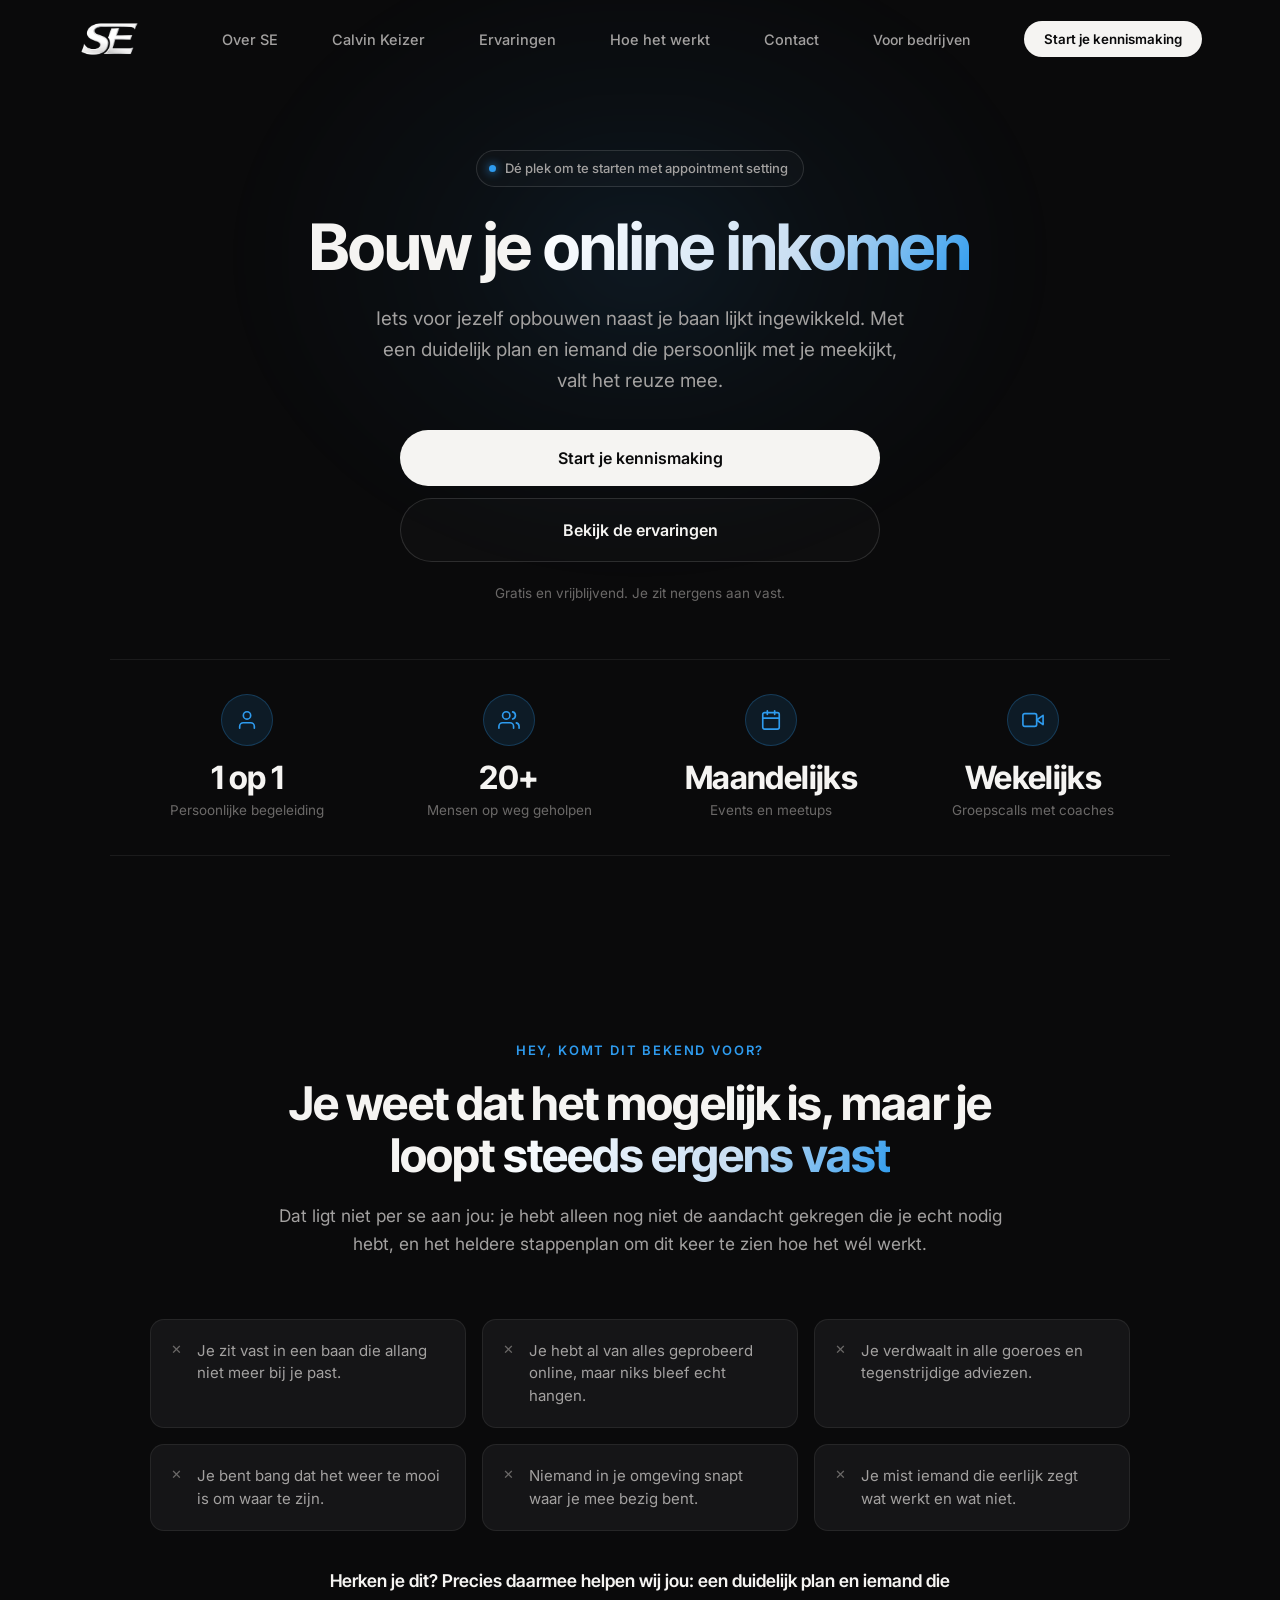
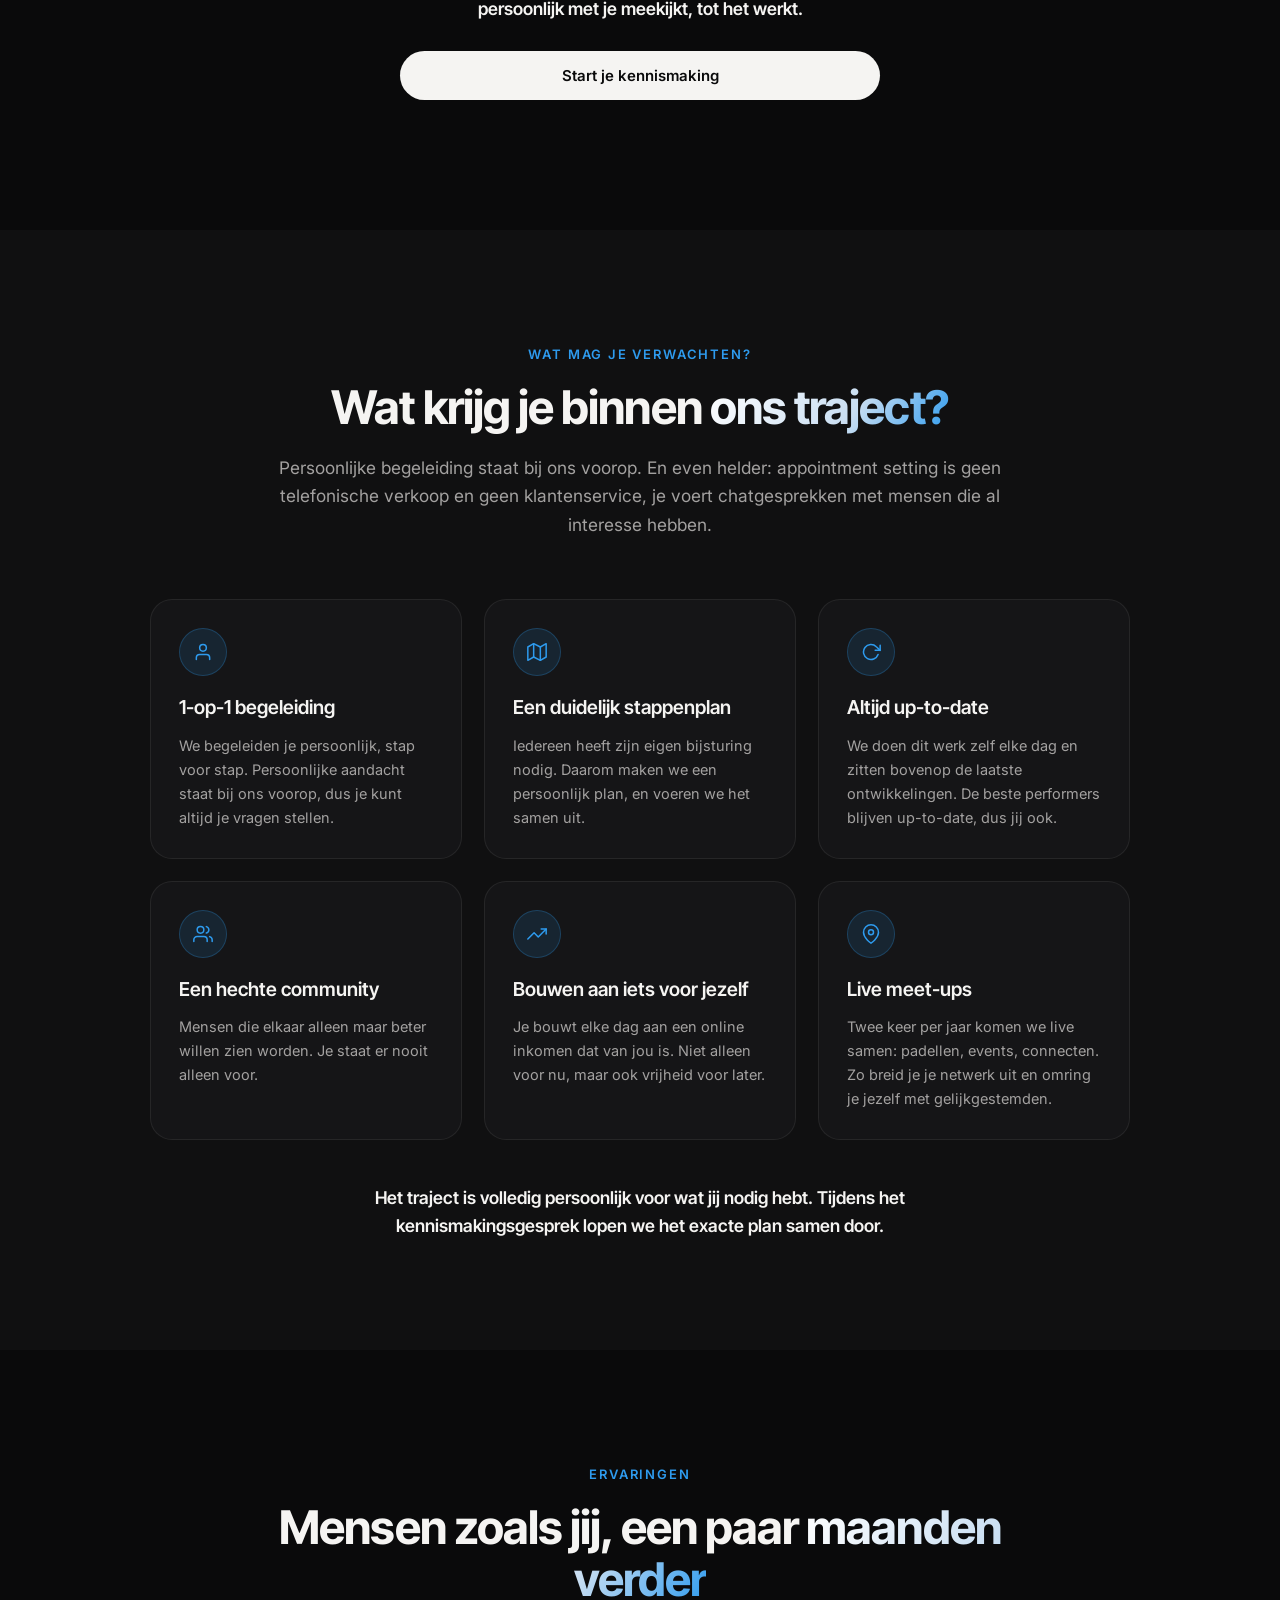
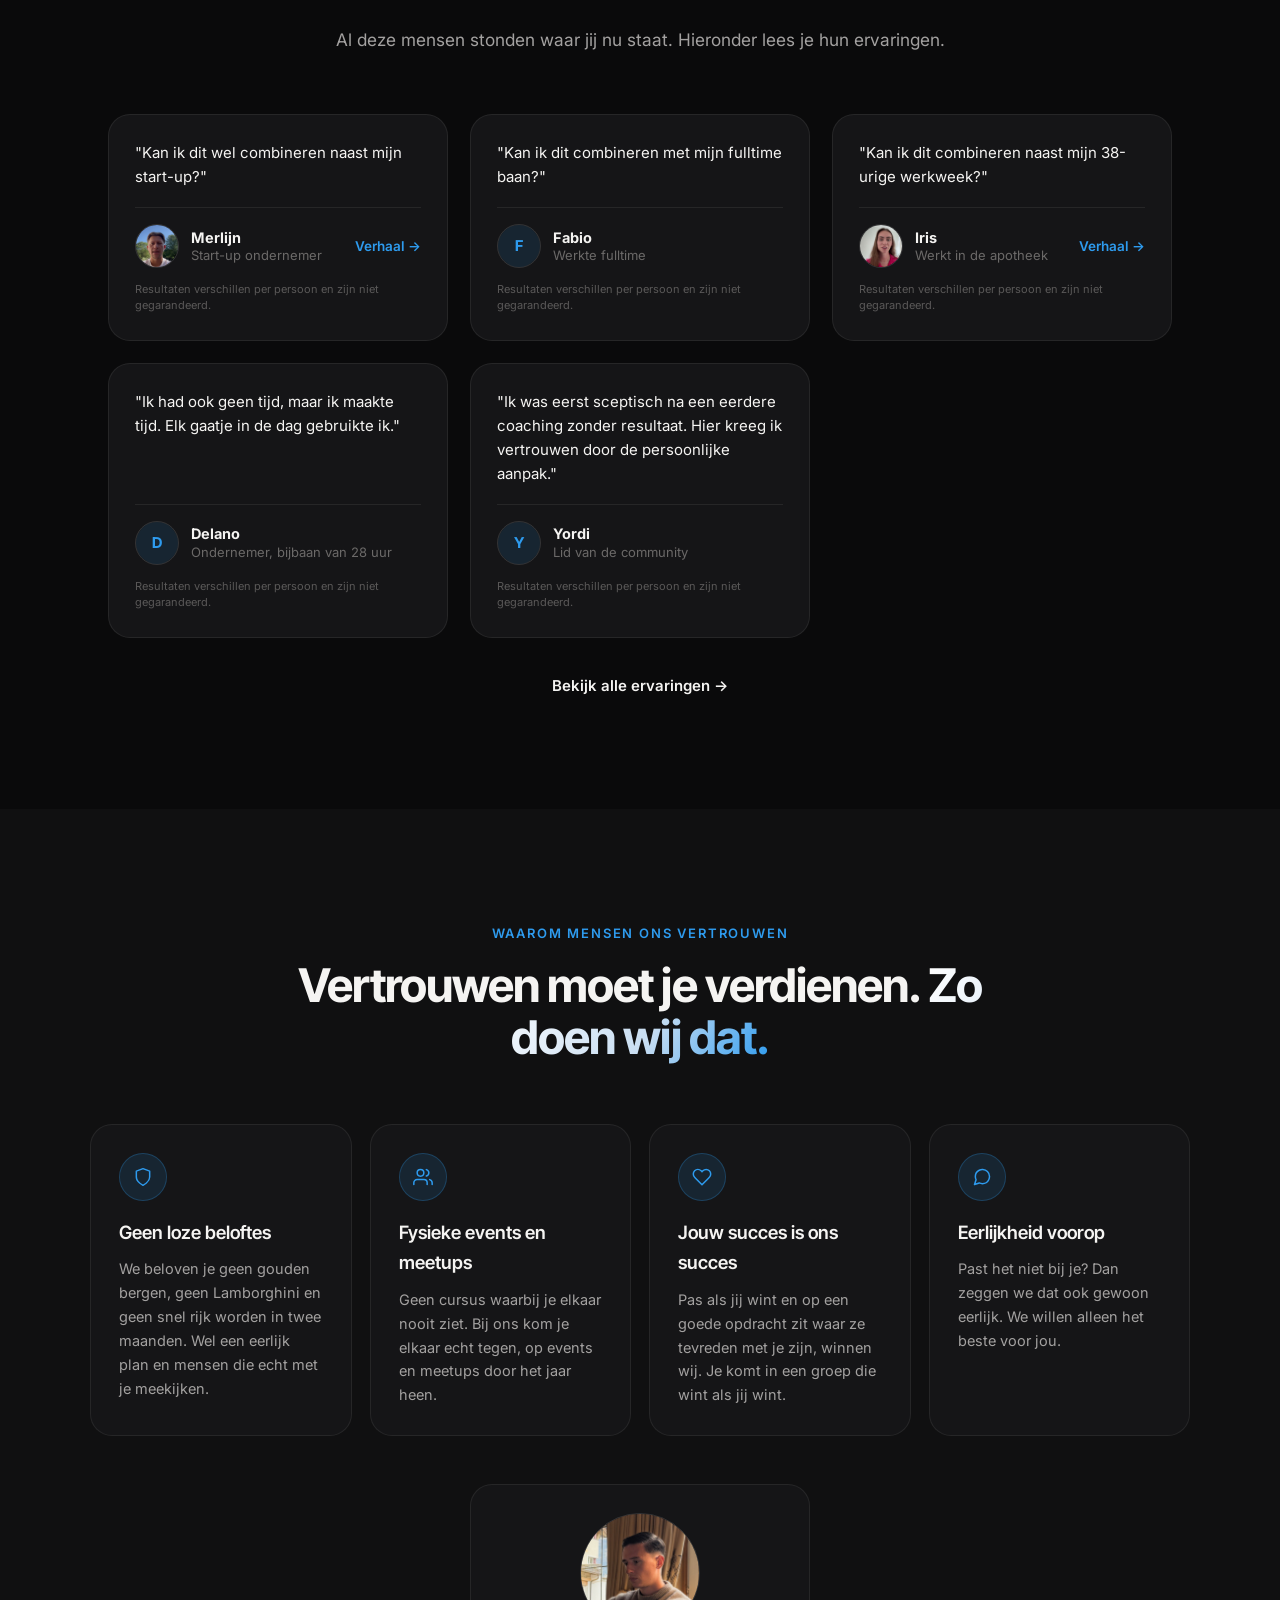
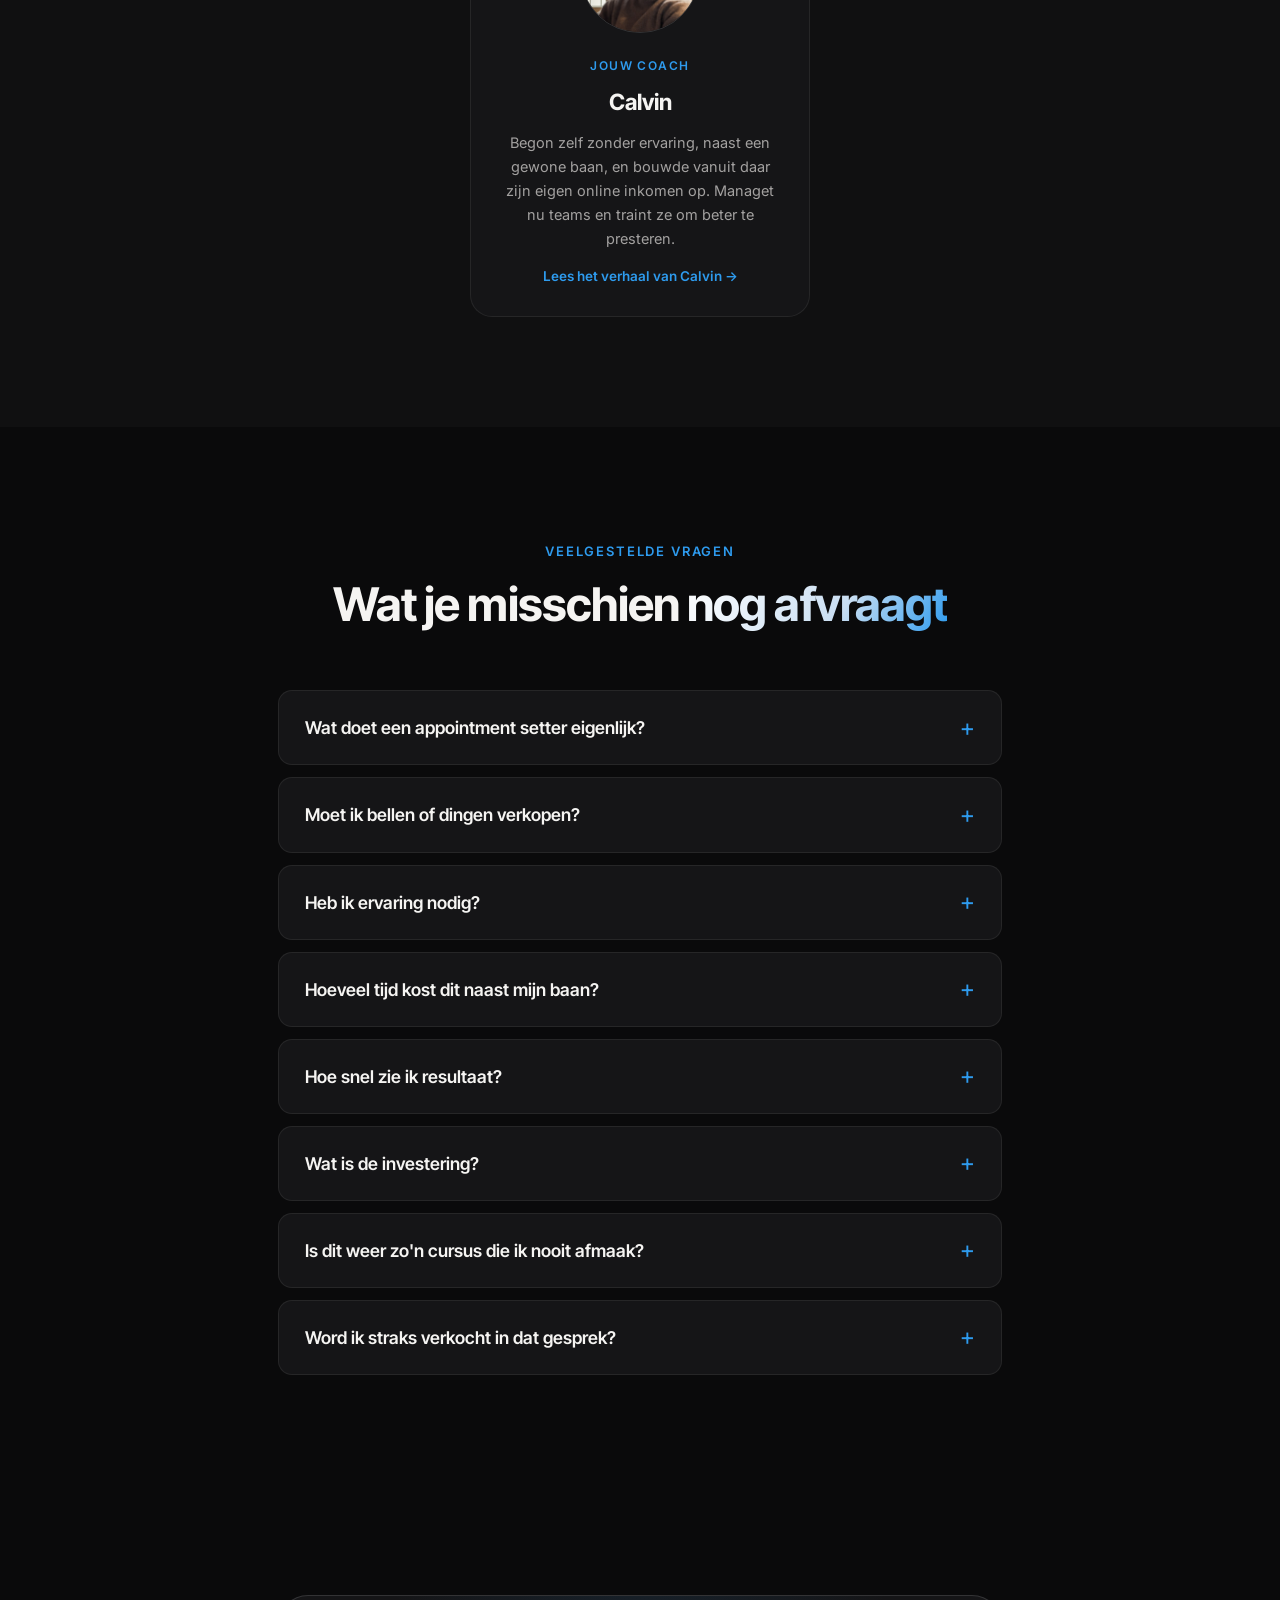
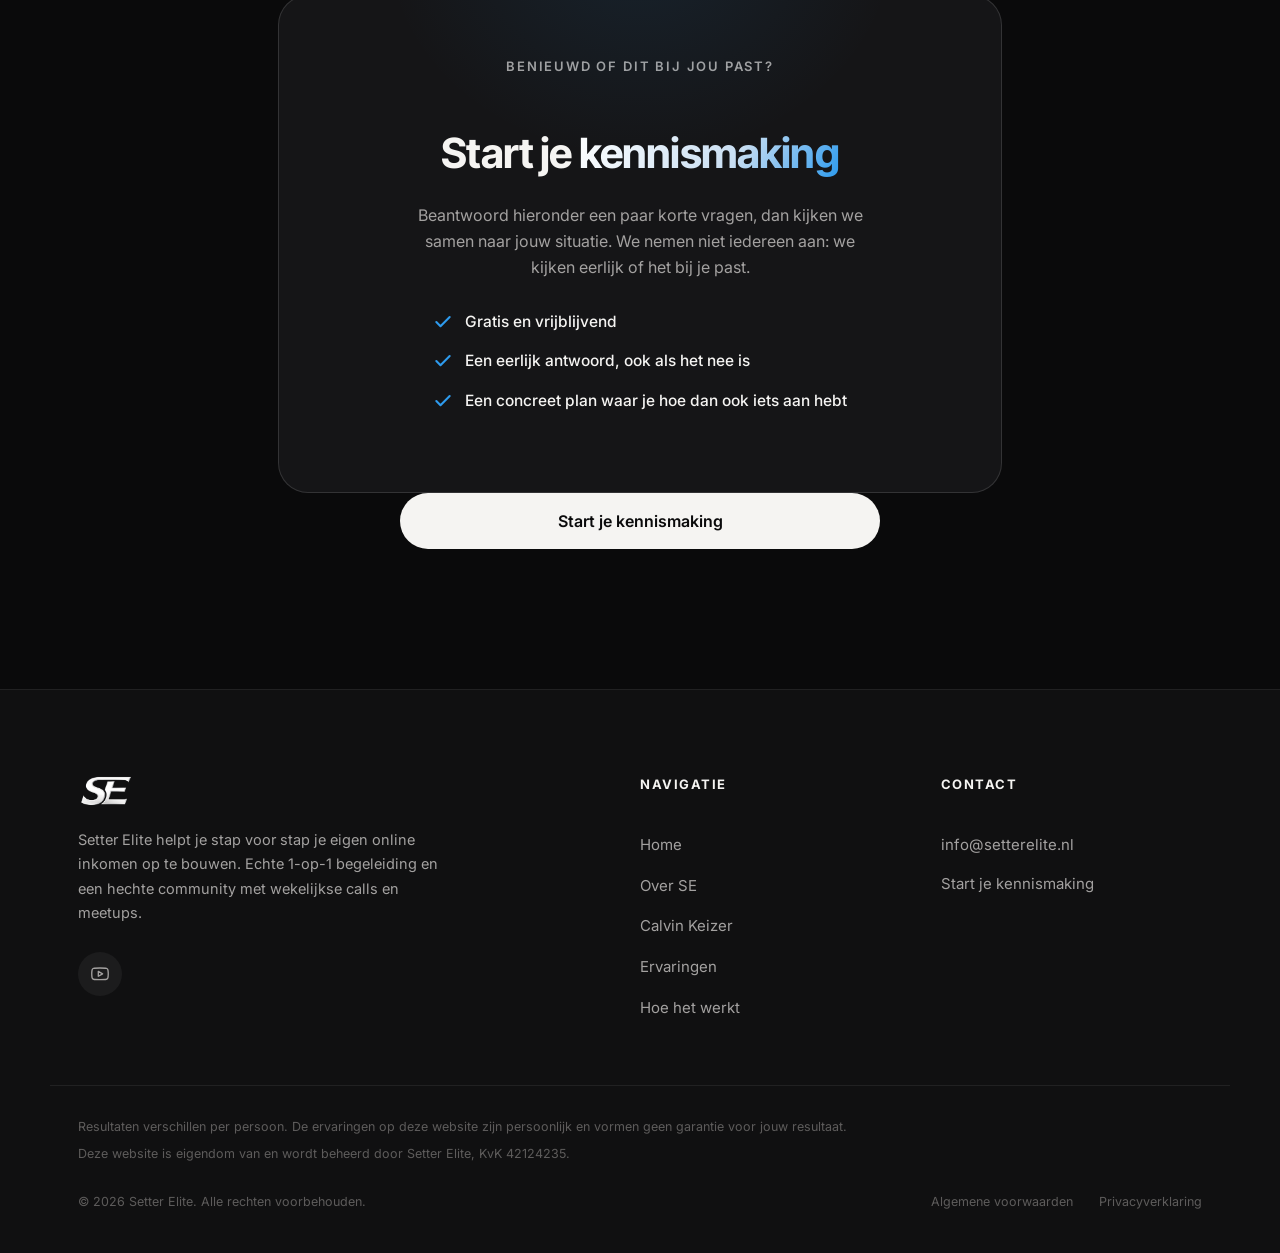
==== index.html @ 1c53a76e "Jordi is Yordi Co-Authored-By: Claude Fable 5 <noreply@anthropic.com>" ====
<!DOCTYPE html>
<html lang="nl">
<head>
    <meta charset="UTF-8">
    <meta name="viewport" content="width=device-width, initial-scale=1.0">
    <title>Setter Elite | Bouw je online inkomen</title>
    <meta name="description" content="Persoonlijke 1-op-1 begeleiding voor iedereen die zijn eerste online inkomen wil opbouwen met appointment setting. Gratis kennismakingsgesprek, eerlijk antwoord.">
    <meta name="theme-color" content="#0a0a0a">
    <link rel="icon" href="images/logo-square.png" type="image/png">
    <link rel="preconnect" href="https://fonts.googleapis.com">
    <link rel="preconnect" href="https://fonts.gstatic.com" crossorigin>
    <link href="https://fonts.googleapis.com/css2?family=Inter:wght@400;500;600;700&family=Inter+Tight:wght@500;600;700;800&display=swap" rel="stylesheet">
    <link rel="stylesheet" href="style.css">
    <link rel="stylesheet" href="bedankt.css">
    <link rel="stylesheet" href="concept.css">
</head>
<body>
    <!-- Navigation -->
    <nav class="navbar" id="navbar">
        <div class="container nav-container">
            <a href="/" class="nav-logo">
                <img src="images/logo-mark.png" alt="Setter Elite">
            </a>
            <ul class="nav-links">
                <li><a href="over-se" class="nav-bedrijven">Over SE</a></li>
                <li><a href="calvin-keizer" class="nav-bedrijven">Calvin Keizer</a></li>
                <li><a href="ervaringen" class="nav-bedrijven">Ervaringen</a></li>
                <li><a href="hoe-het-werkt" class="nav-bedrijven">Hoe het werkt</a></li>
                <li><a href="mailto:info@setterelite.nl" class="nav-bedrijven">Contact</a></li>
                <li><button data-tf-popup="eON1zqre" data-tf-keep-session data-tf-medium="snippet" class="nav-bedrijven">Voor bedrijven</button></li>
                <li><button data-tf-popup="dxtzpOeh" data-tf-keep-session data-tf-medium="snippet" class="nav-cta">Start je kennismaking</button></li>
            </ul>
        </div>
    </nav>

    <!-- Hero -->
    <header class="hero sc-hero" id="top">
        <div class="hero-glow"></div>
        <div class="container">
            <div class="sc-hero-inner reveal">
                <div class="hero-badge">
                    <span class="hero-badge-dot"></span>
                    Dé plek om te starten met appointment setting
                </div>
                <h1>Bouw je <span class="text-gradient">online inkomen</span></h1>
                <p class="hero-subtitle">Iets voor jezelf opbouwen naast je baan lijkt ingewikkeld. Met een duidelijk plan en iemand die persoonlijk met je meekijkt, valt het reuze mee.</p>
                <div class="sc-hero-buttons">
                    <button data-tf-popup="dxtzpOeh" data-tf-keep-session data-tf-medium="snippet" class="btn btn-primary btn-xl">Start je kennismaking</button>
                    <a href="#ervaringen" class="btn btn-outline btn-xl">Bekijk de ervaringen</a>
                </div>
                <p class="sc-hero-note">Gratis en vrijblijvend. Je zit nergens aan vast.</p>
            </div>

            <!-- Credibility strip -->
            <div class="cred-strip reveal">
                <div class="cred-item">
                    <span class="cred-icon"><svg viewBox="0 0 24 24" fill="none" stroke="currentColor" stroke-width="1.8" stroke-linecap="round" stroke-linejoin="round"><path d="M20 21v-2a4 4 0 0 0-4-4H8a4 4 0 0 0-4 4v2"/><circle cx="12" cy="7" r="4"/></svg></span>
                    <span class="cred-value">1 op 1</span>
                    <span class="cred-caption">Persoonlijke begeleiding</span>
                </div>
                <div class="cred-item">
                    <span class="cred-icon"><svg viewBox="0 0 24 24" fill="none" stroke="currentColor" stroke-width="1.8" stroke-linecap="round" stroke-linejoin="round"><path d="M17 21v-2a4 4 0 0 0-4-4H5a4 4 0 0 0-4 4v2"/><circle cx="9" cy="7" r="4"/><path d="M23 21v-2a4 4 0 0 0-3-3.87"/><path d="M16 3.13a4 4 0 0 1 0 7.75"/></svg></span>
                    <span class="cred-value">20+</span>
                    <span class="cred-caption">Mensen op weg geholpen</span>
                </div>
                <div class="cred-item">
                    <span class="cred-icon"><svg viewBox="0 0 24 24" fill="none" stroke="currentColor" stroke-width="1.8" stroke-linecap="round" stroke-linejoin="round"><rect x="3" y="4" width="18" height="18" rx="2"/><line x1="16" y1="2" x2="16" y2="6"/><line x1="8" y1="2" x2="8" y2="6"/><line x1="3" y1="10" x2="21" y2="10"/></svg></span>
                    <span class="cred-value">Maandelijks</span>
                    <span class="cred-caption">Events en meetups</span>
                </div>
                <div class="cred-item">
                    <span class="cred-icon"><svg viewBox="0 0 24 24" fill="none" stroke="currentColor" stroke-width="1.8" stroke-linecap="round" stroke-linejoin="round"><path d="M23 7l-7 5 7 5V7z"/><rect x="1" y="5" width="15" height="14" rx="2"/></svg></span>
                    <span class="cred-value">Wekelijks</span>
                    <span class="cred-caption">Groepscalls met coaches</span>
                </div>
            </div>
        </div>
    </header>

    <!-- Herkenning -->
    <section class="section" id="herkenning">
        <div class="container">
            <div class="section-header reveal">
                <p class="section-label">Hey, komt dit bekend voor?</p>
                <h2>Je weet dat het mogelijk is, maar je loopt <span class="text-gradient">steeds ergens vast</span></h2>
                <p class="section-subtitle">Dat ligt niet per se aan jou: je hebt alleen nog niet de aandacht gekregen die je echt nodig hebt, en het heldere stappenplan om dit keer te zien hoe het wél werkt.</p>
            </div>
            <div class="rec-grid reveal">
                <div class="rec-item">Je zit vast in een baan die allang niet meer bij je past.</div>
                <div class="rec-item">Je hebt al van alles geprobeerd online, maar niks bleef echt hangen.</div>
                <div class="rec-item">Je verdwaalt in alle goeroes en tegenstrijdige adviezen.</div>
                <div class="rec-item">Je bent bang dat het weer te mooi is om waar te zijn.</div>
                <div class="rec-item">Niemand in je omgeving snapt waar je mee bezig bent.</div>
                <div class="rec-item">Je mist iemand die eerlijk zegt wat werkt en wat niet.</div>
            </div>
            <p class="rec-answer reveal">Herken je dit? Precies daarmee helpen wij jou: een duidelijk plan en iemand die persoonlijk met je meekijkt, tot het werkt.</p>
            <div class="sc-hero-buttons reveal" style="margin-top: 28px;">
                <button data-tf-popup="dxtzpOeh" data-tf-keep-session data-tf-medium="snippet" class="btn btn-primary">Start je kennismaking</button>
            </div>
        </div>
    </section>

    <!-- Wat je krijgt -->
    <section class="section section-dark" id="begeleiding">
        <div class="container">
            <div class="section-header reveal">
                <p class="section-label">Wat mag je verwachten?</p>
                <h2>Wat krijg je binnen <span class="text-gradient">ons traject?</span></h2>
                <p class="section-subtitle">Persoonlijke begeleiding staat bij ons voorop. En even helder: appointment setting is geen telefonische verkoop en geen klantenservice, je voert chatgesprekken met mensen die al interesse hebben.</p>
            </div>
            <div class="sc-calltypes">
                <div class="sc-calltype reveal">
                    <span class="sc-calltype-icon"><svg viewBox="0 0 24 24" fill="none" stroke="currentColor" stroke-width="1.8" stroke-linecap="round" stroke-linejoin="round"><path d="M20 21v-2a4 4 0 0 0-4-4H8a4 4 0 0 0-4 4v2"/><circle cx="12" cy="7" r="4"/></svg></span>
                    <h3>1-op-1 begeleiding</h3>
                    <p>We begeleiden je persoonlijk, stap voor stap. Persoonlijke aandacht staat bij ons voorop, dus je kunt altijd je vragen stellen.</p>
                </div>
                <div class="sc-calltype reveal">
                    <span class="sc-calltype-icon"><svg viewBox="0 0 24 24" fill="none" stroke="currentColor" stroke-width="1.8" stroke-linecap="round" stroke-linejoin="round"><polygon points="1 6 1 22 8 18 16 22 23 18 23 2 16 6 8 2 1 6"/><line x1="8" y1="2" x2="8" y2="18"/><line x1="16" y1="6" x2="16" y2="22"/></svg></span>
                    <h3>Een duidelijk stappenplan</h3>
                    <p>Iedereen heeft zijn eigen bijsturing nodig. Daarom maken we een persoonlijk plan, en voeren we het samen uit.</p>
                </div>
                <div class="sc-calltype reveal">
                    <span class="sc-calltype-icon"><svg viewBox="0 0 24 24" fill="none" stroke="currentColor" stroke-width="1.8" stroke-linecap="round" stroke-linejoin="round"><polyline points="23 4 23 10 17 10"/><path d="M20.49 15a9 9 0 1 1-2.12-9.36L23 10"/></svg></span>
                    <h3>Altijd up-to-date</h3>
                    <p>We doen dit werk zelf elke dag en zitten bovenop de laatste ontwikkelingen. De beste performers blijven up-to-date, dus jij ook.</p>
                </div>
                <div class="sc-calltype reveal">
                    <span class="sc-calltype-icon"><svg viewBox="0 0 24 24" fill="none" stroke="currentColor" stroke-width="1.8" stroke-linecap="round" stroke-linejoin="round"><path d="M17 21v-2a4 4 0 0 0-4-4H5a4 4 0 0 0-4 4v2"/><circle cx="9" cy="7" r="4"/><path d="M23 21v-2a4 4 0 0 0-3-3.87"/><path d="M16 3.13a4 4 0 0 1 0 7.75"/></svg></span>
                    <h3>Een hechte community</h3>
                    <p>Mensen die elkaar alleen maar beter willen zien worden. Je staat er nooit alleen voor.</p>
                </div>
                <div class="sc-calltype reveal">
                    <span class="sc-calltype-icon"><svg viewBox="0 0 24 24" fill="none" stroke="currentColor" stroke-width="1.8" stroke-linecap="round" stroke-linejoin="round"><polyline points="23 6 13.5 15.5 8.5 10.5 1 18"/><polyline points="17 6 23 6 23 12"/></svg></span>
                    <h3>Bouwen aan iets voor jezelf</h3>
                    <p>Je bouwt elke dag aan een online inkomen dat van jou is. Niet alleen voor nu, maar ook vrijheid voor later.</p>
                </div>
                <div class="sc-calltype reveal">
                    <span class="sc-calltype-icon"><svg viewBox="0 0 24 24" fill="none" stroke="currentColor" stroke-width="1.8" stroke-linecap="round" stroke-linejoin="round"><path d="M21 10c0 7-9 13-9 13s-9-6-9-13a9 9 0 0 1 18 0z"/><circle cx="12" cy="10" r="3"/></svg></span>
                    <h3>Live meet-ups</h3>
                    <p>Twee keer per jaar komen we live samen: padellen, events, connecten. Zo breid je je netwerk uit en omring je jezelf met gelijkgestemden.</p>
                </div>
            </div>
            <p class="rec-answer reveal">Het traject is volledig persoonlijk voor wat jij nodig hebt. Tijdens het kennismakingsgesprek lopen we het exacte plan samen door.</p>
        </div>
    </section>

    <!-- Ervaringen -->
    <section class="section" id="ervaringen">
        <div class="container">
            <div class="section-header reveal">
                <p class="section-label">Ervaringen</p>
                <h2>Mensen zoals jij, een paar <span class="text-gradient">maanden verder</span></h2>
                <p class="section-subtitle">Al deze mensen stonden waar jij nu staat. Hieronder lees je hun ervaringen.</p>
            </div>


            <!-- Ervaringen-kaarten -->
            <div class="exp-grid">
                <article class="exp-card reveal">
                    <p class="exp-quote">"Kan ik dit wel combineren naast mijn start-up?"</p>
                    <div class="exp-divider"></div>
                    <div class="exp-person">
                        <div class="exp-avatar"><img src="images/story-merlijn.jpg" alt="Merlijn"></div>
                        <div class="exp-meta">
                            <strong>Merlijn</strong>
                            <span>Start-up ondernemer</span>
                        </div>
                        <a href="ervaringen#merlijn" class="exp-link">Verhaal →</a>
                    </div>
                    <p class="exp-disclaimer">Resultaten verschillen per persoon en zijn niet gegarandeerd.</p>
                </article>
                <article class="exp-card reveal">
                    <p class="exp-quote">"Kan ik dit combineren met mijn fulltime baan?"</p>
                    <div class="exp-divider"></div>
                    <div class="exp-person">
                        <div class="exp-avatar"><span class="exp-initial">F</span></div>
                        <div class="exp-meta">
                            <strong>Fabio</strong>
                            <span>Werkte fulltime</span>
                        </div>
                    </div>
                    <p class="exp-disclaimer">Resultaten verschillen per persoon en zijn niet gegarandeerd.</p>
                </article>
                <article class="exp-card reveal">
                    <p class="exp-quote">"Kan ik dit combineren naast mijn 38-urige werkweek?"</p>
                    <div class="exp-divider"></div>
                    <div class="exp-person">
                        <div class="exp-avatar"><img src="images/story-iris.jpg" alt="Iris"></div>
                        <div class="exp-meta">
                            <strong>Iris</strong>
                            <span>Werkt in de apotheek</span>
                        </div>
                        <a href="ervaringen#iris" class="exp-link">Verhaal →</a>
                    </div>
                    <p class="exp-disclaimer">Resultaten verschillen per persoon en zijn niet gegarandeerd.</p>
                </article>
                <article class="exp-card reveal">
                    <p class="exp-quote">"Ik had ook geen tijd, maar ik maakte tijd. Elk gaatje in de dag gebruikte ik."</p>
                    <div class="exp-divider"></div>
                    <div class="exp-person">
                        <div class="exp-avatar"><span class="exp-initial">D</span></div>
                        <div class="exp-meta">
                            <strong>Delano</strong>
                            <span>Ondernemer, bijbaan van 28 uur</span>
                        </div>
                    </div>
                    <p class="exp-disclaimer">Resultaten verschillen per persoon en zijn niet gegarandeerd.</p>
                </article>
                <article class="exp-card reveal">
                    <p class="exp-quote">"Ik was eerst sceptisch na een eerdere coaching zonder resultaat. Hier kreeg ik vertrouwen door de persoonlijke aanpak."</p>
                    <div class="exp-divider"></div>
                    <div class="exp-person">
                        <div class="exp-avatar"><span class="exp-initial">Y</span></div>
                        <div class="exp-meta">
                            <strong>Yordi</strong>
                            <span>Lid van de community</span>
                        </div>
                    </div>
                    <p class="exp-disclaimer">Resultaten verschillen per persoon en zijn niet gegarandeerd.</p>
                </article>
            </div>
            <p class="exp-all"><a href="ervaringen">Bekijk alle ervaringen →</a></p>


        </div>
    </section>

    <!-- Vertrouwen -->
    <section class="section section-dark" id="vertrouwen">
        <div class="container">
            <div class="section-header reveal">
                <p class="section-label">Waarom mensen ons vertrouwen</p>
                <h2>Vertrouwen moet je verdienen. <span class="text-gradient">Zo doen wij dat.</span></h2>
            </div>
            <div class="trust-grid">
                <div class="trust-card reveal">
                    <span class="sc-calltype-icon"><svg viewBox="0 0 24 24" fill="none" stroke="currentColor" stroke-width="1.8" stroke-linecap="round" stroke-linejoin="round"><path d="M12 22s8-4 8-10V5l-8-3-8 3v7c0 6 8 10 8 10z"/></svg></span>
                    <h3>Geen loze beloftes</h3>
                    <p>We beloven je geen gouden bergen, geen Lamborghini en geen snel rijk worden in twee maanden. Wel een eerlijk plan en mensen die echt met je meekijken.</p>
                </div>
                <div class="trust-card reveal">
                    <span class="sc-calltype-icon"><svg viewBox="0 0 24 24" fill="none" stroke="currentColor" stroke-width="1.8" stroke-linecap="round" stroke-linejoin="round"><path d="M17 21v-2a4 4 0 0 0-4-4H5a4 4 0 0 0-4 4v2"/><circle cx="9" cy="7" r="4"/><path d="M23 21v-2a4 4 0 0 0-3-3.87"/><path d="M16 3.13a4 4 0 0 1 0 7.75"/></svg></span>
                    <h3>Fysieke events en meetups</h3>
                    <p>Geen cursus waarbij je elkaar nooit ziet. Bij ons kom je elkaar echt tegen, op events en meetups door het jaar heen.</p>
                    <a class="trust-link" id="aftermovieLink" href="AFTERMOVIE_URL" target="_blank" rel="noopener">Bekijk de aftermovie →</a>
                </div>
                <div class="trust-card reveal">
                    <span class="sc-calltype-icon"><svg viewBox="0 0 24 24" fill="none" stroke="currentColor" stroke-width="1.8" stroke-linecap="round" stroke-linejoin="round"><path d="M20.84 4.61a5.5 5.5 0 0 0-7.78 0L12 5.67l-1.06-1.06a5.5 5.5 0 0 0-7.78 7.78l1.06 1.06L12 21.23l7.78-7.78 1.06-1.06a5.5 5.5 0 0 0 0-7.78z"/></svg></span>
                    <h3>Jouw succes is ons succes</h3>
                    <p>Pas als jij wint en op een goede opdracht zit waar ze tevreden met je zijn, winnen wij. Je komt in een groep die wint als jij wint.</p>
                </div>
                <div class="trust-card reveal">
                    <span class="sc-calltype-icon"><svg viewBox="0 0 24 24" fill="none" stroke="currentColor" stroke-width="1.8" stroke-linecap="round" stroke-linejoin="round"><path d="M21 11.5a8.38 8.38 0 0 1-.9 3.8 8.5 8.5 0 0 1-7.6 4.7 8.38 8.38 0 0 1-3.8-.9L3 21l1.9-5.7a8.38 8.38 0 0 1-.9-3.8 8.5 8.5 0 0 1 4.7-7.6 8.38 8.38 0 0 1 3.8-.9h.5a8.48 8.48 0 0 1 8 8v.5z"/></svg></span>
                    <h3>Eerlijkheid voorop</h3>
                    <p>Past het niet bij je? Dan zeggen we dat ook gewoon eerlijk. We willen alleen het beste voor jou.</p>
                </div>
            </div>

            <div class="sc-coaches" style="margin-top: 48px;">
                <article class="sc-coach reveal">
                    <div class="sc-coach-photo"><img src="images/founder-avatar.jpg" alt="Calvin Keizer"></div>
                    <span class="sc-coach-tag">Jouw coach</span>
                    <h3>Calvin</h3>
                    <p>Begon zelf zonder ervaring, naast een gewone baan, en bouwde vanuit daar zijn eigen online inkomen op. Managet nu teams en traint ze om beter te presteren.</p>
                    <a href="calvin-keizer" class="trust-link">Lees het verhaal van Calvin →</a>
                </article>
            </div>
        </div>
    </section>

    <!-- FAQ -->
    <section class="section" id="faq">
        <div class="container container-narrow">
            <div class="section-header reveal">
                <p class="section-label">Veelgestelde vragen</p>
                <h2>Wat je misschien <span class="text-gradient">nog afvraagt</span></h2>
            </div>
            <div class="faq-list reveal">
                <details class="faq-item">
                    <summary>Wat doet een appointment setter eigenlijk?</summary>
                    <p>Je voert namens een ondernemer de eerste gesprekken met mensen die al interesse hebben, en je plant de afspraken in. Daar word je voor betaald. In het kennismakingsgesprek leggen we je rustig uit hoe dat werkt.</p>
                </details>
                <details class="faq-item">
                    <summary>Moet ik bellen of dingen verkopen?</summary>
                    <p>Nee. Het meeste contact gaat gewoon via chat, met mensen die zelf al interesse hebben getoond. Jij helpt ze verder en plant het gesprek in; het verkopen doet iemand anders.</p>
                </details>
                <details class="faq-item">
                    <summary>Heb ik ervaring nodig?</summary>
                    <p>Nee. De meeste mensen die wij begeleiden begonnen zonder enige ervaring, gewoon naast hun baan. Wat je nodig hebt is inzet en de bereidheid om te leren.</p>
                </details>
                <details class="faq-item">
                    <summary>Hoeveel tijd kost dit naast mijn baan?</summary>
                    <p>Reken op 5 tot 10 uur per week, in te delen wanneer het jou uitkomt. En je baan zeg je niet op: het traject is er juist op gebouwd dat je dit ernaast opbouwt, zodat je zekerheid gewoon blijft staan.</p>
                </details>
                <details class="faq-item">
                    <summary>Hoe snel zie ik resultaat?</summary>
                    <p>Eerlijk antwoord: dat verschilt per persoon en hangt af van je eigen inzet. In het gesprek kijken we naar jouw situatie en krijg je een realistische inschatting in plaats van een mooi gemiddelde.</p>
                </details>
                <details class="faq-item">
                    <summary>Wat is de investering?</summary>
                    <p>Dat hangt af van waar je staat en wat je nodig hebt. Daarom starten we met een gesprek: daarin kijken we naar jouw situatie en bespreken we de investering open en eerlijk. Je weet precies waar je aan toe bent voordat je ergens ja op zegt.</p>
                </details>
                <details class="faq-item">
                    <summary>Is dit weer zo'n cursus die ik nooit afmaak?</summary>
                    <p>Nee. Je krijgt geen inlog met een berg video's, je krijgt begeleiding. Elke week persoonlijk contact, tot het werkt.</p>
                </details>
                <details class="faq-item">
                    <summary>Word ik straks verkocht in dat gesprek?</summary>
                    <p>Nee. We kijken samen naar jouw situatie en zijn eerlijk over of dit bij je past. Is het antwoord nee, dan zeggen we dat gewoon.</p>
                </details>
            </div>
        </div>
    </section>

    <!-- Aanmelden -->
    <section class="section cta-section" id="aanmelden">
        <div class="container container-narrow">
            <div class="sc-final-cta reveal">
                <p class="section-label">Benieuwd of dit bij jou past?</p>
                <h2>Start je <span class="text-gradient">kennismaking</span></h2>
                <p>Beantwoord hieronder een paar korte vragen, dan kijken we samen naar jouw situatie. We nemen niet iedereen aan: we kijken eerlijk of het bij je past.</p>
                <ul class="cta-checklist" style="text-align: left; display: inline-block; margin-bottom: 8px;">
                    <li><svg viewBox="0 0 24 24" fill="none" stroke="currentColor" stroke-width="2.5" stroke-linecap="round" stroke-linejoin="round"><polyline points="20 6 9 17 4 12"/></svg>Gratis en vrijblijvend</li>
                    <li><svg viewBox="0 0 24 24" fill="none" stroke="currentColor" stroke-width="2.5" stroke-linecap="round" stroke-linejoin="round"><polyline points="20 6 9 17 4 12"/></svg>Een eerlijk antwoord, ook als het nee is</li>
                    <li><svg viewBox="0 0 24 24" fill="none" stroke="currentColor" stroke-width="2.5" stroke-linecap="round" stroke-linejoin="round"><polyline points="20 6 9 17 4 12"/></svg>Een concreet plan waar je hoe dan ook iets aan hebt</li>
                </ul>
            </div>
            <div class="sc-hero-buttons reveal">
                <button data-tf-popup="dxtzpOeh" data-tf-keep-session data-tf-medium="snippet" class="btn btn-primary btn-xl">Start je kennismaking</button>
            </div>
        </div>
    </section>



    <!-- Footer -->
    <footer class="footer f2">
        <div class="container f2-top">
            <div class="f2-brand">
                <img src="images/logo-mark.png" alt="Setter Elite" class="footer-logo">
                <p>Setter Elite helpt je stap voor stap je eigen online inkomen op te bouwen. Echte 1-op-1 begeleiding en een hechte community met wekelijkse calls en meetups.</p>
                <div class="f2-socials">
                    <a href="IG_URL" class="f2-social" aria-label="Instagram" target="_blank" rel="noopener"><svg viewBox="0 0 24 24" fill="none" stroke="currentColor" stroke-width="1.8" stroke-linecap="round" stroke-linejoin="round"><rect x="2" y="2" width="20" height="20" rx="5"/><path d="M16 11.37A4 4 0 1 1 12.63 8 4 4 0 0 1 16 11.37z"/><line x1="17.5" y1="6.5" x2="17.51" y2="6.5"/></svg></a>
                    <a href="TT_URL" class="f2-social" aria-label="TikTok" target="_blank" rel="noopener"><svg viewBox="0 0 24 24" fill="none" stroke="currentColor" stroke-width="1.8" stroke-linecap="round" stroke-linejoin="round"><path d="M9 12a4 4 0 1 0 4 4V4a5 5 0 0 0 5 5"/></svg></a>
                    <a href="https://www.youtube.com/@calvinkeizerrr" class="f2-social" aria-label="YouTube" target="_blank" rel="noopener"><svg viewBox="0 0 24 24" fill="none" stroke="currentColor" stroke-width="1.8" stroke-linecap="round" stroke-linejoin="round"><path d="M22.54 6.42a2.78 2.78 0 0 0-1.94-2C18.88 4 12 4 12 4s-6.88 0-8.6.46a2.78 2.78 0 0 0-1.94 2A29 29 0 0 0 1 11.75a29 29 0 0 0 .46 5.33A2.78 2.78 0 0 0 3.4 19c1.72.46 8.6.46 8.6.46s6.88 0 8.6-.46a2.78 2.78 0 0 0 1.94-1.92 29 29 0 0 0 .46-5.33 29 29 0 0 0-.46-5.33z"/><polygon points="9.75 15.02 15.5 11.75 9.75 8.48 9.75 15.02"/></svg></a>
                </div>
            </div>
            <div class="f2-col">
                <p class="f2-heading">Navigatie</p>
                <a href="/">Home</a>
                <a href="over-se">Over SE</a>
                <a href="calvin-keizer">Calvin Keizer</a>
                <a href="ervaringen">Ervaringen</a>
                <a href="hoe-het-werkt">Hoe het werkt</a>
            </div>
            <div class="f2-col">
                <p class="f2-heading">Contact</p>
                <a href="mailto:info@setterelite.nl">info@setterelite.nl</a>
                <button data-tf-popup="dxtzpOeh" data-tf-keep-session data-tf-medium="snippet" class="f2-cta-link">Start je kennismaking</button>
            </div>
        </div>
        <div class="container f2-legal">
            <p>Resultaten verschillen per persoon. De ervaringen op deze website zijn persoonlijk en vormen geen garantie voor jouw resultaat.</p>
            <p>Deze website is eigendom van en wordt beheerd door Setter Elite, KvK 42124235.</p>
        </div>
        <div class="container f2-bottom">
            <p>&copy; 2026 Setter Elite. Alle rechten voorbehouden.</p>
            <div class="f2-bottom-links">
                <a href="algemene-voorwaarden">Algemene voorwaarden</a>
                <a href="privacybeleid">Privacyverklaring</a>
            </div>
        </div>
    </footer>

    <!-- Sticky mobile CTA -->
    <button data-tf-popup="dxtzpOeh" data-tf-keep-session data-tf-medium="snippet" class="mobile-cta">Start je kennismaking</button>

    <script>
    (function () {
        /* f2-socials-guard */
        document.querySelectorAll('.f2-social').forEach(function (el) {
            var h = el.getAttribute('href');
            if (h === 'IG_URL' || h === 'TT_URL') { el.style.display = 'none'; }
        });
        var am = document.getElementById('aftermovieLink');
        if (am && am.getAttribute('href') === 'AFTERMOVIE_URL') { am.style.display = 'none'; }
        var src = new URLSearchParams(location.search).get('src') || 'website';
        src = src.toLowerCase().replace(/[^a-z0-9_-]/g, '').slice(0, 40) || 'website';
        document.querySelectorAll('[data-tf-widget], [data-tf-popup]').forEach(function (el) {
            el.setAttribute('data-tf-hidden', 'source=' + src);
        });
        var s = document.createElement('script');
        s.src = 'https://embed.typeform.com/next/embed.js';
        document.body.appendChild(s);
    })();
    </script>
    <script src="script.js"></script>
</body>
</html>
---- style.css ----
/* ============================================================
   SETTER ELITE — premium dark design system
   ============================================================ */

*, *::before, *::after { margin: 0; padding: 0; box-sizing: border-box; }

:root {
    /* Warm-tinted near-black for premium depth (not flat gray) */
    --bg-primary: #0a0a0b;
    --bg-secondary: #101011;
    --bg-card: #151517;
    --bg-card-hover: #1b1b1e;
    --text-primary: #f5f4f2;
    --text-secondary: #a3a1a0;
    --text-muted: #6b6968;
    /* One disciplined warm accent — restrained champagne */
    --accent: #2E9BEE;
    --accent-soft: rgba(46, 155, 238, 0.12);
    --border: rgba(255, 255, 255, 0.07);
    --border-strong: rgba(255, 255, 255, 0.13);
    --gradient-text: linear-gradient(120deg, #ffffff 0%, #c9def2 60%, #2E9BEE 100%);
    --font: 'Inter', -apple-system, BlinkMacSystemFont, sans-serif;
    --font-display: 'Inter Tight', 'Inter', -apple-system, sans-serif;
    --radius: 14px;
    --radius-lg: 22px;
    --radius-xl: 30px;
    --ease: cubic-bezier(0.22, 1, 0.36, 1);
    --transition: 0.4s var(--ease);
    --maxw: 1180px;
}

html { scroll-behavior: smooth; -webkit-font-smoothing: antialiased; text-rendering: optimizeLegibility; }

body {
    font-family: var(--font);
    background: var(--bg-primary);
    color: var(--text-primary);
    line-height: 1.65;
    overflow-x: hidden;
}

a { text-decoration: none; color: inherit; }
img { max-width: 100%; height: auto; display: block; }
ul { list-style: none; }

.container { max-width: var(--maxw); margin: 0 auto; padding: 0 28px; }
.container-narrow { max-width: 780px; }

.text-gradient {
    background: var(--gradient-text);
    -webkit-background-clip: text;
    background-clip: text;
    -webkit-text-fill-color: transparent;
}

/* ===== Reveal on scroll ===== */
.reveal { opacity: 0; transform: translateY(24px); transition: opacity 0.8s var(--ease), transform 0.8s var(--ease); }
.reveal.animate-in { opacity: 1; transform: translateY(0); }
@media (prefers-reduced-motion: reduce) {
    .reveal { opacity: 1; transform: none; transition: none; }
    html { scroll-behavior: auto; }
}

/* ===== NAVBAR ===== */
.navbar {
    position: fixed; top: 0; left: 0; right: 0; z-index: 1000;
    padding: 20px 0; transition: var(--transition); background: transparent;
}
.navbar.scrolled {
    background: rgba(10, 10, 11, 0.72);
    backdrop-filter: blur(20px) saturate(160%);
    -webkit-backdrop-filter: blur(20px) saturate(160%);
    border-bottom: 1px solid var(--border);
    padding: 13px 0;
}
.nav-container { display: flex; align-items: center; justify-content: space-between; }
.nav-logo img { height: 38px; width: auto; }
.nav-links { display: flex; align-items: center; gap: 36px; }
.nav-links a { font-size: 14.5px; font-weight: 500; color: var(--text-secondary); transition: color 0.25s ease; }
.nav-links a:hover { color: var(--text-primary); }
.nav-cta {
    background: var(--text-primary); color: #0a0a0b !important;
    padding: 10px 20px; border-radius: 100px; font-weight: 600 !important;
    transition: var(--transition);
}
.nav-cta:hover { transform: translateY(-1px); box-shadow: 0 8px 24px rgba(255,255,255,0.12); }

.hamburger { display: none; flex-direction: column; gap: 5px; background: none; border: none; cursor: pointer; padding: 6px; z-index: 1100; }
.hamburger span { width: 24px; height: 2px; background: var(--text-primary); border-radius: 2px; transition: var(--transition); }
.hamburger.active span:nth-child(1) { transform: translateY(7px) rotate(45deg); }
.hamburger.active span:nth-child(2) { opacity: 0; }
.hamburger.active span:nth-child(3) { transform: translateY(-7px) rotate(-45deg); }

/* ===== HERO ===== */
.hero { position: relative; padding: 180px 0 100px; overflow: hidden; }
.hero-glow {
    position: absolute; top: -10%; left: 50%; transform: translateX(-50%);
    width: 900px; height: 700px; pointer-events: none;
    background: radial-gradient(ellipse at center, rgba(46,155,238,0.10) 0%, rgba(46,155,238,0.04) 30%, transparent 65%);
    filter: blur(20px);
}
.hero-grid-bg {
    position: absolute; inset: 0; pointer-events: none; opacity: 0.35;
    background-image:
        linear-gradient(rgba(255,255,255,0.025) 1px, transparent 1px),
        linear-gradient(90deg, rgba(255,255,255,0.025) 1px, transparent 1px);
    background-size: 64px 64px;
    -webkit-mask-image: radial-gradient(ellipse 80% 60% at 50% 30%, #000 30%, transparent 80%);
    mask-image: radial-gradient(ellipse 80% 60% at 50% 30%, #000 30%, transparent 80%);
}
.hero-container { position: relative; display: grid; grid-template-columns: 1.15fr 0.85fr; gap: 60px; align-items: center; }

.hero-badge {
    display: inline-flex; align-items: center; gap: 9px;
    padding: 7px 15px 7px 12px; border: 1px solid var(--border-strong);
    border-radius: 100px; font-size: 13px; font-weight: 500; color: var(--text-secondary);
    background: rgba(255,255,255,0.02); margin-bottom: 26px;
}
.hero-badge-dot { width: 7px; height: 7px; border-radius: 50%; background: var(--accent); box-shadow: 0 0 10px var(--accent); }

.hero h1 {
    font-family: var(--font-display); font-size: clamp(2.5rem, 5.4vw, 4.1rem);
    font-weight: 700; line-height: 1.04; letter-spacing: -0.02em; margin-bottom: 24px;
}
.hero-subtitle { font-size: clamp(1.02rem, 1.5vw, 1.18rem); color: var(--text-secondary); max-width: 540px; margin-bottom: 36px; }

.hero-buttons { display: flex; gap: 14px; flex-wrap: wrap; margin-bottom: 44px; }

.btn {
    display: inline-flex; align-items: center; justify-content: center;
    font-family: var(--font); font-size: 15px; font-weight: 600;
    padding: 15px 28px; border-radius: 100px; cursor: pointer;
    transition: var(--transition); border: 1px solid transparent; white-space: nowrap;
}
.btn-primary { background: var(--text-primary); color: #0a0a0b; }
.btn-primary:hover { transform: translateY(-2px); box-shadow: 0 14px 40px rgba(255,255,255,0.16); }
.btn-outline { background: rgba(255,255,255,0.02); color: var(--text-primary); border-color: var(--border-strong); }
.btn-outline:hover { background: rgba(255,255,255,0.06); transform: translateY(-2px); }

.hero-proof { display: flex; align-items: center; gap: 16px; }
.hero-proof-avatars { display: flex; }
.proof-avatar {
    width: 38px; height: 38px; border-radius: 50%; margin-left: -10px;
    display: grid; place-items: center; font-size: 14px; font-weight: 600;
    background: linear-gradient(145deg, #26262a, #151517); color: var(--text-secondary);
    border: 2px solid var(--bg-primary);
}
.proof-avatar:first-child { margin-left: 0; }
.hero-proof p { font-size: 13.5px; color: var(--text-muted); max-width: 240px; line-height: 1.4; }

.hero-image { position: relative; }
.hero-image-wrapper {
    position: relative; border-radius: var(--radius-xl); overflow: hidden;
    border: 1px solid var(--border-strong);
    box-shadow: 0 40px 80px -30px rgba(0,0,0,0.8);
    aspect-ratio: 4 / 5;
}
.hero-image-wrapper::after {
    content: ''; position: absolute; inset: 0;
    background: linear-gradient(to top, rgba(10,10,11,0.55) 0%, transparent 45%);
}
.hero-image-wrapper img { width: 100%; height: 100%; object-fit: cover; object-position: center 20%; }
.hero-image-caption {
    position: absolute; left: 20px; bottom: 18px; z-index: 2;
    display: flex; flex-direction: column; line-height: 1.3;
}
.hero-image-caption strong { font-family: var(--font-display); font-size: 17px; font-weight: 600; }
.hero-image-caption span { font-size: 13px; color: var(--text-secondary); }

/* ===== MARQUEE ===== */
.marquee-wrap {
    border-top: 1px solid var(--border); border-bottom: 1px solid var(--border);
    padding: 20px 0; overflow: hidden; background: var(--bg-secondary);
    -webkit-mask-image: linear-gradient(90deg, transparent, #000 12%, #000 88%, transparent);
    mask-image: linear-gradient(90deg, transparent, #000 12%, #000 88%, transparent);
}
.marquee { display: inline-flex; align-items: center; gap: 26px; white-space: nowrap; animation: scroll-x 28s linear infinite; }
.marquee span { font-family: var(--font-display); font-size: 15px; font-weight: 500; color: var(--text-muted); text-transform: uppercase; letter-spacing: 0.08em; }
.marquee .dot { color: var(--accent); }
@keyframes scroll-x { to { transform: translateX(-50%); } }
@media (prefers-reduced-motion: reduce) { .marquee { animation: none; } }

/* ===== SECTIONS ===== */
.section { padding: 110px 0; position: relative; }
.section-dark { background: var(--bg-secondary); }
.section-header { max-width: 760px; margin: 0 auto 60px; text-align: center; }
.section-label {
    display: inline-block; font-size: 13px; font-weight: 600; letter-spacing: 0.14em;
    text-transform: uppercase; color: var(--accent); margin-bottom: 16px;
}
.section-header h2 {
    font-family: var(--font-display); font-size: clamp(1.9rem, 3.8vw, 2.9rem);
    font-weight: 700; line-height: 1.12; letter-spacing: -0.02em;
}
.section-subtitle { margin-top: 20px; font-size: 1.08rem; color: var(--text-secondary); }

/* ===== TRANSFORMATIE ===== */
.transform-grid { display: grid; grid-template-columns: 1fr auto 1fr; gap: 24px; align-items: stretch; max-width: 1000px; margin: 0 auto; }
.transform-card { padding: 38px 34px; border-radius: var(--radius-lg); border: 1px solid var(--border); }
.transform-from { background: var(--bg-card); }
.transform-to { background: linear-gradient(160deg, rgba(46,155,238,0.09), rgba(46,155,238,0.02)); border-color: rgba(46,155,238,0.22); }
.transform-tag {
    display: inline-block; font-size: 12.5px; font-weight: 600; letter-spacing: 0.1em; text-transform: uppercase;
    color: var(--text-muted); margin-bottom: 22px; padding-bottom: 14px; border-bottom: 1px solid var(--border); width: 100%;
}
.transform-tag-light { color: var(--accent); border-color: rgba(46,155,238,0.2); }
.transform-list li { position: relative; padding-left: 26px; margin-bottom: 15px; color: var(--text-secondary); font-size: 15.5px; }
.transform-list li::before {
    content: ''; position: absolute; left: 0; top: 9px; width: 7px; height: 7px; border-radius: 50%;
    background: var(--text-muted);
}
.transform-to .transform-list li { color: var(--text-primary); }
.transform-to .transform-list li::before { background: var(--accent); box-shadow: 0 0 8px rgba(46,155,238,0.5); }
.transform-arrow { display: grid; place-items: center; color: var(--accent); opacity: 0.7; }

/* ===== STATS BAR ===== */
.stats-bar {
    display: grid; grid-template-columns: repeat(4, 1fr); gap: 1px;
    background: var(--border); border: 1px solid var(--border);
    border-radius: var(--radius-lg); overflow: hidden; margin-bottom: 56px;
}
.stat-block { background: var(--bg-card); padding: 34px 26px; text-align: center; }
.stat-value { display: block; font-family: var(--font-display); font-size: clamp(2.2rem, 4vw, 3rem); font-weight: 700; letter-spacing: -0.02em; line-height: 1; }
.stat-nowrap { font-size: clamp(1.7rem, 3vw, 2.3rem); }
.stat-caption { display: block; margin-top: 12px; font-size: 13.5px; color: var(--text-muted); line-height: 1.4; }

/* ===== RESULTS ===== */
.results-grid { display: grid; grid-template-columns: repeat(auto-fill, minmax(340px, 1fr)); gap: 24px; }
.result-card {
    background: var(--bg-card); border: 1px solid var(--border); border-radius: var(--radius-lg);
    padding: 26px; transition: var(--transition);
}
.result-card:hover { background: var(--bg-card-hover); border-color: var(--border-strong); transform: translateY(-4px); }
.result-card-header { display: flex; align-items: center; gap: 14px; margin-bottom: 20px; }
.result-avatar {
    width: 48px; height: 48px; border-radius: 50%; flex-shrink: 0;
    display: grid; place-items: center; font-family: var(--font-display); font-size: 19px; font-weight: 700;
    background: linear-gradient(145deg, var(--accent), #1B7FCB); color: #0a0a0b;
}
.result-meta h4 { font-family: var(--font-display); font-size: 16.5px; font-weight: 600; }
.result-tag { font-size: 13px; color: var(--accent); }
.result-screenshot { border-radius: var(--radius); overflow: hidden; border: 1px solid var(--border); margin-bottom: 20px; background: var(--bg-secondary); }
.result-screenshot img { width: 100%; }
.result-quote { font-size: 15px; color: var(--text-secondary); line-height: 1.6; font-style: italic; border-left: 2px solid var(--accent); padding-left: 16px; }
.result-highlight { padding: 20px 22px; border-radius: var(--radius); background: linear-gradient(160deg, rgba(46,155,238,0.11), rgba(46,155,238,0.02)); border: 1px solid rgba(46,155,238,0.2); margin-bottom: 18px; }
.result-highlight-value { display: block; font-family: var(--font-display); font-size: 2.3rem; font-weight: 700; letter-spacing: -0.02em; line-height: 1; }
.result-highlight-label { display: block; font-size: 13.5px; color: var(--text-secondary); margin-top: 8px; }
.result-screenshot-optional { margin-top: 16px; margin-bottom: 0; }

/* Chat-message proof (recreatie van studenten-berichten) */
.chat-proof { display: flex; flex-direction: column; gap: 10px; margin-top: 4px; }
.chat-msg { background: #1c1c20; border: 1px solid var(--border); border-radius: 6px 16px 16px 16px; padding: 14px 16px 10px; }
.chat-sender { display: block; font-size: 13px; font-weight: 600; color: var(--accent); margin-bottom: 6px; }
.chat-text { font-size: 14.5px; color: var(--text-primary); line-height: 1.55; }
.chat-time { display: block; text-align: right; font-size: 11.5px; color: var(--text-muted); margin-top: 4px; }
.chat-reactions { align-self: flex-start; display: inline-flex; align-items: center; gap: 5px; background: #1c1c20; border: 1px solid var(--border); border-radius: 100px; padding: 4px 12px; font-size: 14px; letter-spacing: 1px; }
.chat-reactions span { font-size: 12.5px; color: var(--text-secondary); margin-left: 3px; letter-spacing: 0; }

.result-cta-card { display: grid; place-items: center; text-align: center; background: linear-gradient(160deg, rgba(46,155,238,0.1), rgba(46,155,238,0.02)); border-color: rgba(46,155,238,0.2); min-height: 300px; }
.result-cta-content h3 { font-family: var(--font-display); font-size: 1.6rem; font-weight: 700; margin-bottom: 12px; }
.result-cta-content p { color: var(--text-secondary); margin-bottom: 24px; max-width: 280px; }
.results-disclaimer { text-align: center; font-size: 12.5px; color: var(--text-muted); margin-top: 28px; }

/* ===== FEATURE GRID (programma) ===== */
.feature-grid { display: grid; grid-template-columns: repeat(6, 1fr); gap: 22px; }
.feature-card { grid-column: span 3; background: var(--bg-card); border: 1px solid var(--border); border-radius: var(--radius-lg); padding: 34px; transition: var(--transition); }
.feature-card-wide { grid-column: span 3; }
.feature-card:hover { background: var(--bg-card-hover); border-color: var(--border-strong); transform: translateY(-4px); }
.feature-icon { width: 52px; height: 52px; border-radius: 14px; display: grid; place-items: center; margin-bottom: 22px; background: var(--accent-soft); border: 1px solid rgba(46,155,238,0.2); color: var(--accent); }
.feature-icon svg { width: 24px; height: 24px; }
.feature-card h3 { font-family: var(--font-display); font-size: 1.35rem; font-weight: 600; margin-bottom: 12px; }
.feature-card p { color: var(--text-secondary); font-size: 15px; }

/* ===== STEPS ===== */
.steps-grid { display: grid; grid-template-columns: repeat(4, 1fr); gap: 22px; }
.step-card { background: var(--bg-card); border: 1px solid var(--border); border-radius: var(--radius-lg); padding: 32px 28px; transition: var(--transition); position: relative; overflow: hidden; }
.step-card:hover { border-color: var(--border-strong); transform: translateY(-4px); }
.step-number { font-family: var(--font-display); font-size: 2.6rem; font-weight: 800; letter-spacing: -0.03em; color: transparent; -webkit-text-stroke: 1px rgba(46,155,238,0.35); margin-bottom: 18px; }
.step-card h3 { font-family: var(--font-display); font-size: 1.25rem; font-weight: 600; margin-bottom: 10px; }
.step-card p { color: var(--text-secondary); font-size: 14.5px; }

/* ===== OVER CALVIN ===== */
.about-split { display: grid; grid-template-columns: 0.85fr 1.15fr; gap: 56px; align-items: center; max-width: 1040px; margin: 0 auto; }
.about-photo { border-radius: var(--radius-xl); overflow: hidden; border: 1px solid var(--border-strong); aspect-ratio: 4/5; box-shadow: 0 40px 80px -40px rgba(0,0,0,0.8); }
.about-photo img { width: 100%; height: 100%; object-fit: cover; object-position: center 20%; }
.about-text h2 { font-family: var(--font-display); font-size: clamp(1.8rem, 3.5vw, 2.6rem); font-weight: 700; line-height: 1.12; letter-spacing: -0.02em; margin: 14px 0 24px; }
.about-text p { color: var(--text-secondary); margin-bottom: 18px; font-size: 1.02rem; }
.about-quote { margin-top: 28px; padding: 22px 26px; border-left: 2px solid var(--accent); background: var(--accent-soft); border-radius: 0 var(--radius) var(--radius) 0; font-family: var(--font-display); font-size: 1.15rem; font-style: italic; color: var(--text-primary); line-height: 1.5; }

/* ===== FAQ ===== */
.faq-list { display: flex; flex-direction: column; gap: 12px; }
.faq-item { background: var(--bg-card); border: 1px solid var(--border); border-radius: var(--radius); overflow: hidden; transition: var(--transition); }
.faq-item[open] { border-color: var(--border-strong); }
.faq-item summary { list-style: none; cursor: pointer; padding: 22px 26px; font-family: var(--font-display); font-size: 1.1rem; font-weight: 600; display: flex; justify-content: space-between; align-items: center; gap: 16px; }
.faq-item summary::-webkit-details-marker { display: none; }
.faq-item summary::after { content: '+'; font-size: 1.5rem; font-weight: 400; color: var(--accent); transition: transform 0.3s var(--ease); line-height: 1; }
.faq-item[open] summary::after { transform: rotate(45deg); }
.faq-item p { padding: 0 26px 24px; color: var(--text-secondary); font-size: 15.5px; }

/* ===== CTA ===== */
.cta-section { padding-bottom: 120px; }
.cta-box { display: grid; grid-template-columns: 0.9fr 1.1fr; gap: 48px; align-items: start; background: var(--bg-card); border: 1px solid var(--border-strong); border-radius: var(--radius-xl); padding: 52px; position: relative; overflow: hidden; }
.cta-box::before { content: ''; position: absolute; top: -50%; right: -10%; width: 500px; height: 500px; background: radial-gradient(circle, rgba(46,155,238,0.1), transparent 65%); pointer-events: none; }
.cta-header { position: relative; }
.cta-header h2 { font-family: var(--font-display); font-size: clamp(1.8rem, 3.5vw, 2.6rem); font-weight: 700; line-height: 1.12; letter-spacing: -0.02em; margin-bottom: 18px; }
.cta-text { color: var(--text-secondary); margin-bottom: 28px; }
.cta-checklist li { display: flex; align-items: center; gap: 12px; margin-bottom: 14px; font-size: 15.5px; font-weight: 500; }
.cta-checklist svg { width: 20px; height: 20px; color: var(--accent); flex-shrink: 0; }
.calendly-inline-widget { border-radius: var(--radius-lg); overflow: hidden; }

/* ===== FOOTER ===== */
.footer { border-top: 1px solid var(--border); padding: 60px 0 30px; background: var(--bg-secondary); }
.footer-container { display: grid; grid-template-columns: 1.4fr 1fr 1fr; gap: 40px; align-items: start; }
.footer-logo { height: 34px; margin-bottom: 16px; }
.footer-brand p { color: var(--text-muted); font-size: 14.5px; max-width: 240px; }
.footer-links, .footer-legal { display: flex; flex-direction: column; gap: 12px; }
.footer-links a, .footer-legal a { color: var(--text-secondary); font-size: 14.5px; transition: color 0.25s ease; }
.footer-links a:hover, .footer-legal a:hover { color: var(--text-primary); }
.footer-bottom { margin-top: 44px; padding-top: 26px; border-top: 1px solid var(--border); }
.footer-bottom p { color: var(--text-muted); font-size: 13px; }

/* ===== MOBILE STICKY CTA ===== */
.mobile-cta { display: none; position: fixed; left: 16px; right: 16px; bottom: 16px; z-index: 900; text-align: center; padding: 16px; border-radius: 100px; background: var(--text-primary); color: #0a0a0b; font-weight: 600; font-size: 15px; box-shadow: 0 10px 40px rgba(0,0,0,0.5); }

/* ============================================================
   RESPONSIVE
   ============================================================ */
@media (max-width: 960px) {
    .hero-container { grid-template-columns: 1fr; gap: 48px; }
    .hero-image { max-width: 400px; }
    .hero { padding-top: 150px; }
    .transform-grid { grid-template-columns: 1fr; }
    .transform-arrow { transform: rotate(90deg); padding: 4px 0; }
    .stats-bar { grid-template-columns: repeat(2, 1fr); }
    .feature-grid { grid-template-columns: 1fr 1fr; }
    .feature-card, .feature-card-wide { grid-column: span 1; }
    .steps-grid { grid-template-columns: 1fr 1fr; }
    .about-split { grid-template-columns: 1fr; gap: 36px; max-width: 520px; }
    .about-photo { max-width: 380px; }
    .cta-box { grid-template-columns: 1fr; gap: 36px; padding: 40px 32px; }
}

@media (max-width: 680px) {
    .container { padding: 0 20px; }
    .nav-links {
        position: fixed; inset: 0; flex-direction: column; justify-content: center; gap: 28px;
        background: rgba(10,10,11,0.97); backdrop-filter: blur(24px);
        transform: translateX(100%); transition: transform 0.45s var(--ease);
    }
    .nav-links.active { transform: translateX(0); }
    .nav-links a { font-size: 20px; }
    .hamburger { display: flex; }
    .section { padding: 80px 0; }
    .hero { padding-top: 130px; }
    .hero-buttons { flex-direction: column; }
    .hero-buttons .btn { width: 100%; }
    .feature-grid, .steps-grid { grid-template-columns: 1fr; }
    .footer-container { grid-template-columns: 1fr; gap: 32px; }
    .mobile-cta { display: block; }
    .cta-box { padding: 32px 22px; }
    body { padding-bottom: 80px; }
}

/* ===== CURRICULUM (6 levels) ===== */
.cur-levels { max-width: 860px; margin: 0 auto; display: flex; flex-direction: column; gap: 18px; }
.cur-level {
    display: grid; grid-template-columns: 90px 1fr; gap: 24px; align-items: start;
    background: var(--bg-card); border: 1px solid var(--border); border-radius: var(--radius-lg);
    padding: 30px 32px; transition: var(--transition);
}
.cur-level:hover { border-color: var(--border-strong); transform: translateY(-2px); }
.cur-level-num {
    font-family: var(--font-display); font-size: 2.8rem; font-weight: 800; letter-spacing: -0.03em;
    color: transparent; -webkit-text-stroke: 1px rgba(46,155,238,0.4); line-height: 1;
}
.cur-level-tag { display: block; font-size: 12.5px; font-weight: 600; letter-spacing: 0.1em; text-transform: uppercase; color: var(--accent); margin-bottom: 8px; }
.cur-level-body h3 { font-family: var(--font-display); font-size: 1.3rem; font-weight: 600; margin-bottom: 8px; }
.cur-level-body p { color: var(--text-secondary); font-size: 14.5px; }
@media (max-width: 960px) {
    .cur-level { grid-template-columns: 64px 1fr; gap: 18px; padding: 24px; }
    .cur-level-num { font-size: 2.1rem; }
}

/* ===== Inline resultaat-context ===== */
.result-note { margin-top: 12px; font-size: 12.5px; color: var(--text-muted); line-height: 1.5; font-style: italic; }

/* Coach trackrecord (uitklapbaar cv) */
.sc-coach-track { margin-top: 1.25rem; text-align: left; }
.sc-coach-track summary { cursor: pointer; list-style: none; display: inline-flex; align-items: center; gap: .5rem; font-weight: 600; font-size: .9rem; color: #fff; border: 1px solid rgba(255,255,255,.25); border-radius: 999px; padding: .55rem 1.1rem; transition: border-color .2s, background .2s; }
.sc-coach-track summary::-webkit-details-marker { display: none; }
.sc-coach-track summary::after { content: "\2192"; transition: transform .2s; }
.sc-coach-track[open] summary::after { transform: rotate(90deg); }
.sc-coach-track summary:hover { border-color: #fff; background: rgba(255,255,255,.06); }
.sc-track-list { margin: 1rem 0 0; padding: 1rem 1.25rem; list-style: none; border: 1px solid rgba(255,255,255,.12); border-radius: 12px; background: rgba(255,255,255,.03); display: grid; gap: .75rem; }
.sc-track-list li { font-size: .92rem; line-height: 1.5; color: rgba(255,255,255,.78); }
.sc-track-year { display: block; font-size: .72rem; letter-spacing: .08em; text-transform: uppercase; color: rgba(255,255,255,.45); margin-bottom: .15rem; }

/* Gastsprekers foto-rij */
.sc-speakers { display: flex; flex-wrap: wrap; gap: 1rem; margin-top: 1.1rem; }
.sc-speaker { margin: 0; display: flex; flex-direction: column; align-items: center; gap: .4rem; }
.sc-speaker img { width: 56px; height: 56px; border-radius: 50%; object-fit: cover; border: 1px solid rgba(255,255,255,.25); background: rgba(255,255,255,.06); }
.sc-speaker figcaption { font-size: .75rem; color: rgba(255,255,255,.6); }

/* Praktijkfoto in calltype-kaart */
.sc-calltype-photo { margin: 1.1rem 0 0; }
.sc-calltype-photo img { width: 100%; border-radius: 12px; border: 1px solid rgba(255,255,255,.12); display: block; }
.sc-calltype-photo figcaption { font-size: .75rem; color: rgba(255,255,255,.55); margin-top: .45rem; }

/* Placeholder zolang een foto nog niet is aangeleverd */
.sc-photo-missing img { display: none; }
.sc-photo-missing::before { content: "Foto volgt"; display: flex; align-items: center; justify-content: center; height: 90px; border: 1px dashed rgba(255,255,255,.25); border-radius: 12px; color: rgba(255,255,255,.4); font-size: .8rem; }

/* Event aftermovie */
.sc-event-video { margin: 0 auto 2rem; max-width: 720px; }
.sc-event-video video { width: 100%; border-radius: 16px; border: 1px solid rgba(255,255,255,.12); display: block; background: #000; }
.sc-event-video figcaption { font-size: .8rem; color: rgba(255,255,255,.55); margin-top: .5rem; text-align: center; }
.sc-event-video.sc-photo-missing video { display: none; }
---- bedankt.css ----
/* ============================================================
   SETTER ELITE — bedankt / thank you page
   Bouwt voort op style.css (zelfde design system)
   ============================================================ */

.ty-hero { padding: 150px 0 90px; }
.ty-header { max-width: 720px; margin-bottom: 52px; }
.ty-header h1 { font-family: var(--font-display); font-size: clamp(2.2rem, 4.8vw, 3.6rem); font-weight: 700; line-height: 1.06; letter-spacing: -0.02em; margin-bottom: 22px; }
.ty-header .hero-subtitle { margin-bottom: 0; max-width: 640px; }

.ty-header-center { margin: 0 auto 48px; text-align: center; }
.ty-header-center .hero-subtitle { margin: 0 auto; }

.ty-video-solo { max-width: 880px; margin: 0 auto; }

/* ===== Video frame ===== */
.video-frame {
    position: relative; aspect-ratio: 16 / 9; border-radius: var(--radius-lg);
    overflow: hidden; border: 1px solid var(--border-strong);
    background: var(--bg-card); box-shadow: 0 40px 80px -30px rgba(0,0,0,0.8);
}
.video-frame iframe, .video-frame video { position: absolute; inset: 0; width: 100%; height: 100%; border: 0; object-fit: cover; background: #000; }
.video-frame-portrait { aspect-ratio: 9 / 16; }

.video-placeholder {
    position: absolute; inset: 0; display: flex; flex-direction: column;
    align-items: center; justify-content: center; gap: 6px; text-align: center;
    background:
        radial-gradient(ellipse at center, rgba(46,155,238,0.07), transparent 70%),
        var(--bg-card);
}
.video-play {
    width: 72px; height: 72px; border-radius: 50%; display: grid; place-items: center;
    background: var(--text-primary); color: #0a0a0b; margin-bottom: 14px;
    box-shadow: 0 14px 40px rgba(0,0,0,0.5); transition: var(--transition);
}
.video-frame:hover .video-play { transform: scale(1.06); }
.video-play svg { width: 28px; height: 28px; margin-left: 3px; }
.video-placeholder p { font-family: var(--font-display); font-size: 1.15rem; }
.video-note { font-size: 13.5px; color: var(--text-muted); }
.video-frame-portrait .video-play { width: 56px; height: 56px; }
.video-frame-portrait .video-play svg { width: 22px; height: 22px; }

/* ===== Testimonials ===== */
.ty-testimonial-grid { display: grid; grid-template-columns: repeat(auto-fit, minmax(190px, 240px)); justify-content: center; gap: 22px; max-width: 1040px; margin: 0 auto; align-items: stretch; }
.ty-testimonial { display: flex; flex-direction: column; }
.ty-testimonial .video-frame { margin-top: auto; }
.ty-testimonial h4 { font-family: var(--font-display); font-size: 16px; font-weight: 600; margin: 0 0 4px; }
.ty-testimonial-caption { margin: 0 0 12px; font-size: 13px; color: var(--text-secondary); line-height: 1.5; }

/* ===== Trustpilot ===== */
.ty-trustpilot {
    text-align: center; background: var(--bg-card); border: 1px solid var(--border-strong);
    border-radius: var(--radius-xl); padding: 56px 40px; position: relative; overflow: hidden;
}
.ty-trustpilot::before {
    content: ''; position: absolute; top: -60%; left: 50%; transform: translateX(-50%);
    width: 520px; height: 520px; pointer-events: none;
    background: radial-gradient(circle, rgba(46,155,238,0.1), transparent 65%);
}
.tp-stars { display: flex; justify-content: center; gap: 6px; margin-bottom: 20px; color: var(--accent); }
.tp-stars svg { width: 26px; height: 26px; }
.ty-trustpilot h2 { font-family: var(--font-display); font-size: clamp(1.7rem, 3.2vw, 2.4rem); font-weight: 700; letter-spacing: -0.02em; margin-bottom: 14px; }
.ty-trustpilot p { color: var(--text-secondary); max-width: 460px; margin: 0 auto 28px; }

/* ===== Responsive ===== */
@media (max-width: 960px) {
    .ty-testimonial-grid { grid-template-columns: repeat(2, 1fr); max-width: 640px; }
}
@media (max-width: 680px) {
    .ty-hero { padding: 120px 0 70px; }
    .ty-testimonial-grid { grid-template-columns: 1fr; max-width: 400px; }
    .ty-trustpilot { padding: 40px 24px; }
    body { padding-bottom: 0; }
}

.ty-testimonial-note { display: block; margin-top: 10px; font-size: 11.5px; color: var(--text-muted); line-height: 1.4; }

.ty-testimonial-title { font-family: var(--font-display); font-size: 14.5px; font-weight: 600; color: var(--text-primary); line-height: 1.35; margin: 0 0 6px; }
---- concept.css ----
/* ============================================================
   SETTER ELITE — homepage
   Bouwt voort op style.css en bedankt.css
   ============================================================ */

/* ===== Hero ===== */
.sc-hero { padding: 150px 0 70px; }
.sc-hero-inner { max-width: 800px; margin: 0 auto; text-align: center; }
.sc-hero-inner h1 { font-family: var(--font-display); font-size: clamp(2.4rem, 5.2vw, 4rem); font-weight: 700; line-height: 1.05; letter-spacing: -0.02em; margin-bottom: 22px; }
.sc-hero-inner .hero-subtitle { margin: 0 auto 34px; }
.sc-hero-buttons { display: flex; flex-direction: column; gap: 12px; max-width: 480px; margin: 0 auto 20px; }
.btn-xl { padding: 18px 34px; font-size: 16px; width: 100%; }
.sc-hero-note { display: flex; align-items: center; justify-content: center; gap: 9px; font-size: 13.5px; color: var(--text-muted); margin-bottom: 54px; }
.sc-live-dot { width: 8px; height: 8px; border-radius: 50%; background: #3ecf8e; box-shadow: 0 0 10px rgba(62,207,142,0.7); flex-shrink: 0; }
.sc-stats { margin-bottom: 40px; }
.sc-vsl { max-width: 820px; }

/* ===== Warning ===== */
.sc-warning {
    max-width: 720px; margin: 36px auto 0; padding: 20px 26px; text-align: center;
    border: 1px solid rgba(46,155,238,0.22); border-radius: var(--radius);
    background: var(--accent-soft);
}
.sc-warning p { font-size: 14.5px; color: var(--text-secondary); line-height: 1.6; }
.sc-warning strong { color: var(--text-primary); }

/* ===== Wins carrousel ===== */
.sc-wins-track {
    overflow-x: auto; margin-bottom: 48px; padding-bottom: 8px;
    -webkit-mask-image: linear-gradient(90deg, transparent, #000 4%, #000 96%, transparent);
    mask-image: linear-gradient(90deg, transparent, #000 4%, #000 96%, transparent);
}
.sc-wins { display: flex; gap: 18px; width: max-content; padding: 0 12px; }
.sc-win-card {
    flex-shrink: 0; width: 300px; display: flex; flex-direction: column;
    background: var(--bg-card); border: 1px solid var(--border); border-radius: var(--radius-lg);
    overflow: hidden; transition: var(--transition);
}
.sc-win-card:hover { border-color: var(--border-strong); transform: translateY(-4px); }

/* Info bovenin de kaart */
.sc-win-info { padding: 20px 20px 16px; border-bottom: 1px solid var(--border); }
.sc-win-name { font-family: var(--font-display); font-size: 1.35rem; font-weight: 700; color: var(--text-primary); letter-spacing: -0.01em; margin-bottom: 6px; }
.sc-win-big {
    font-family: var(--font-display); font-size: 1.05rem; font-weight: 600;
    color: var(--accent); letter-spacing: 0; line-height: 1.2;
}
.sc-win-big span { display: block; margin-top: 7px; font-family: var(--font); font-size: 12.5px; font-weight: 500; color: var(--text-muted); letter-spacing: 0; }

/* Screenshots onder elkaar */
.sc-win-screens { display: flex; flex-direction: column; gap: 10px; padding: 16px; }
.sc-win-screens img { width: 100%; border-radius: 10px; border: 1px solid var(--border); }

.sc-testimonials { margin-top: 8px; }

/* ===== Mid CTA ===== */
.sc-mid-cta {
    text-align: center; margin-top: 56px; padding: 44px 32px;
    background: var(--bg-card); border: 1px solid var(--border-strong); border-radius: var(--radius-xl);
}
.sc-mid-cta h3 { font-family: var(--font-display); font-size: 1.7rem; font-weight: 700; margin-bottom: 10px; }
.sc-mid-cta p { color: var(--text-secondary); max-width: 460px; margin: 0 auto 24px; }

/* ===== Podcast ===== */
.sc-podcast-grid { display: grid; grid-template-columns: repeat(2, minmax(0, 1fr)); justify-content: center; gap: 24px; max-width: 920px; margin: 0 auto; }
.sc-podcast-badge {
    display: inline-block; margin-top: 14px; padding: 4px 12px; border-radius: 100px;
    font-size: 12.5px; font-weight: 600; letter-spacing: 0.06em; text-transform: uppercase;
    color: var(--accent); background: var(--accent-soft); border: 1px solid rgba(46,155,238,0.25);
}
.sc-podcast-card h4 { font-family: var(--font-display); font-size: 1.05rem; font-weight: 600; margin-top: 10px; line-height: 1.35; }

/* ===== Roadmap levels ===== */
.sc-levels { max-width: 860px; margin: 0 auto; display: flex; flex-direction: column; gap: 18px; }
.sc-level {
    display: grid; grid-template-columns: 90px 1fr; gap: 24px; align-items: start;
    background: var(--bg-card); border: 1px solid var(--border); border-radius: var(--radius-lg);
    padding: 30px 32px; transition: var(--transition);
}
.sc-level:hover { border-color: var(--border-strong); transform: translateY(-2px); }
.sc-level-num {
    font-family: var(--font-display); font-size: 2.8rem; font-weight: 800; letter-spacing: -0.03em;
    color: transparent; -webkit-text-stroke: 1px rgba(46,155,238,0.4); line-height: 1;
}
.sc-level-tag { display: block; font-size: 12.5px; font-weight: 600; letter-spacing: 0.1em; text-transform: uppercase; color: var(--accent); margin-bottom: 8px; }
.sc-level-body h3 { font-family: var(--font-display); font-size: 1.3rem; font-weight: 600; margin-bottom: 8px; }
.sc-level-body p { color: var(--text-secondary); font-size: 14.5px; }

/* ===== Trustpilot strip ===== */
.sc-tp-strip {
    margin-top: 48px; display: flex; align-items: center; justify-content: center; gap: 14px;
    padding: 20px; border: 1px solid var(--border); border-radius: var(--radius);
    background: var(--bg-card);
}
.tp-stars-inline { color: var(--accent); font-size: 18px; letter-spacing: 3px; }
.sc-tp-strip p { font-size: 14.5px; color: var(--text-secondary); }
.sc-tp-strip a { color: var(--text-primary); font-weight: 600; }
.sc-tp-strip a:hover { color: var(--accent); }

/* ===== Coaches ===== */
.sc-coaches { display: grid; grid-template-columns: repeat(auto-fit, minmax(260px, 340px)); justify-content: center; gap: 24px; max-width: 760px; margin: 0 auto; }
.sc-coach {
    background: var(--bg-card); border: 1px solid var(--border); border-radius: var(--radius-lg);
    padding: 28px; text-align: center; transition: var(--transition);
}
.sc-coach:hover { border-color: var(--border-strong); transform: translateY(-4px); }
.sc-coach-photo { width: 120px; height: 120px; border-radius: 50%; overflow: hidden; margin: 0 auto 18px; border: 1px solid var(--border-strong); }
.sc-coach-photo img { width: 100%; height: 100%; object-fit: cover; }
.sc-coach-placeholder { display: grid; place-items: center; font-family: var(--font-display); font-size: 2.6rem; font-weight: 700; color: var(--accent); background: var(--accent-soft); }
.sc-coach-tag { display: inline-block; font-size: 12px; font-weight: 600; letter-spacing: 0.12em; text-transform: uppercase; color: var(--accent); margin-bottom: 8px; }
.sc-coach h3 { font-family: var(--font-display); font-size: 1.4rem; font-weight: 700; margin-bottom: 10px; }
.sc-coach p { color: var(--text-secondary); font-size: 14.5px; }

/* ===== Call-types ===== */
.sc-calltypes { display: grid; grid-template-columns: repeat(3, 1fr); gap: 22px; max-width: 980px; margin: 0 auto 44px; }
.sc-calltype {
    background: var(--bg-card); border: 1px solid var(--border); border-radius: var(--radius-lg);
    padding: 28px; transition: var(--transition);
}
.sc-calltype:hover { border-color: var(--border-strong); transform: translateY(-4px); }
.sc-calltype-live {
    display: inline-block; font-size: 11.5px; font-weight: 700; letter-spacing: 0.14em;
    text-transform: uppercase; color: var(--accent); margin-bottom: 14px;
}
.sc-calltype h3 { font-family: var(--font-display); font-size: 1.2rem; font-weight: 600; margin-bottom: 10px; }
.sc-calltype p { color: var(--text-secondary); font-size: 14.5px; }

/* ===== Upcoming event teaser ===== */
.sc-upcoming {
    max-width: 720px; margin: 28px auto 0; padding: 36px 40px; text-align: center;
    background: linear-gradient(160deg, rgba(46,155,238,0.09), rgba(46,155,238,0.02));
    border: 1px solid rgba(46,155,238,0.25); border-radius: var(--radius-xl);
}
.sc-upcoming-tag {
    display: inline-block; font-size: 12px; font-weight: 700; letter-spacing: 0.16em;
    text-transform: uppercase; color: var(--accent); margin-bottom: 14px;
}
.sc-upcoming h3 { font-family: var(--font-display); font-size: clamp(1.4rem, 2.6vw, 1.9rem); font-weight: 700; line-height: 1.2; margin-bottom: 12px; }
.sc-upcoming p { color: var(--text-secondary); font-size: 15px; max-width: 480px; margin: 0 auto 18px; }
.sc-upcoming-hint { font-size: 13px; color: var(--text-muted); }

/* ===== Reviews ===== */
.sc-review-grid { display: grid; grid-template-columns: repeat(3, 1fr); gap: 22px; }
.sc-review { background: var(--bg-card); border: 1px solid var(--border); border-radius: var(--radius-lg); padding: 26px; }
.sc-review h4 { font-family: var(--font-display); font-size: 1.05rem; font-weight: 600; margin: 12px 0 8px; }
.sc-review p { color: var(--text-secondary); font-size: 14.5px; line-height: 1.6; }
.sc-review-meta { display: block; margin-top: 14px; font-size: 12.5px; color: var(--text-muted); }
.sc-reviews-link { text-align: center; margin-top: 32px; }
.sc-reviews-link a { color: var(--text-primary); font-weight: 600; font-size: 15px; }
.sc-reviews-link a:hover { color: var(--accent); }

/* ===== Final CTA ===== */
.sc-final-cta {
    text-align: center; padding: 56px 40px;
    background: var(--bg-card); border: 1px solid var(--border-strong); border-radius: var(--radius-xl);
    position: relative; overflow: hidden;
}
.sc-final-cta::before {
    content: ''; position: absolute; top: -60%; left: 50%; transform: translateX(-50%);
    width: 560px; height: 480px; pointer-events: none;
    background: radial-gradient(ellipse, rgba(46,155,238,0.1), transparent 65%);
}
.sc-final-cta h2 { font-family: var(--font-display); font-size: clamp(1.8rem, 3.4vw, 2.6rem); font-weight: 700; letter-spacing: -0.02em; margin: 14px 0; }
.sc-final-cta p { color: var(--text-secondary); max-width: 460px; margin: 0 auto 28px; }
.sc-final-cta .btn-xl { width: auto; }
.sc-cta-sub { display: block; margin-top: 14px; font-size: 13px; color: var(--text-muted); }

/* ===== Responsive ===== */
@media (max-width: 960px) {
    .sc-calltypes { grid-template-columns: 1fr; max-width: 560px; }
    .sc-review-grid { grid-template-columns: 1fr; max-width: 560px; margin: 0 auto; }
    .sc-coaches { grid-template-columns: 1fr; max-width: 420px; }
    .sc-level { grid-template-columns: 64px 1fr; gap: 18px; padding: 24px; }
    .sc-level-num { font-size: 2.1rem; }
}
@media (max-width: 680px) {
    .sc-hero { padding: 125px 0 60px; }
    .sc-final-cta { padding: 40px 24px; }
    body { padding-bottom: 0; }
}

/* ===== Uitklapbare win-kaarten ===== */
.sc-win-card { overflow: visible; }
.sc-win-details summary { list-style: none; cursor: pointer; }
.sc-win-details summary::-webkit-details-marker { display: none; }
.sc-win-details .sc-win-info { border-bottom: none; padding-bottom: 6px; }
.sc-win-toggle {
    display: flex; align-items: center; gap: 7px;
    padding: 10px 20px 16px; font-size: 12.5px; font-weight: 600;
    letter-spacing: 0.06em; text-transform: uppercase; color: var(--accent);
}
.sc-win-toggle::after { content: '▾'; font-size: 11px; transition: transform 0.3s var(--ease); }
.sc-win-details[open] .sc-win-toggle::after { transform: rotate(180deg); }
.sc-win-details[open] .sc-win-toggle { border-bottom: 1px solid var(--border); }

@media (max-width: 720px) {
    .sc-podcast-grid { grid-template-columns: 1fr; max-width: 560px; margin: 0 auto; }
}

/* ===== Herkenning ===== */
.rec-grid { display: grid; grid-template-columns: repeat(auto-fit, minmax(280px, 1fr)); gap: 16px; max-width: 980px; margin: 0 auto; }
.rec-item {
    background: var(--bg-card); border: 1px solid var(--border); border-radius: var(--radius);
    padding: 20px 24px; font-size: 15px; color: var(--text-secondary); line-height: 1.5;
    position: relative; padding-left: 46px;
}
.rec-item::before { content: '✕'; position: absolute; left: 20px; top: 20px; color: var(--text-muted); font-size: 13px; }
.rec-answer { max-width: 640px; margin: 36px auto 0; text-align: center; font-size: 1.1rem; color: var(--text-primary); line-height: 1.6; font-family: var(--font-display); font-weight: 600; }

/* ===== Testimonial-note ===== */
.ty-testimonial-note { display: block; margin-top: 10px; font-size: 11.5px; color: var(--text-muted); line-height: 1.4; }

/* ===== Extra CTA-geruststelling ===== */
.sc-hero-note-sub { margin-top: -46px; margin-bottom: 54px; }
.sc-mid-cta .sc-cta-sub { display: block; margin-top: 14px; font-size: 13px; color: var(--text-muted); }

/* ===== Vertrouwen ===== */
.trust-grid { display: grid; grid-template-columns: repeat(4, 1fr); gap: 18px; max-width: 1100px; margin: 0 auto; }
.trust-card {
    background: var(--bg-card); border: 1px solid var(--border); border-radius: var(--radius-lg);
    padding: 28px; transition: var(--transition);
}
.trust-card:hover { border-color: var(--border-strong); transform: translateY(-4px); }
.trust-card h3 { font-family: var(--font-display); font-size: 1.15rem; font-weight: 600; margin-bottom: 10px; }
.trust-card p { color: var(--text-secondary); font-size: 14.5px; }

/* ===== Typeform embed ===== */
.tf-embed { width: 100%; height: 540px; margin-top: 24px; border-radius: var(--radius-lg); overflow: hidden; border: 1px solid var(--border-strong); background: var(--bg-card); }
.tf-embed iframe { border-radius: var(--radius-lg); }
@media (max-width: 680px) { .tf-embed { height: 480px; } }

/* Trust-kaarten responsive */
@media (max-width: 1000px) { .trust-grid { grid-template-columns: repeat(2, 1fr); } }
@media (max-width: 560px) { .trust-grid { grid-template-columns: 1fr; } }
/* Nav-link bedrijven */
.nav-bedrijven { font-size: 14px; font-weight: 500; color: var(--text-secondary); margin-right: 18px; background: none; border: 0; cursor: pointer; font-family: var(--font); }
.nav-bedrijven:hover { color: var(--text-primary); }
/* Popup-knoppen zijn buttons */
button.nav-cta, button.mobile-cta, button.btn { border: 0; cursor: pointer; font-family: var(--font); }

/* ===== Credibility strip (iconen boven cijfers) ===== */
.cred-strip {
    display: grid; grid-template-columns: repeat(4, 1fr); gap: 12px;
    max-width: 1060px; margin: 10px auto 0; padding: 34px 12px;
    border-top: 1px solid var(--border); border-bottom: 1px solid var(--border);
}
.cred-item { display: flex; flex-direction: column; align-items: center; text-align: center; gap: 4px; }
.cred-icon {
    width: 52px; height: 52px; border-radius: 50%; display: grid; place-items: center;
    color: var(--accent); background: var(--accent-soft); border: 1px solid rgba(46,155,238,0.25);
    margin-bottom: 10px;
}
.cred-icon svg { width: 22px; height: 22px; }
.cred-value { font-family: var(--font-display); font-size: clamp(1.5rem, 2.6vw, 2rem); font-weight: 700; letter-spacing: -0.02em; line-height: 1.1; }
.cred-caption { font-size: 13.5px; color: var(--text-muted); }
@media (max-width: 800px) {
    .cred-strip { grid-template-columns: repeat(2, 1fr); row-gap: 30px; }
}

/* ===== Iconen op de verwachting-kaarten ===== */
.sc-calltype-icon {
    width: 48px; height: 48px; border-radius: 50%; display: grid; place-items: center;
    color: var(--accent); background: var(--accent-soft); border: 1px solid rgba(46,155,238,0.25);
    margin-bottom: 16px;
}
.sc-calltype-icon svg { width: 20px; height: 20px; }

/* ===== Verhaal-kaarten (homepage) ===== */
.story-list { display: flex; flex-direction: column; gap: 26px; max-width: 980px; margin: 0 auto; }
.story-card {
    display: grid; grid-template-columns: 0.85fr 1.15fr; align-items: stretch;
    background: var(--bg-card); border: 1px solid var(--border); border-radius: var(--radius-xl);
    overflow: hidden; transition: var(--transition);
}
.story-card:hover { border-color: var(--border-strong); }
.story-photo { min-height: 300px; }
.story-photo img { width: 100%; height: 100%; object-fit: cover; display: block; }
.story-body { padding: 36px 38px; display: flex; flex-direction: column; justify-content: center; }
.story-quote { font-family: var(--font-display); font-size: 1.15rem; line-height: 1.55; color: var(--text-primary); margin-bottom: 18px; }
.story-meta { font-size: 14px; margin-bottom: 22px; }
.story-meta strong { color: var(--text-primary); margin-right: 10px; }
.story-meta span { color: var(--text-muted); }
.story-btn { align-self: flex-start; font-size: 14px; padding: 12px 22px; }
.story-disclaimer { display: block; margin-top: 16px; font-size: 11.5px; color: var(--text-muted); }
@media (max-width: 800px) {
    .story-card { grid-template-columns: 1fr; }
    .story-photo { min-height: 260px; max-height: 320px; }
    .story-body { padding: 26px 22px; }
}

/* ===== Trust-link ===== */
.trust-link { display: inline-block; margin-top: 14px; font-size: 13.5px; font-weight: 600; color: var(--accent); }
.trust-link:hover { color: var(--text-primary); }

/* ===== Subpagina's ===== */
.page-hero { padding: 140px 0 40px; }
.person-section { padding: 60px 0; }
.person-block { display: grid; grid-template-columns: 300px 1fr; gap: 44px; align-items: center; max-width: 900px; margin: 0 auto; }
.person-video { width: 100%; max-width: 300px; }
.person-text h2 { font-family: var(--font-display); font-size: 1.8rem; font-weight: 700; margin: 6px 0 14px; }
.person-text p { color: var(--text-secondary); line-height: 1.7; }
@media (max-width: 760px) { .person-block { grid-template-columns: 1fr; } .person-video { margin: 0 auto; } }

.founder-block { display: grid; grid-template-columns: 0.8fr 1.2fr; gap: 48px; align-items: start; max-width: 980px; margin: 0 auto; }
.founder-photo { border-radius: var(--radius-xl); overflow: hidden; border: 1px solid var(--border-strong); position: sticky; top: 100px; }
.founder-photo img { width: 100%; display: block; }
.founder-text h2 { font-family: var(--font-display); font-size: 1.5rem; font-weight: 700; margin: 30px 0 12px; }
.founder-text h2:first-child { margin-top: 0; }
.founder-text p { color: var(--text-secondary); line-height: 1.75; }
@media (max-width: 800px) { .founder-block { grid-template-columns: 1fr; } .founder-photo { position: static; max-width: 420px; margin: 0 auto; } }

.hw-steps { margin-bottom: 0; }
.hw-num { display: block; color: var(--accent); margin-bottom: 10px; }

/* ===== Nav met meer links ===== */
@media (max-width: 900px) {
    .nav-links li:not(:last-child) { display: none; }
}

/* ===== Footer 2.0 ===== */
.f2 { border-top: 1px solid var(--border); background: var(--bg-secondary); padding: 84px 0 40px; }
.f2-top { display: grid; grid-template-columns: 1.5fr 0.7fr 0.8fr; column-gap: 72px; align-items: start; }
.f2-brand p { color: var(--text-secondary); font-size: 14.5px; max-width: 360px; margin: 20px 0 26px; line-height: 1.7; }
.f2-socials { display: flex; gap: 12px; }
.f2-social {
    width: 44px; height: 44px; border-radius: 50%; display: grid; place-items: center;
    color: var(--text-secondary); background: rgba(255,255,255,0.05); transition: var(--transition);
}
.f2-social:hover { color: var(--text-primary); background: rgba(46,155,238,0.18); }
.f2-social svg { width: 18px; height: 18px; }
.f2-heading { font-size: 13px; font-weight: 700; letter-spacing: 0.12em; text-transform: uppercase; color: var(--text-primary); margin-bottom: 22px; }
.f2-col { display: flex; flex-direction: column; gap: 16px; align-items: flex-start; }
.f2-col a { color: var(--text-secondary); font-size: 15px; transition: color 0.25s ease; }
.f2-col a:hover { color: var(--text-primary); }
.f2-cta-link { background: none; border: 0; padding: 0; text-align: left; cursor: pointer; color: var(--text-secondary); font-size: 15px; font-family: var(--font); transition: color 0.25s ease; }
.f2-cta-link:hover { color: var(--text-primary); }
.f2-legal { margin-top: 64px; padding-top: 30px; border-top: 1px solid var(--border); }
.f2-legal p { font-size: 12.5px; color: var(--text-muted); line-height: 1.7; margin-bottom: 6px; opacity: 0.85; }
.f2-bottom { margin-top: 28px; display: flex; justify-content: space-between; align-items: center; gap: 16px; flex-wrap: wrap; }
.f2-bottom p { font-size: 12.5px; color: var(--text-muted); opacity: 0.85; }
.f2-bottom-links { display: flex; gap: 26px; }
.f2-bottom-links a { font-size: 12.5px; color: var(--text-muted); opacity: 0.85; }
.f2-bottom-links a:hover { color: var(--text-secondary); opacity: 1; }
@media (max-width: 820px) { .f2-top { grid-template-columns: 1fr; row-gap: 44px; } .f2 { padding: 60px 0 32px; } }

/* ===== Ervaring-kaarten (quote-model) ===== */
.exp-grid { display: grid; grid-template-columns: repeat(auto-fit, minmax(270px, 350px)); justify-content: center; gap: 20px; max-width: 1120px; margin: 0 auto; }
.exp-card {
    background: var(--bg-card); border: 1px solid var(--border); border-radius: var(--radius-lg);
    padding: 24px 26px 20px; display: flex; flex-direction: column; transition: var(--transition);
}
.exp-card:hover { border-color: var(--border-strong); transform: translateY(-3px); }
.exp-quote { font-size: 14.5px; line-height: 1.6; color: var(--text-primary); margin-bottom: 20px; }
.exp-divider { height: 1px; background: var(--border); margin: auto 0 16px; }
.exp-person { display: flex; align-items: center; gap: 11px; }
.exp-avatar { width: 40px; height: 40px; border-radius: 50%; overflow: hidden; flex-shrink: 0; }
.exp-avatar img { width: 100%; height: 100%; object-fit: cover; }
.exp-initial { width: 100%; height: 100%; display: grid; place-items: center; font-family: var(--font-display); font-size: 15px; font-weight: 700; color: var(--accent); background: var(--accent-soft); }
.exp-meta { display: flex; flex-direction: column; line-height: 1.35; min-width: 0; }
.exp-meta strong { font-size: 14px; }
.exp-meta span { font-size: 12.5px; color: var(--text-muted); white-space: nowrap; overflow: hidden; text-overflow: ellipsis; }
.exp-link { margin-left: auto; font-size: 13px; font-weight: 600; color: var(--accent); white-space: nowrap; }
.exp-link:hover { color: var(--text-primary); }
.exp-disclaimer { margin-top: 13px; font-size: 10.5px; color: var(--text-muted); opacity: 0.8; line-height: 1.45; }
.exp-all { text-align: center; margin-top: 34px; }
.exp-all a { color: var(--text-primary); font-weight: 600; font-size: 15px; }
.exp-all a:hover { color: var(--accent); }

/* ===== Footer 2.0 ===== */
.f2 { border-top: 1px solid var(--border); background: var(--bg-secondary); padding: 84px 0 40px; }
.f2-top { display: grid; grid-template-columns: 1.5fr 0.7fr 0.8fr; column-gap: 72px; align-items: start; }
.f2-brand p { color: var(--text-secondary); font-size: 14.5px; max-width: 360px; margin: 20px 0 26px; line-height: 1.7; }
.f2-socials { display: flex; gap: 12px; }
.f2-social {
    width: 44px; height: 44px; border-radius: 50%; display: grid; place-items: center;
    color: var(--text-secondary); background: rgba(255,255,255,0.05); transition: var(--transition);
}
.f2-social:hover { color: var(--text-primary); background: rgba(46,155,238,0.18); }
.f2-social svg { width: 18px; height: 18px; }
.f2-heading { font-size: 13px; font-weight: 700; letter-spacing: 0.12em; text-transform: uppercase; color: var(--text-primary); margin-bottom: 22px; }
.f2-col { display: flex; flex-direction: column; gap: 16px; align-items: flex-start; }
.f2-col a { color: var(--text-secondary); font-size: 15px; transition: color 0.25s ease; }
.f2-col a:hover { color: var(--text-primary); }
.f2-cta-link { background: none; border: 0; padding: 0; text-align: left; cursor: pointer; color: var(--text-secondary); font-size: 15px; font-family: var(--font); transition: color 0.25s ease; }
.f2-cta-link:hover { color: var(--text-primary); }
.f2-legal { margin-top: 64px; padding-top: 30px; border-top: 1px solid var(--border); }
.f2-legal p { font-size: 12.5px; color: var(--text-muted); line-height: 1.7; margin-bottom: 6px; opacity: 0.85; }
.f2-bottom { margin-top: 28px; display: flex; justify-content: space-between; align-items: center; gap: 16px; flex-wrap: wrap; }
.f2-bottom p { font-size: 12.5px; color: var(--text-muted); opacity: 0.85; }
.f2-bottom-links { display: flex; gap: 26px; }
.f2-bottom-links a { font-size: 12.5px; color: var(--text-muted); opacity: 0.85; }
.f2-bottom-links a:hover { color: var(--text-secondary); opacity: 1; }
@media (max-width: 820px) { .f2-top { grid-template-columns: 1fr; row-gap: 44px; } .f2 { padding: 60px 0 32px; } }

/* ===== Ervaring-kaarten (quote-model) ===== */
.exp-grid { display: grid; grid-template-columns: repeat(auto-fit, minmax(280px, 340px)); justify-content: center; gap: 22px; max-width: 1080px; margin: 0 auto; }
.exp-card {
    background: var(--bg-card); border: 1px solid var(--border); border-radius: var(--radius-lg);
    padding: 26px; display: flex; flex-direction: column; transition: var(--transition);
}
.exp-card:hover { border-color: var(--border-strong); transform: translateY(-3px); }
.exp-quote { font-size: 15px; line-height: 1.6; color: var(--text-primary); }
.exp-divider { height: 1px; background: var(--border); margin: 18px 0 16px; margin-top: auto; padding-top: 0; }
.exp-quote { margin-bottom: 18px; }
.exp-person { display: flex; align-items: center; gap: 12px; }
.exp-avatar { width: 44px; height: 44px; border-radius: 50%; overflow: hidden; flex-shrink: 0; border: 1px solid var(--border-strong); }
.exp-avatar img { width: 100%; height: 100%; object-fit: cover; }
.exp-initial { width: 100%; height: 100%; display: grid; place-items: center; font-family: var(--font-display); font-weight: 700; color: var(--accent); background: var(--accent-soft); }
.exp-meta { display: flex; flex-direction: column; line-height: 1.35; }
.exp-meta strong { font-size: 14.5px; }
.exp-meta span { font-size: 13px; color: var(--text-muted); }
.exp-link { margin-left: auto; font-size: 13.5px; font-weight: 600; color: var(--accent); white-space: nowrap; }
.exp-link:hover { color: var(--text-primary); }
.exp-disclaimer { margin-top: 14px; font-size: 11px; color: var(--text-muted); }
.exp-all { text-align: center; margin-top: 34px; }
.exp-all a { color: var(--text-primary); font-weight: 600; font-size: 15px; }
.exp-all a:hover { color: var(--accent); }

/* ===== Screenshots onder een verhaal ===== */
.person-screens { margin-top: 22px; }
.person-screens-label { font-size: 12.5px; font-weight: 600; letter-spacing: 0.1em; text-transform: uppercase; color: var(--accent); margin-bottom: 12px; }
.person-screens-row { display: flex; flex-wrap: wrap; gap: 12px; }
.person-screens-row img { max-width: 300px; width: 100%; border-radius: 10px; border: 1px solid var(--border); }
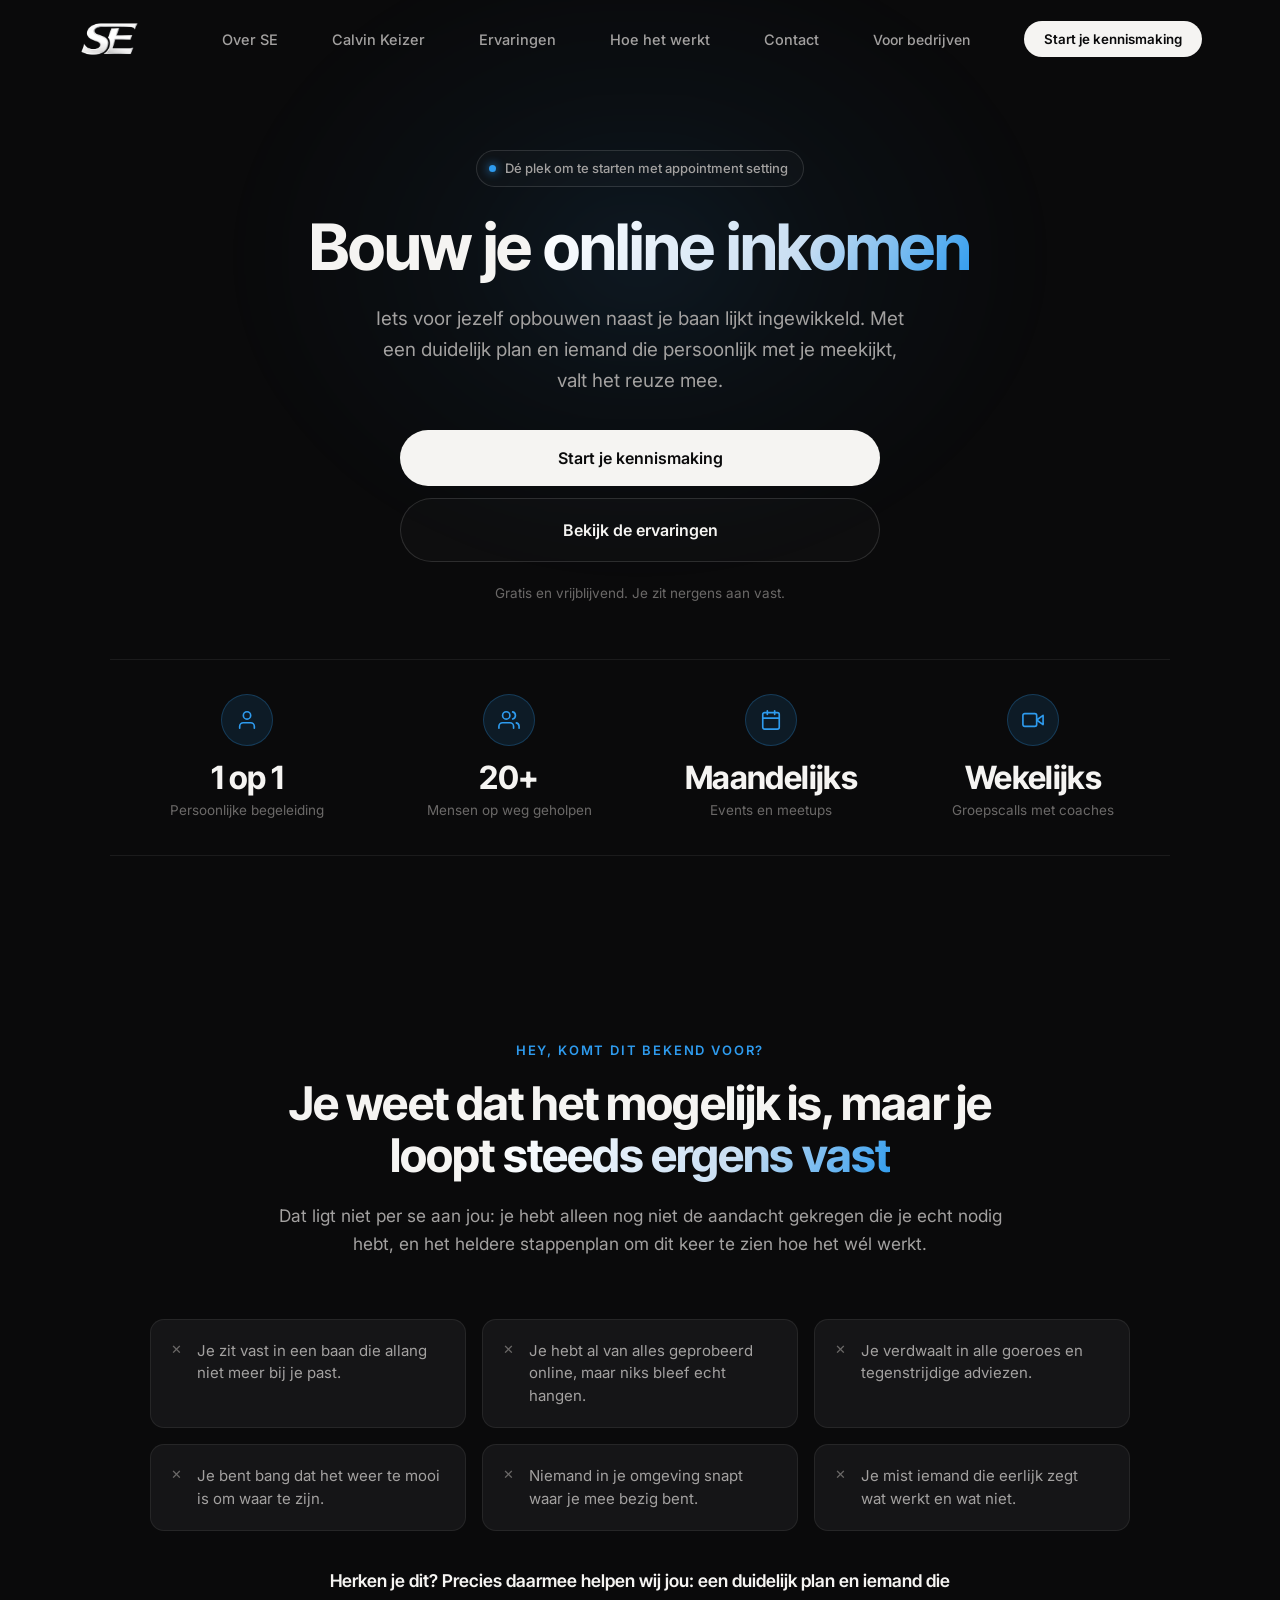
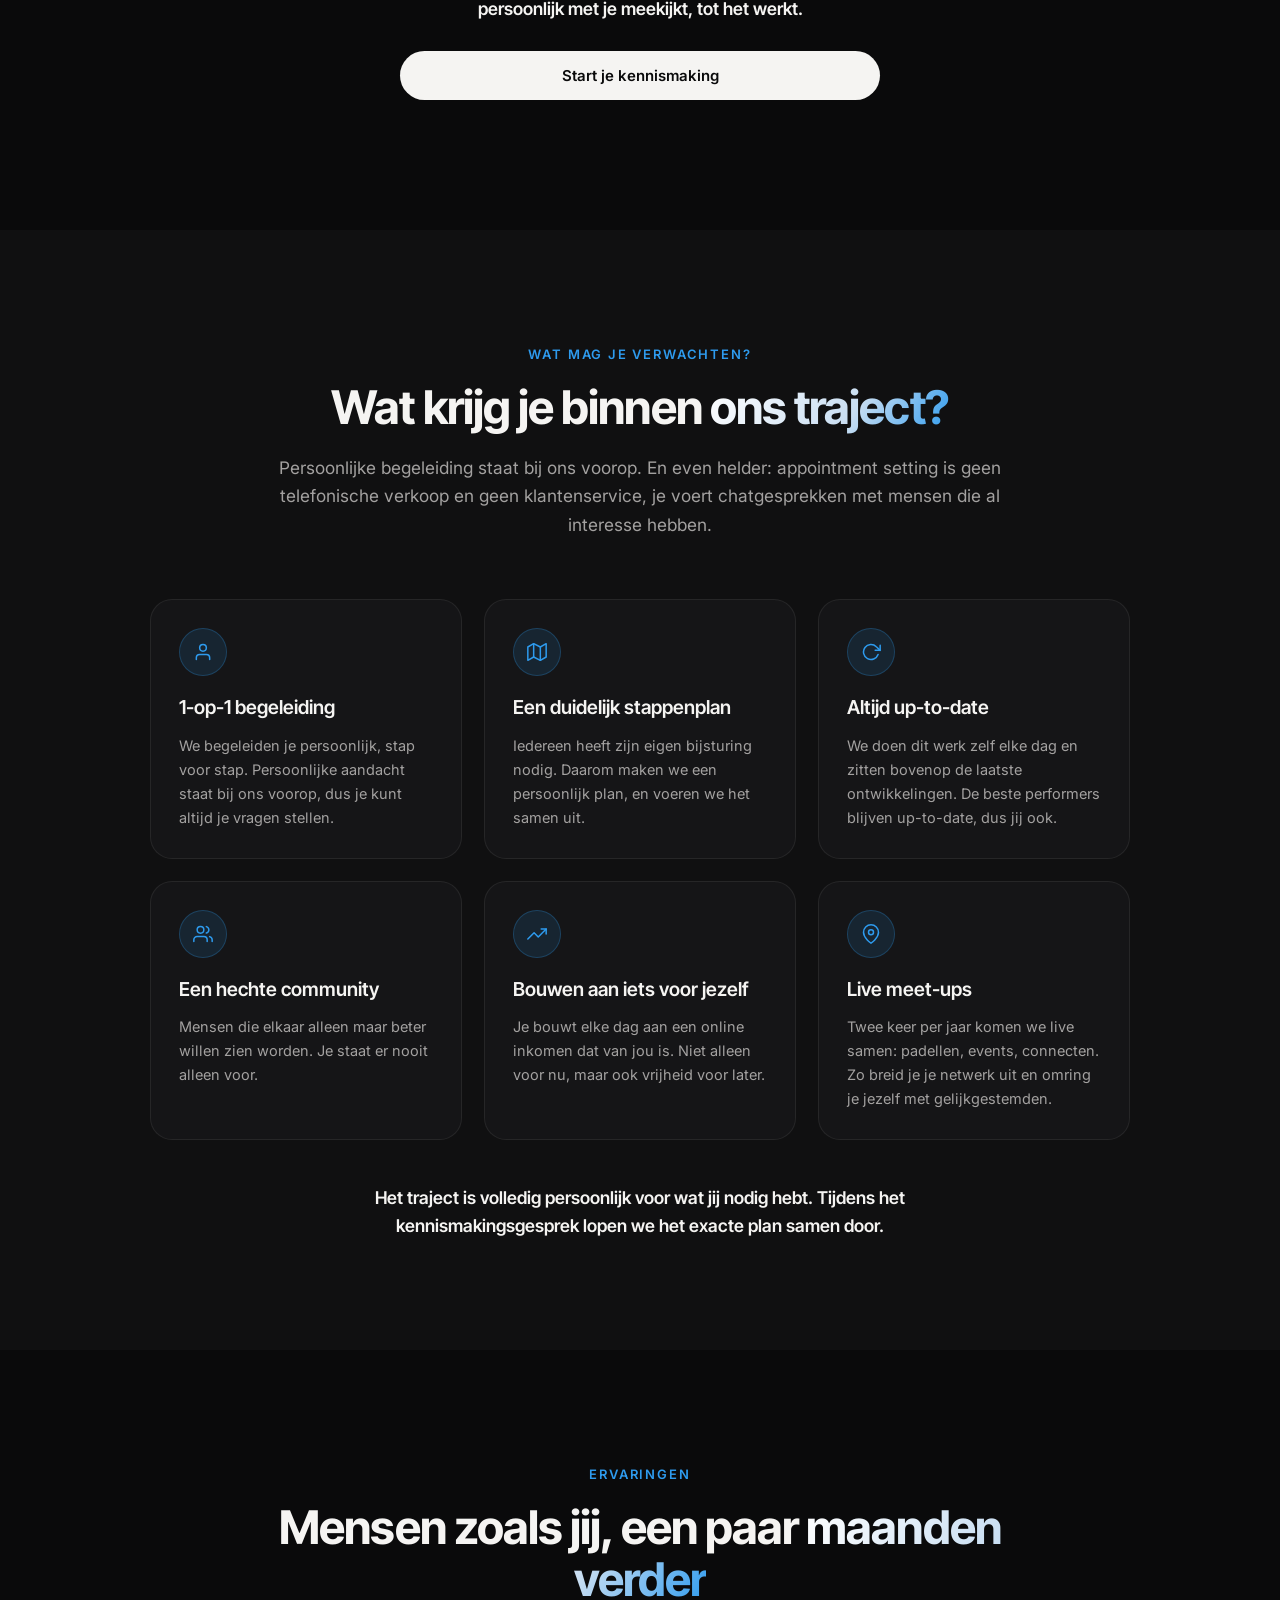
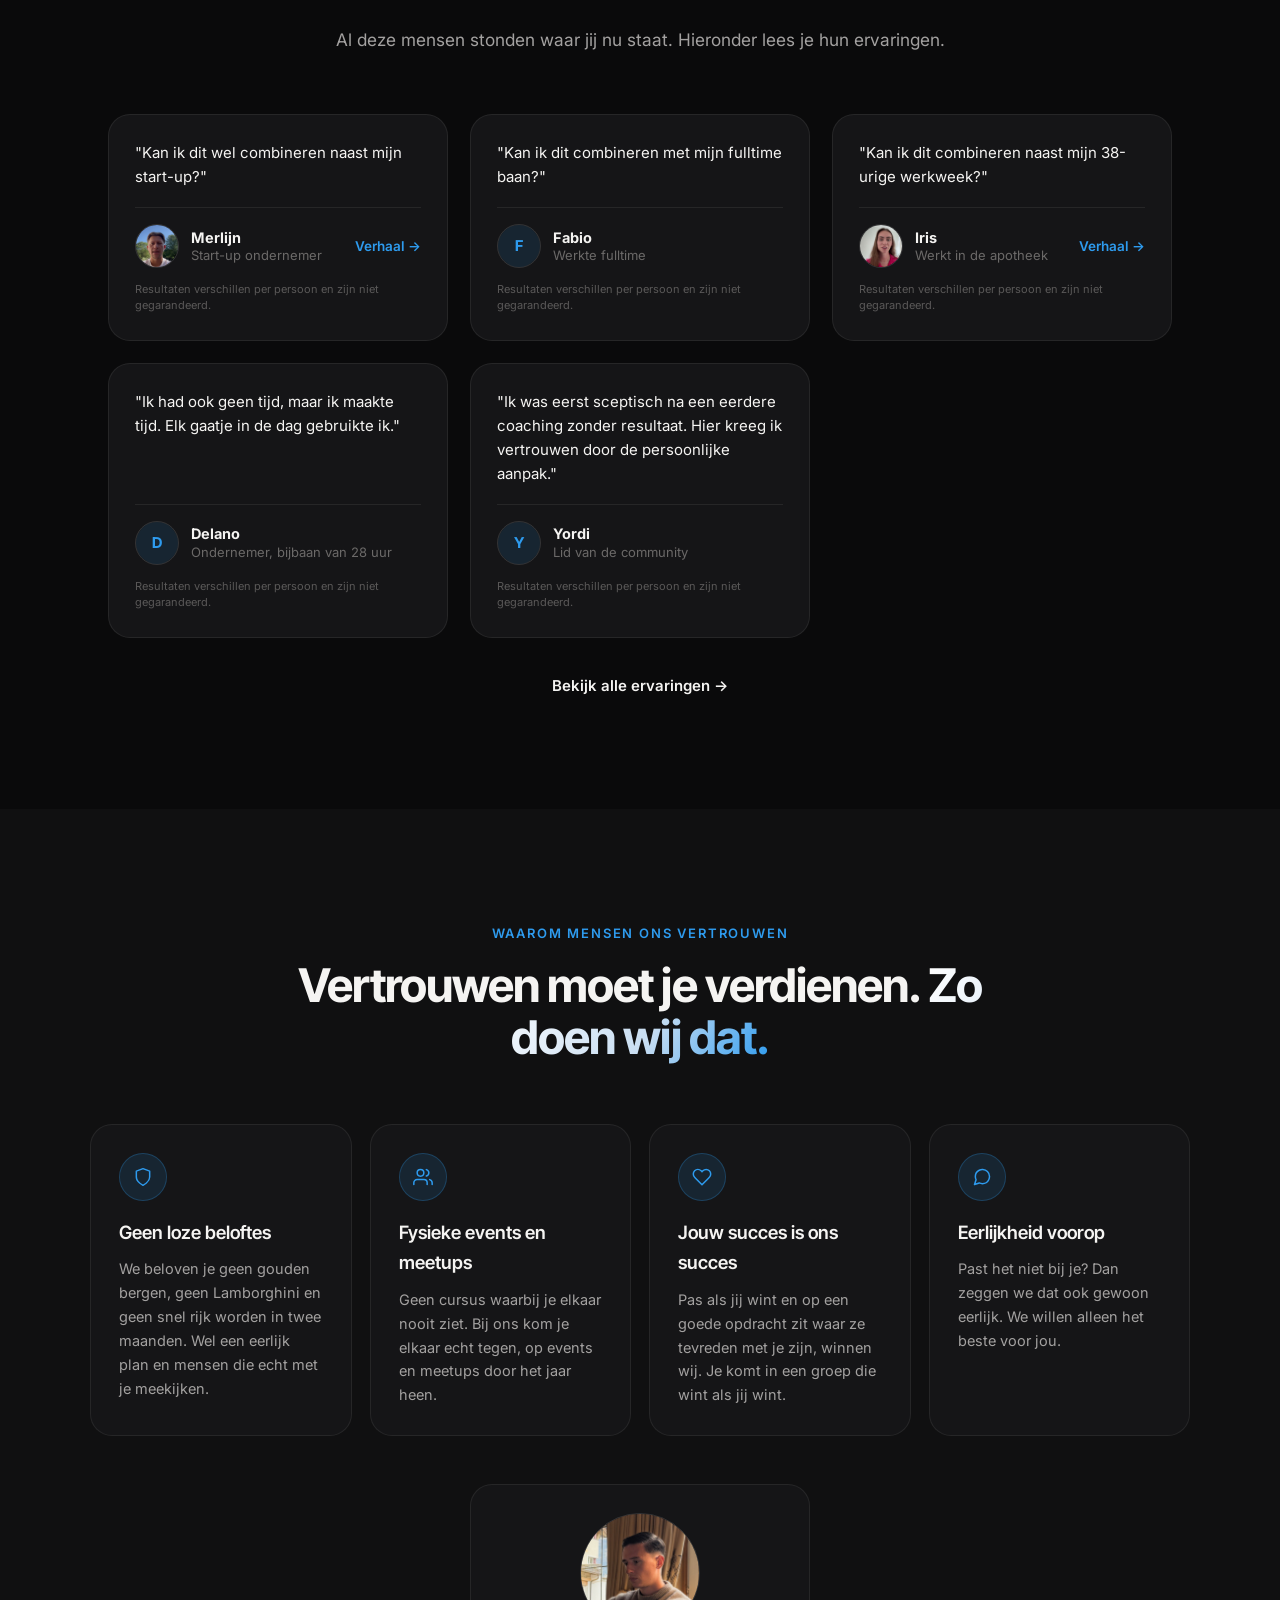
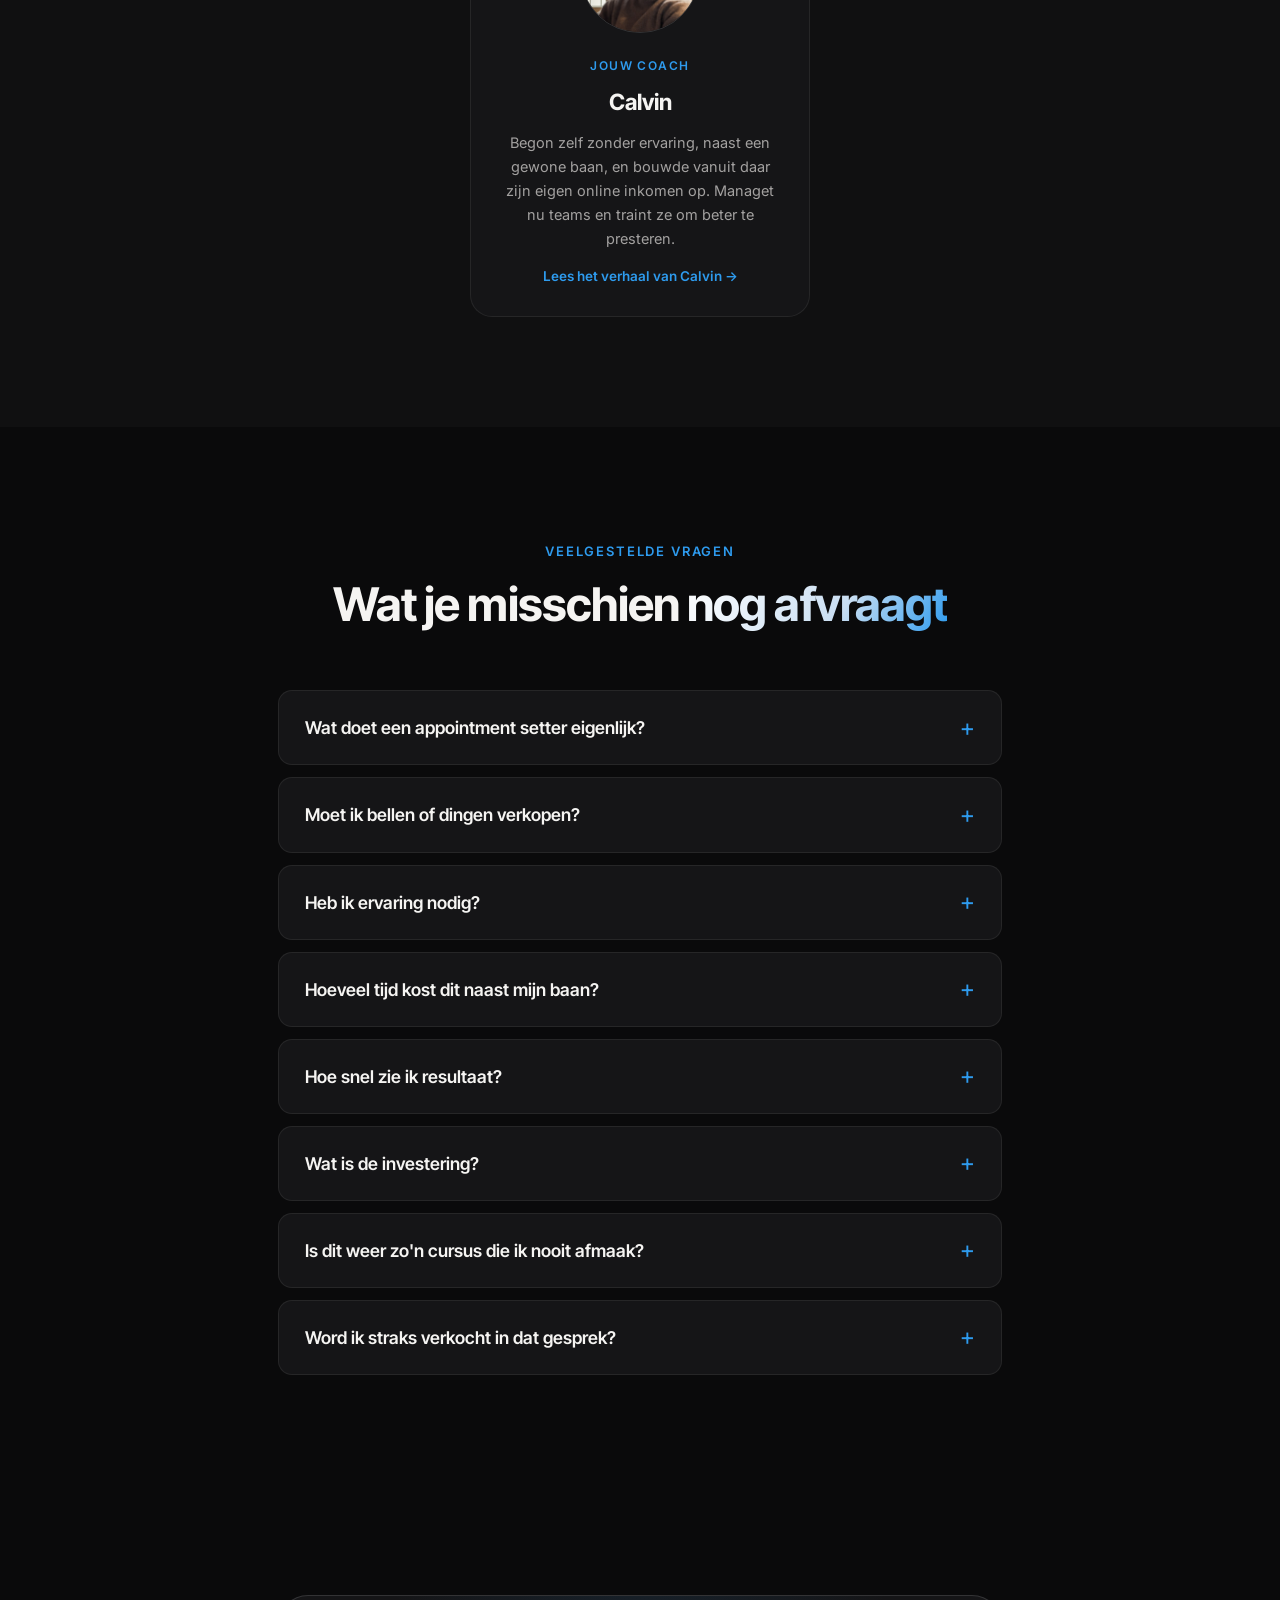
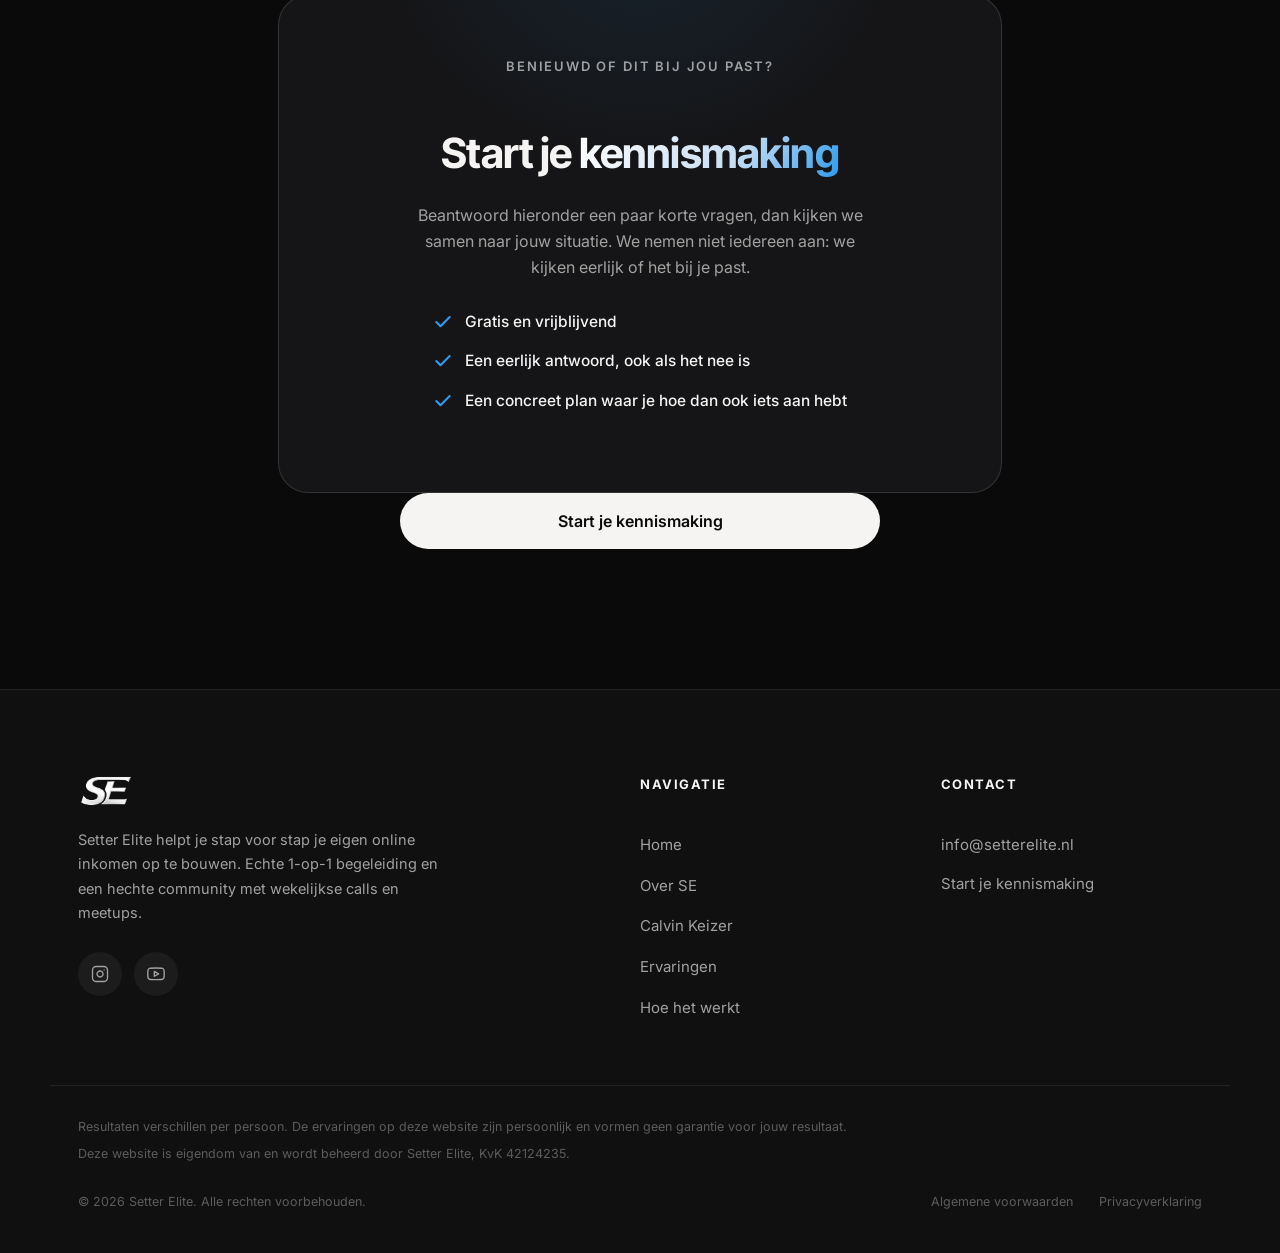
==== commit 56399c73: "Instagram-link in de footer Co-Authored-By: Claude Fable 5 <noreply@anthropic.com>" ====
--- a/index.html
+++ b/index.html
@@ -340,7 +340,7 @@
                 <img src="images/logo-mark.png" alt="Setter Elite" class="footer-logo">
                 <p>Setter Elite helpt je stap voor stap je eigen online inkomen op te bouwen. Echte 1-op-1 begeleiding en een hechte community met wekelijkse calls en meetups.</p>
                 <div class="f2-socials">
-                    <a href="IG_URL" class="f2-social" aria-label="Instagram" target="_blank" rel="noopener"><svg viewBox="0 0 24 24" fill="none" stroke="currentColor" stroke-width="1.8" stroke-linecap="round" stroke-linejoin="round"><rect x="2" y="2" width="20" height="20" rx="5"/><path d="M16 11.37A4 4 0 1 1 12.63 8 4 4 0 0 1 16 11.37z"/><line x1="17.5" y1="6.5" x2="17.51" y2="6.5"/></svg></a>
+                    <a href="https://www.instagram.com/calvinkeizerr/" class="f2-social" aria-label="Instagram" target="_blank" rel="noopener"><svg viewBox="0 0 24 24" fill="none" stroke="currentColor" stroke-width="1.8" stroke-linecap="round" stroke-linejoin="round"><rect x="2" y="2" width="20" height="20" rx="5"/><path d="M16 11.37A4 4 0 1 1 12.63 8 4 4 0 0 1 16 11.37z"/><line x1="17.5" y1="6.5" x2="17.51" y2="6.5"/></svg></a>
                     <a href="TT_URL" class="f2-social" aria-label="TikTok" target="_blank" rel="noopener"><svg viewBox="0 0 24 24" fill="none" stroke="currentColor" stroke-width="1.8" stroke-linecap="round" stroke-linejoin="round"><path d="M9 12a4 4 0 1 0 4 4V4a5 5 0 0 0 5 5"/></svg></a>
                     <a href="https://www.youtube.com/@calvinkeizerrr" class="f2-social" aria-label="YouTube" target="_blank" rel="noopener"><svg viewBox="0 0 24 24" fill="none" stroke="currentColor" stroke-width="1.8" stroke-linecap="round" stroke-linejoin="round"><path d="M22.54 6.42a2.78 2.78 0 0 0-1.94-2C18.88 4 12 4 12 4s-6.88 0-8.6.46a2.78 2.78 0 0 0-1.94 2A29 29 0 0 0 1 11.75a29 29 0 0 0 .46 5.33A2.78 2.78 0 0 0 3.4 19c1.72.46 8.6.46 8.6.46s6.88 0 8.6-.46a2.78 2.78 0 0 0 1.94-1.92 29 29 0 0 0 .46-5.33 29 29 0 0 0-.46-5.33z"/><polygon points="9.75 15.02 15.5 11.75 9.75 8.48 9.75 15.02"/></svg></a>
                 </div>
@@ -384,10 +384,11 @@
         });
         var am = document.getElementById('aftermovieLink');
         if (am && am.getAttribute('href') === 'AFTERMOVIE_URL') { am.style.display = 'none'; }
-        var src = new URLSearchParams(location.search).get('src') || 'website';
-        src = src.toLowerCase().replace(/[^a-z0-9_-]/g, '').slice(0, 40) || 'website';
+        var qs = new URLSearchParams(location.search);
+        var bron = qs.get('s') || qs.get('src') || 'website';
+        bron = bron.toLowerCase().replace(/[^a-z0-9_-]/g, '').slice(0, 40) || 'website';
         document.querySelectorAll('[data-tf-widget], [data-tf-popup]').forEach(function (el) {
-            el.setAttribute('data-tf-hidden', 'source=' + src);
+            el.setAttribute('data-tf-hidden', 's=' + bron);
         });
         var s = document.createElement('script');
         s.src = 'https://embed.typeform.com/next/embed.js';
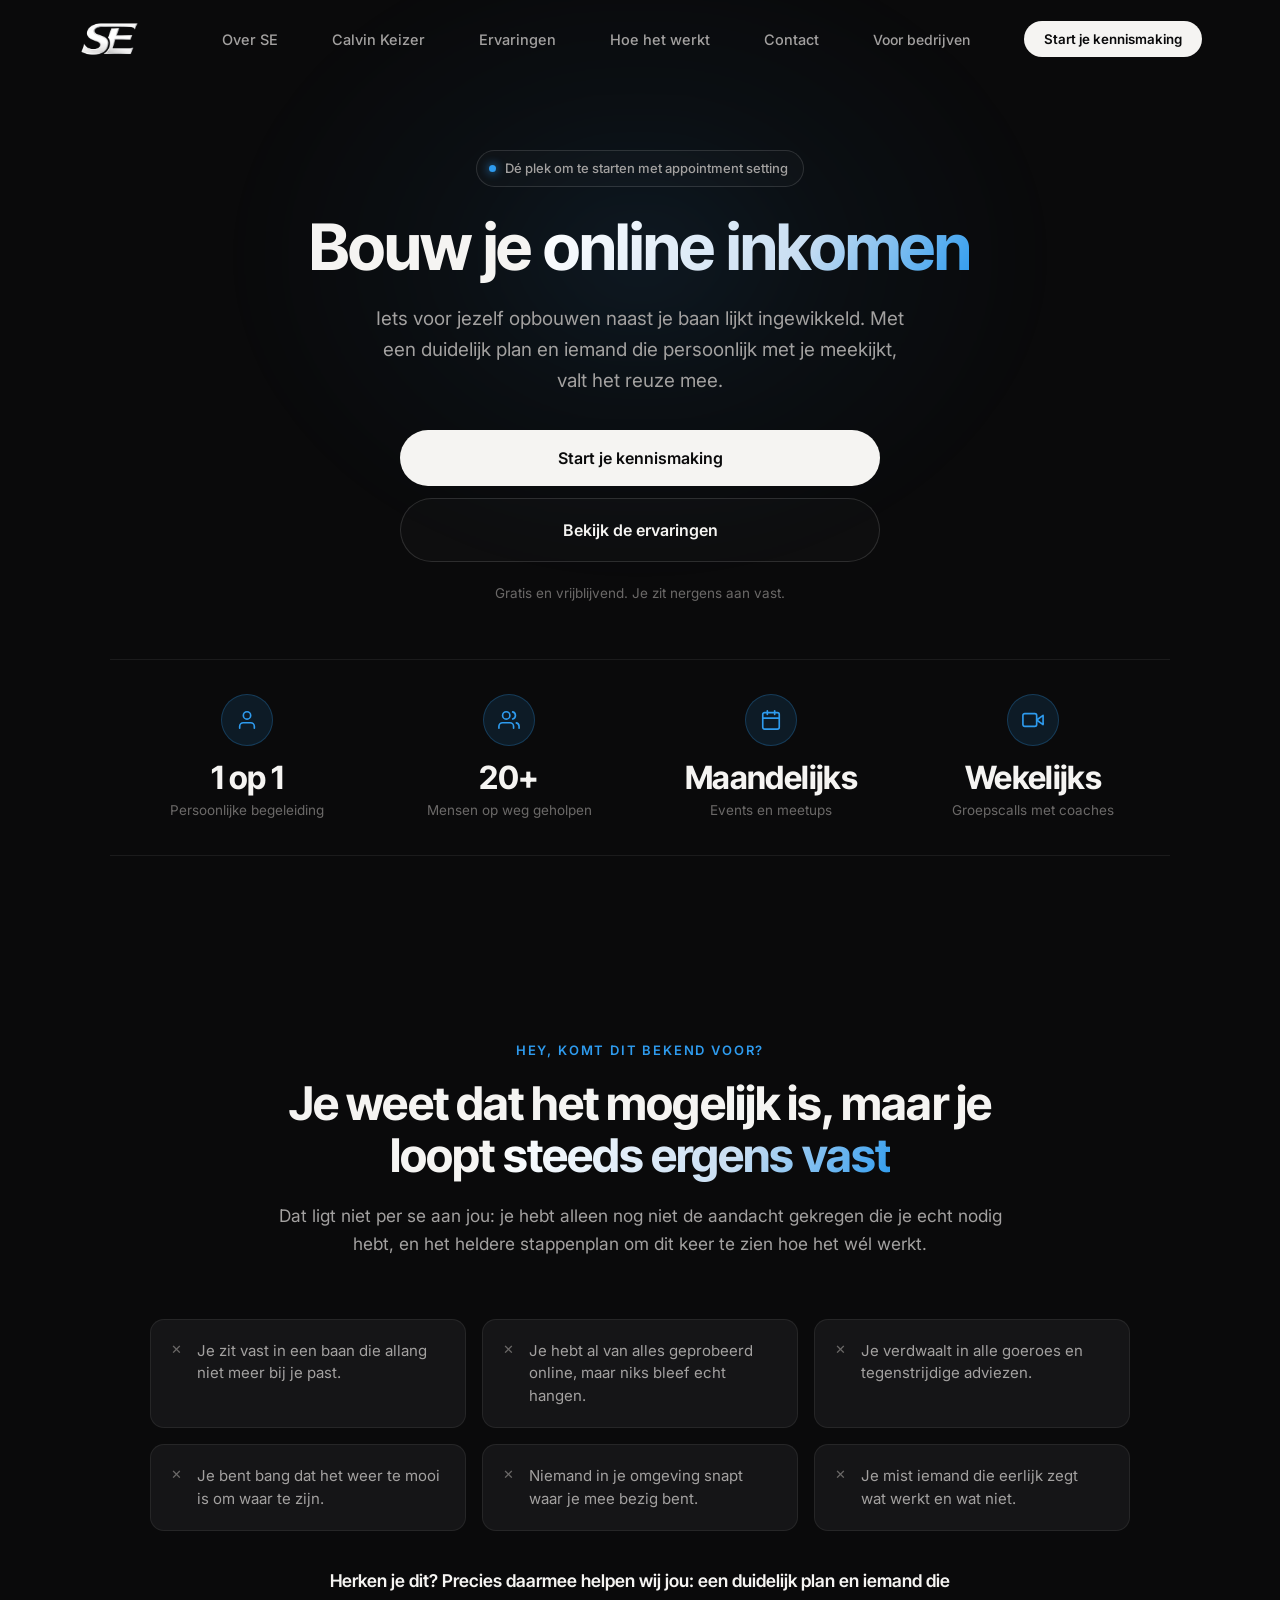
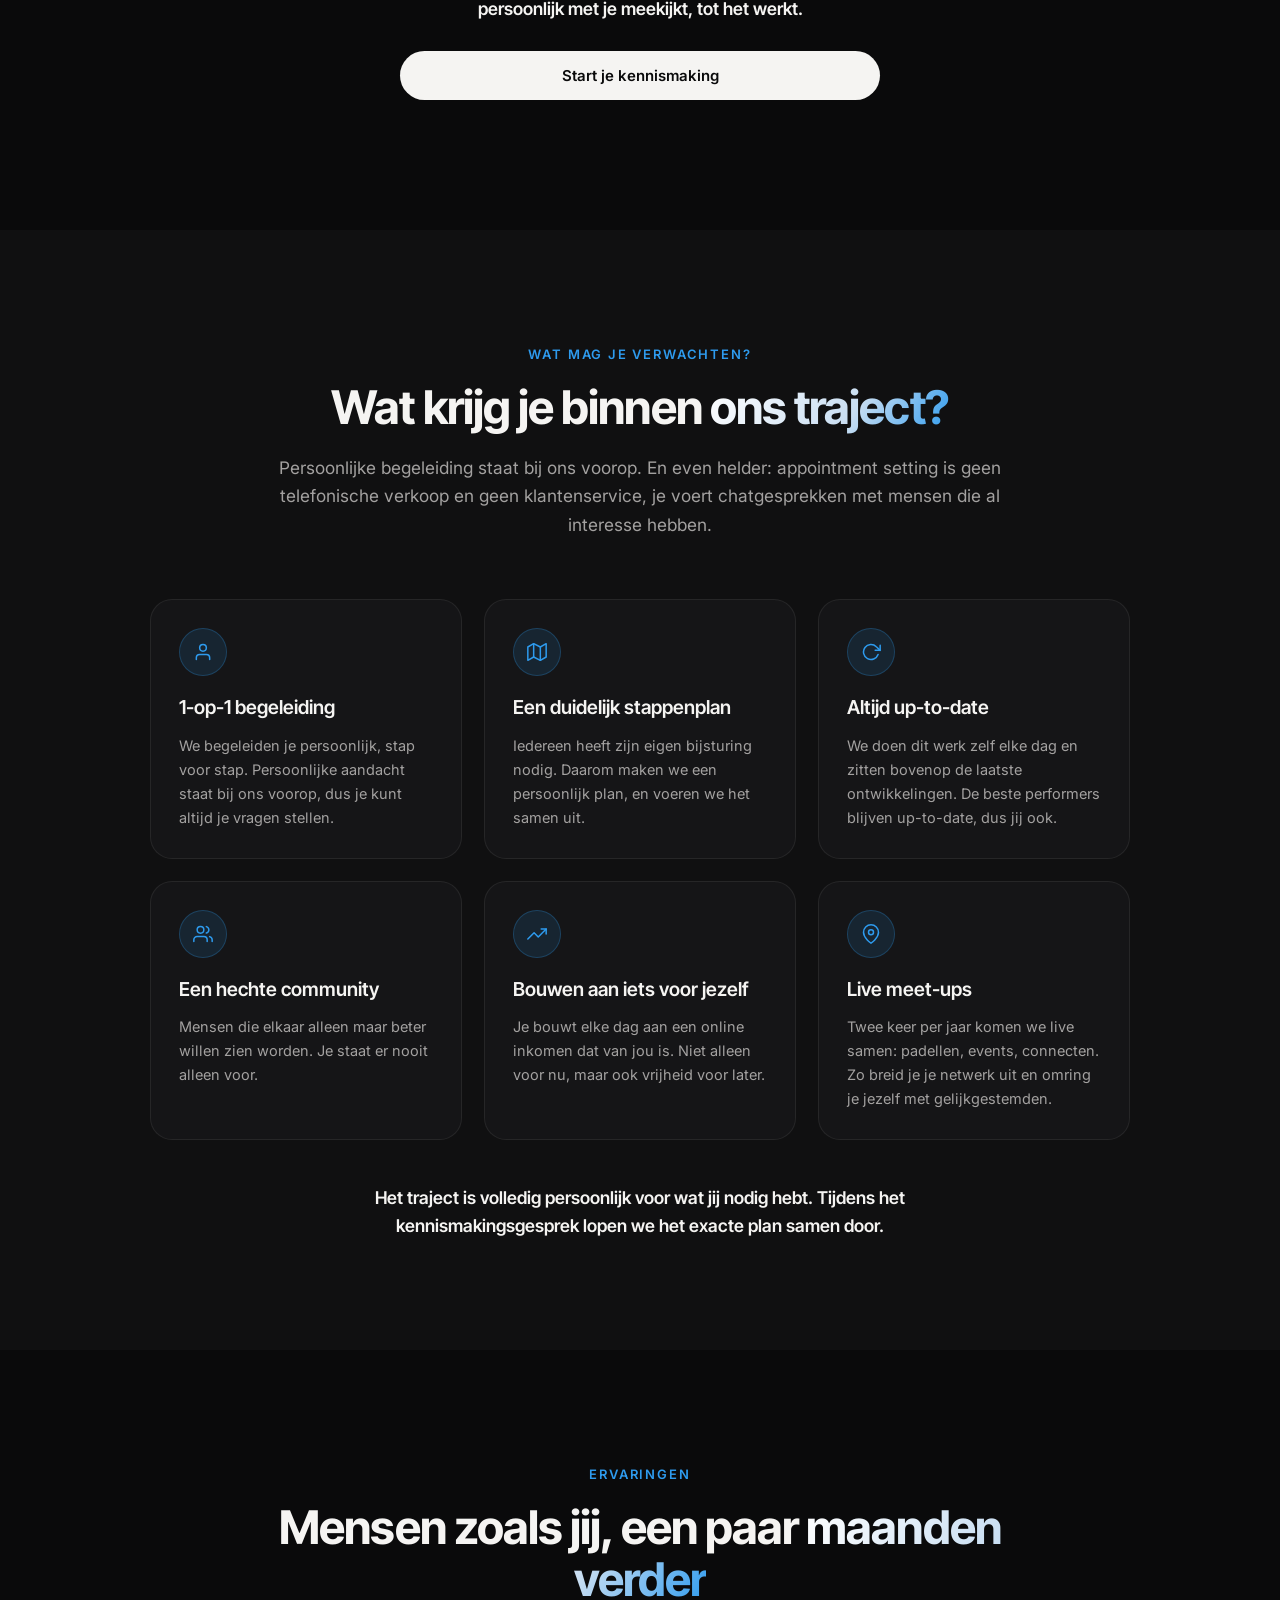
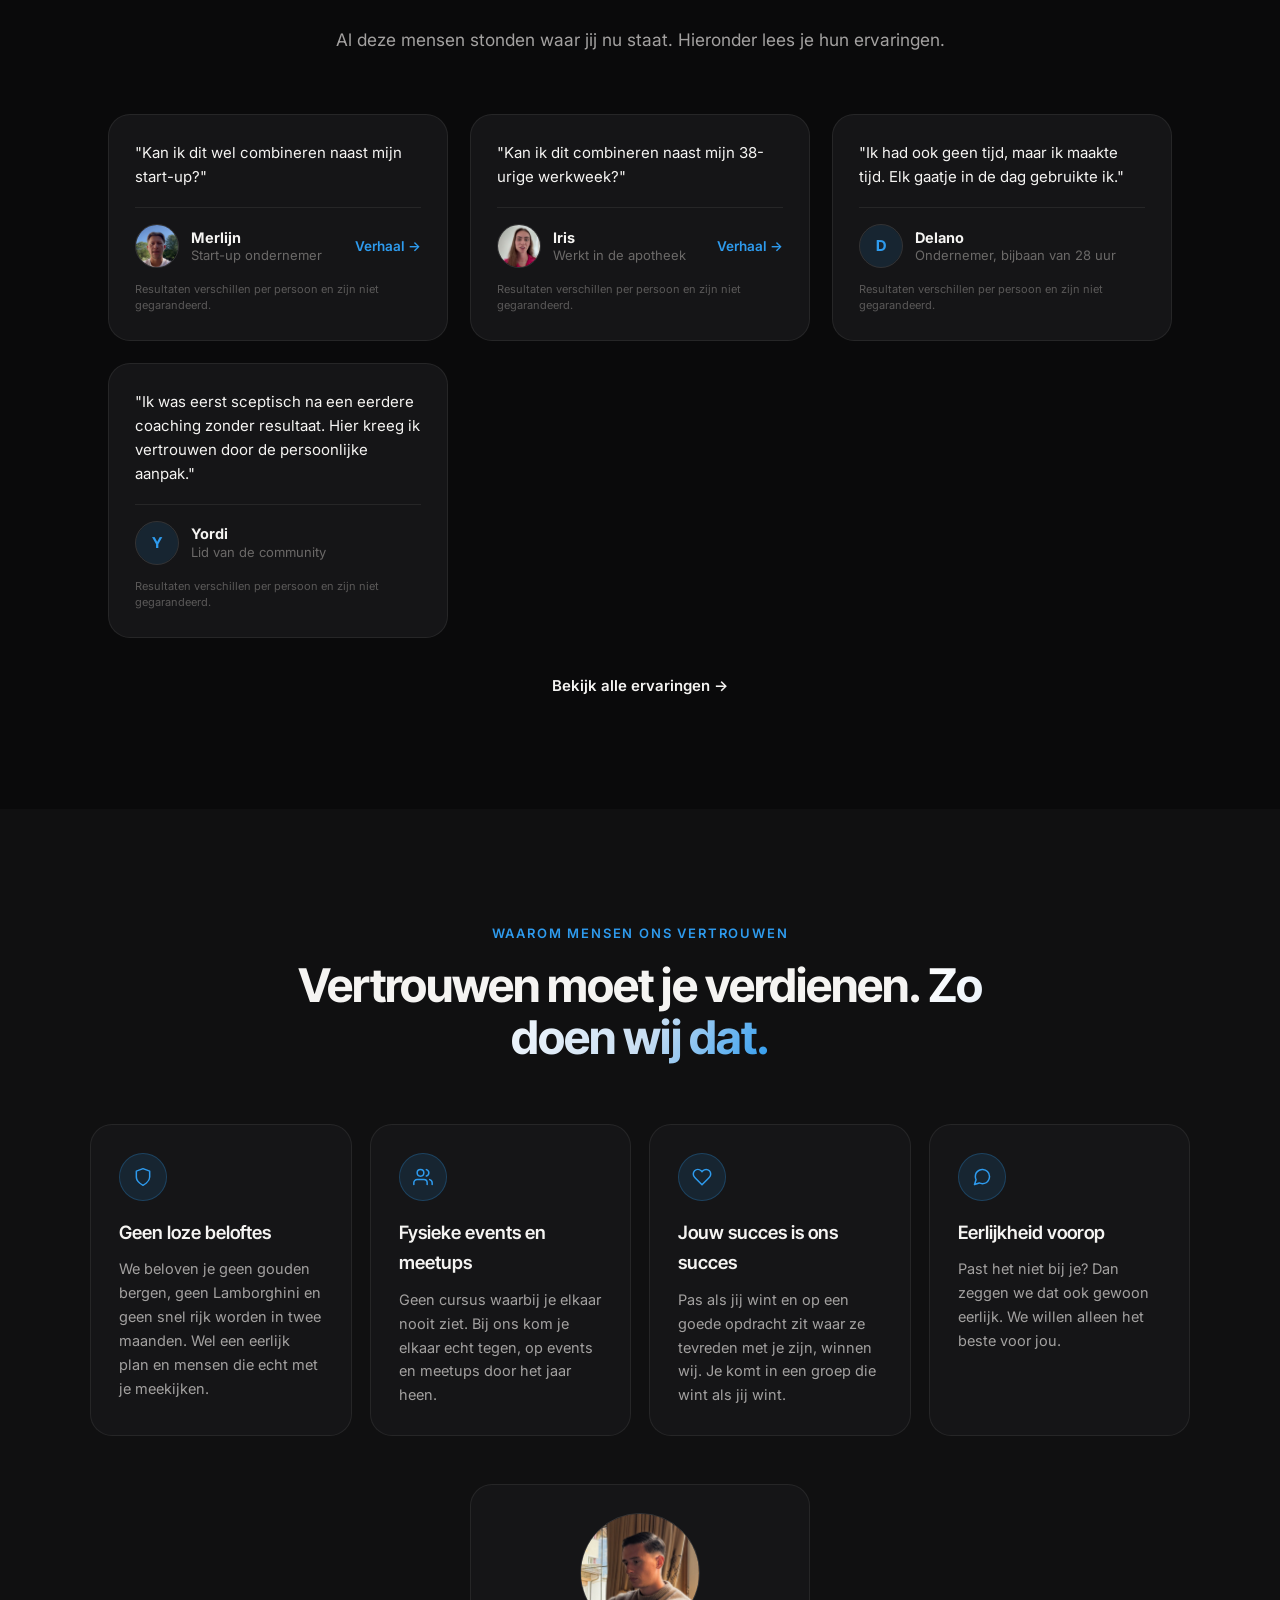
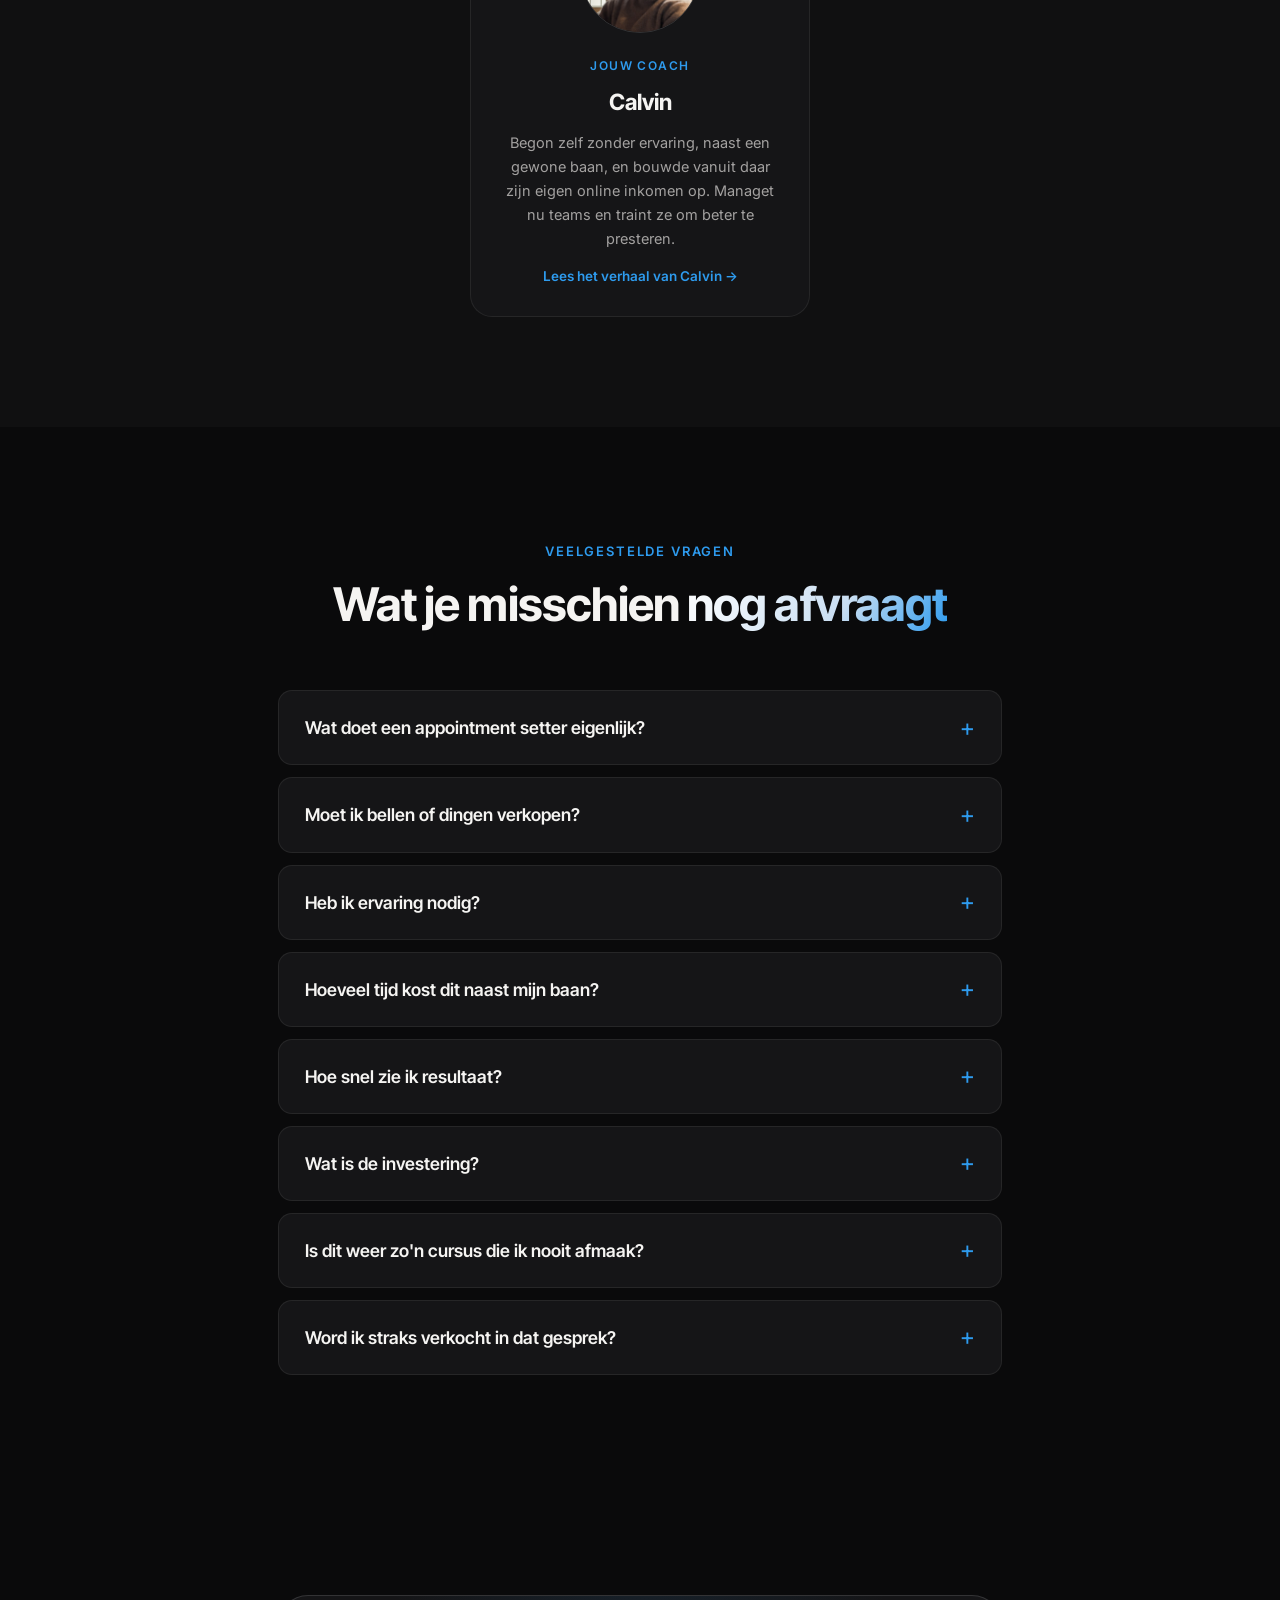
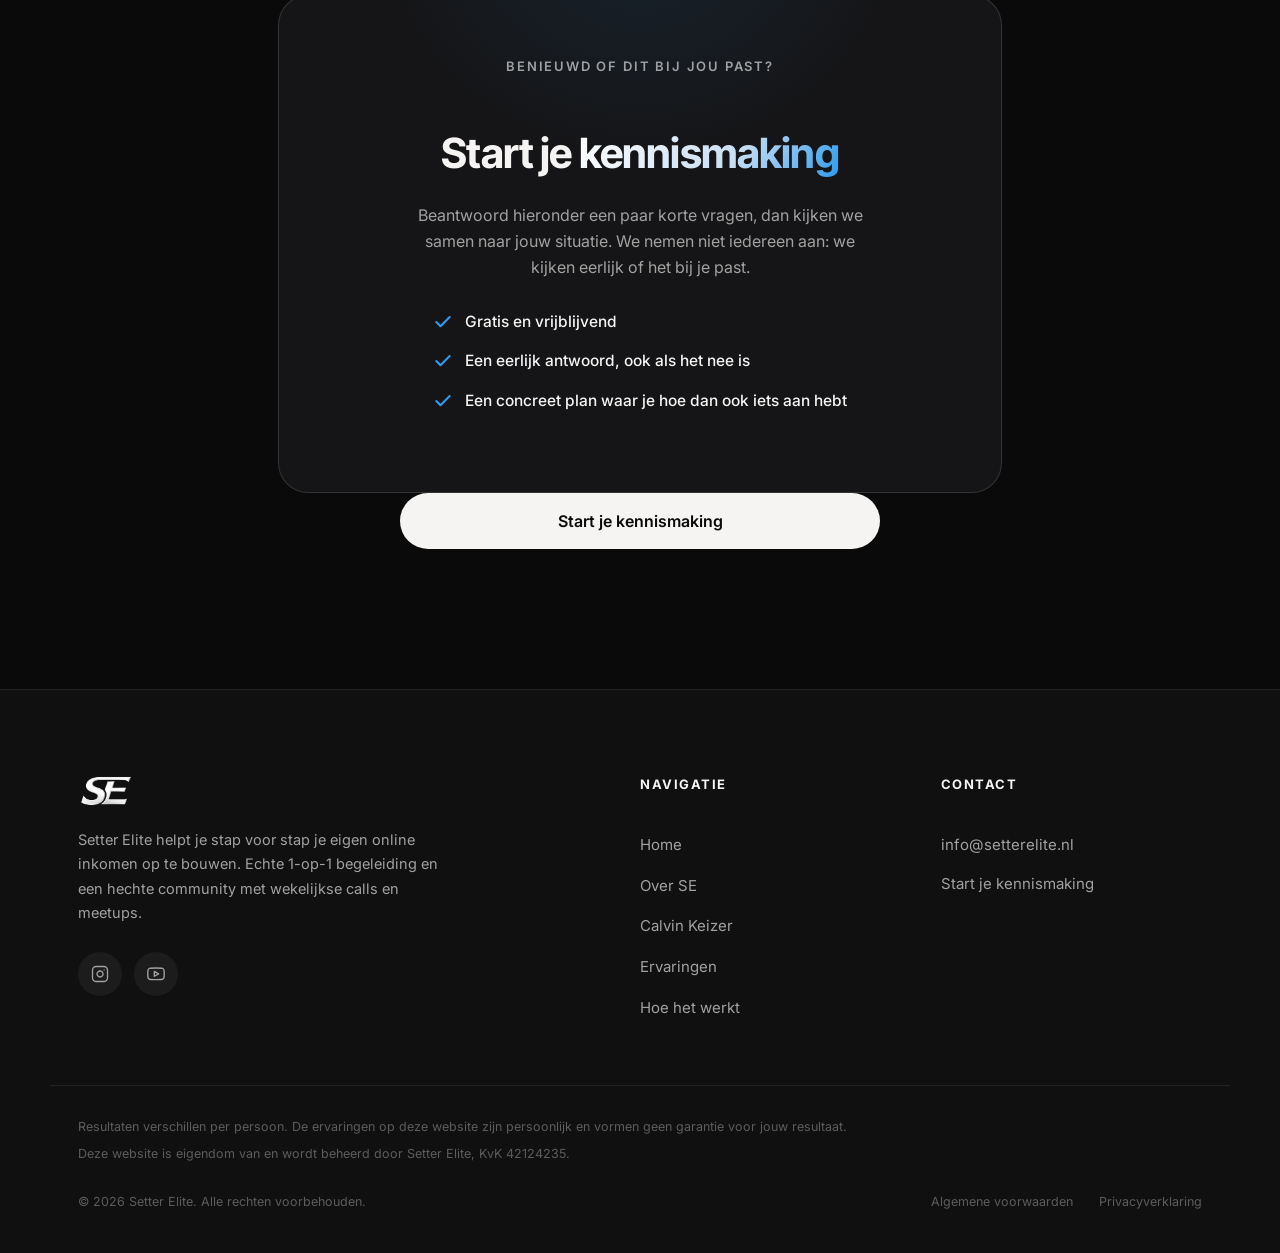
==== commit b908cebb: "Ervaring-kaart Fabio verwijderd Co-Authored-By: Claude Fable 5 <noreply@anthropic.com>" ====
--- a/index.html
+++ b/index.html
@@ -170,18 +170,6 @@
                     <p class="exp-disclaimer">Resultaten verschillen per persoon en zijn niet gegarandeerd.</p>
                 </article>
                 <article class="exp-card reveal">
-                    <p class="exp-quote">"Kan ik dit combineren met mijn fulltime baan?"</p>
-                    <div class="exp-divider"></div>
-                    <div class="exp-person">
-                        <div class="exp-avatar"><span class="exp-initial">F</span></div>
-                        <div class="exp-meta">
-                            <strong>Fabio</strong>
-                            <span>Werkte fulltime</span>
-                        </div>
-                    </div>
-                    <p class="exp-disclaimer">Resultaten verschillen per persoon en zijn niet gegarandeerd.</p>
-                </article>
-                <article class="exp-card reveal">
                     <p class="exp-quote">"Kan ik dit combineren naast mijn 38-urige werkweek?"</p>
                     <div class="exp-divider"></div>
                     <div class="exp-person">
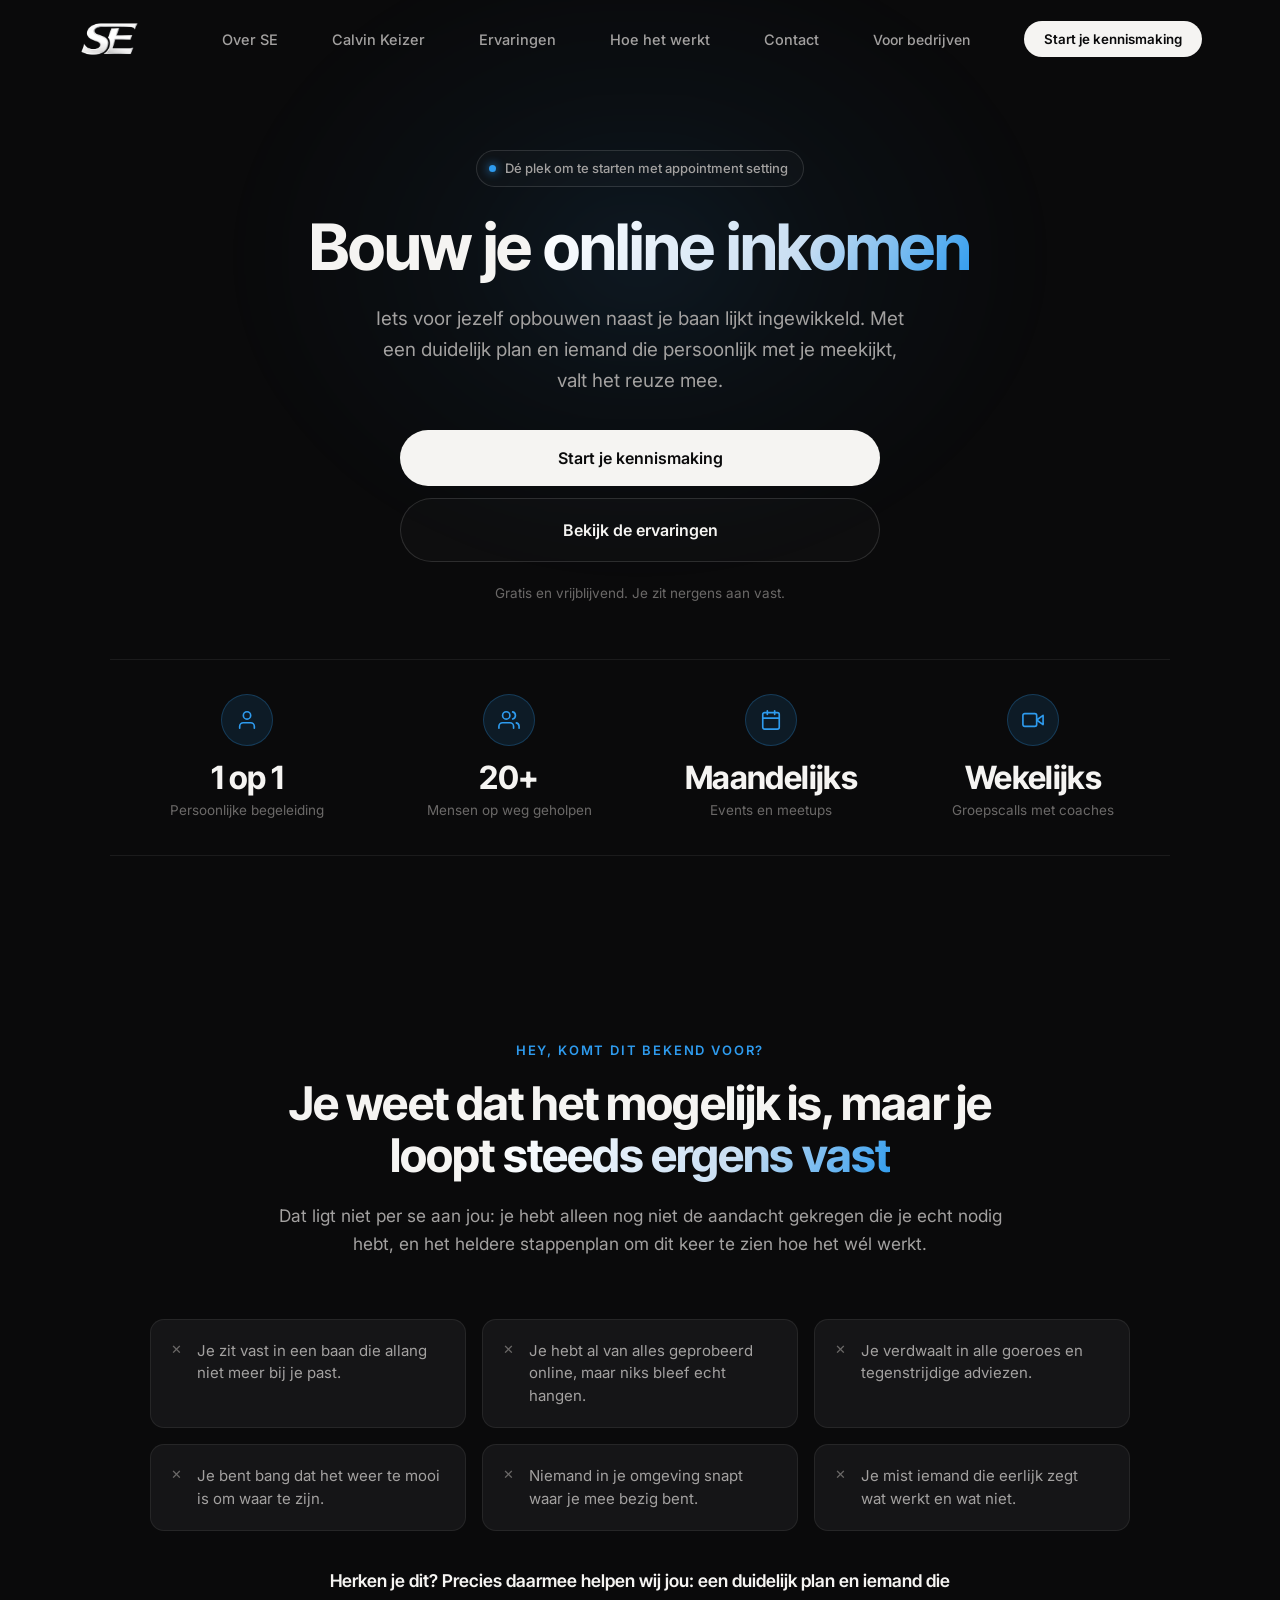
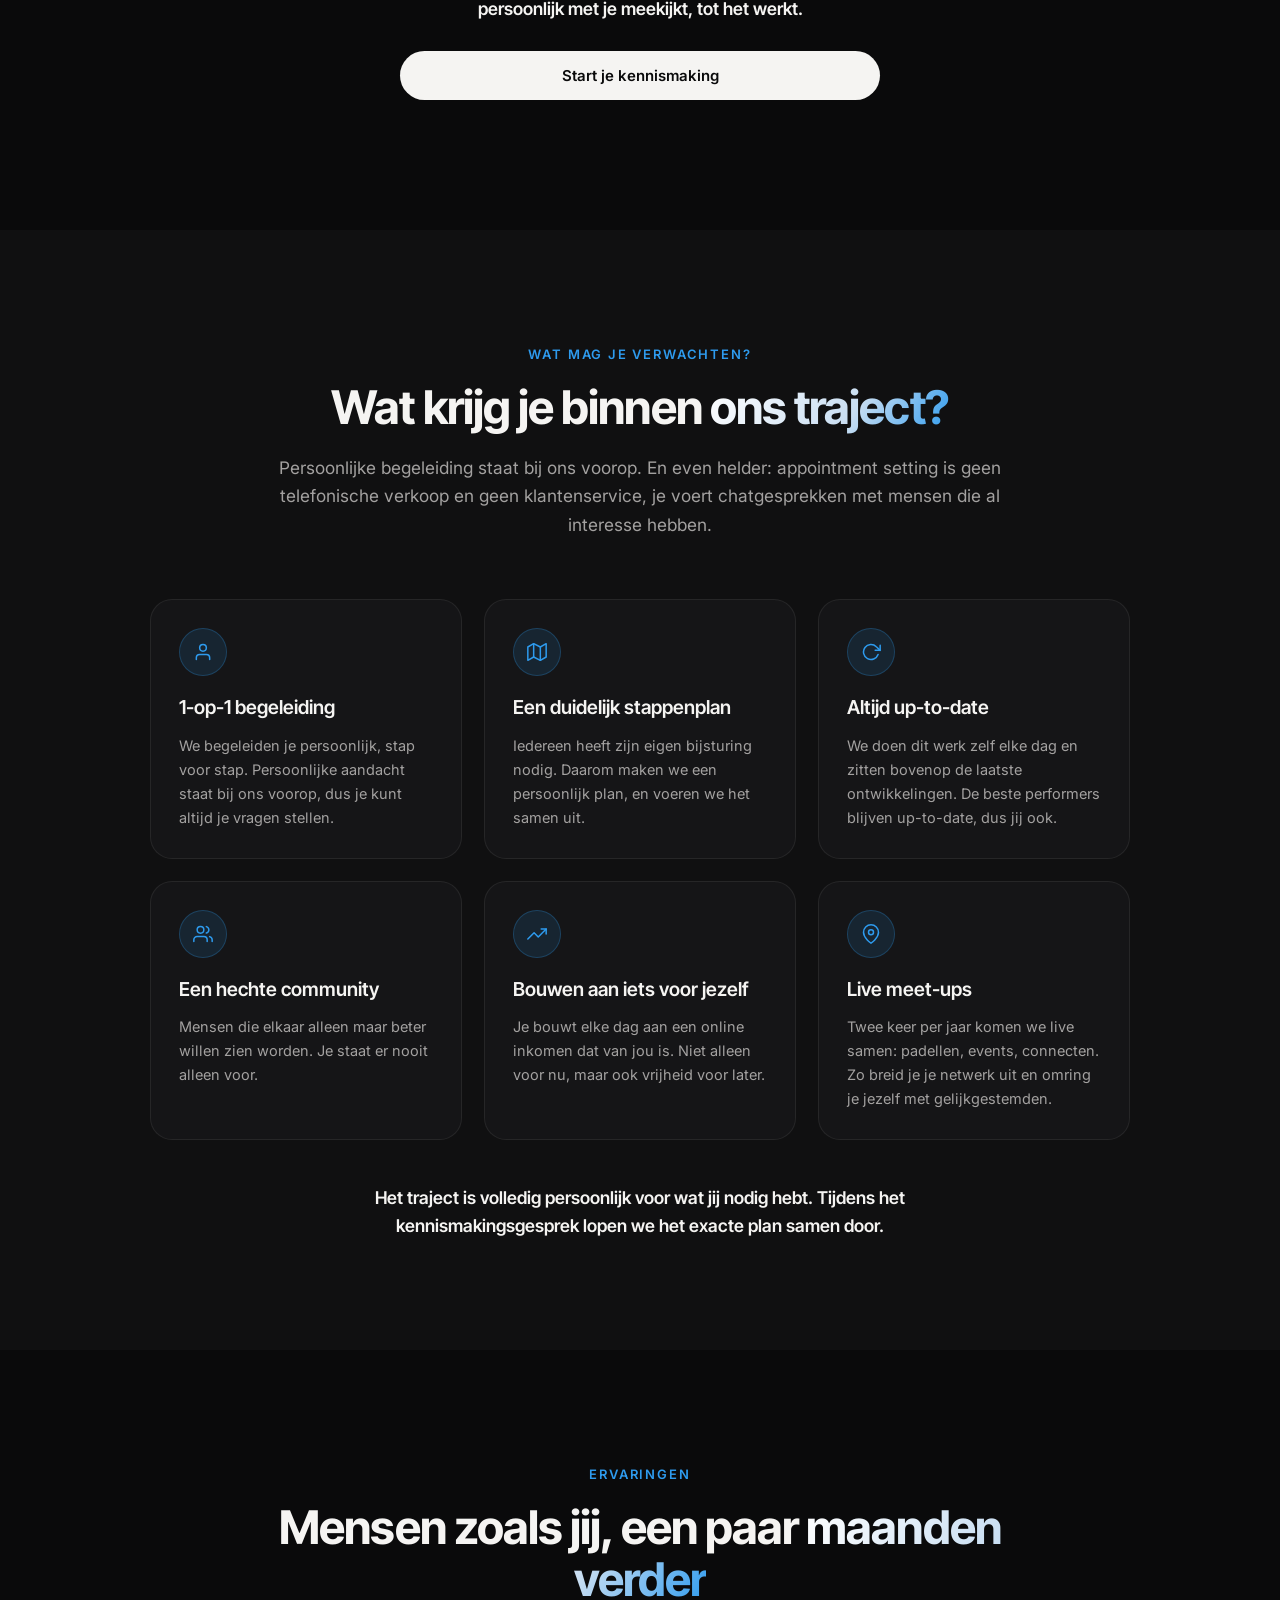
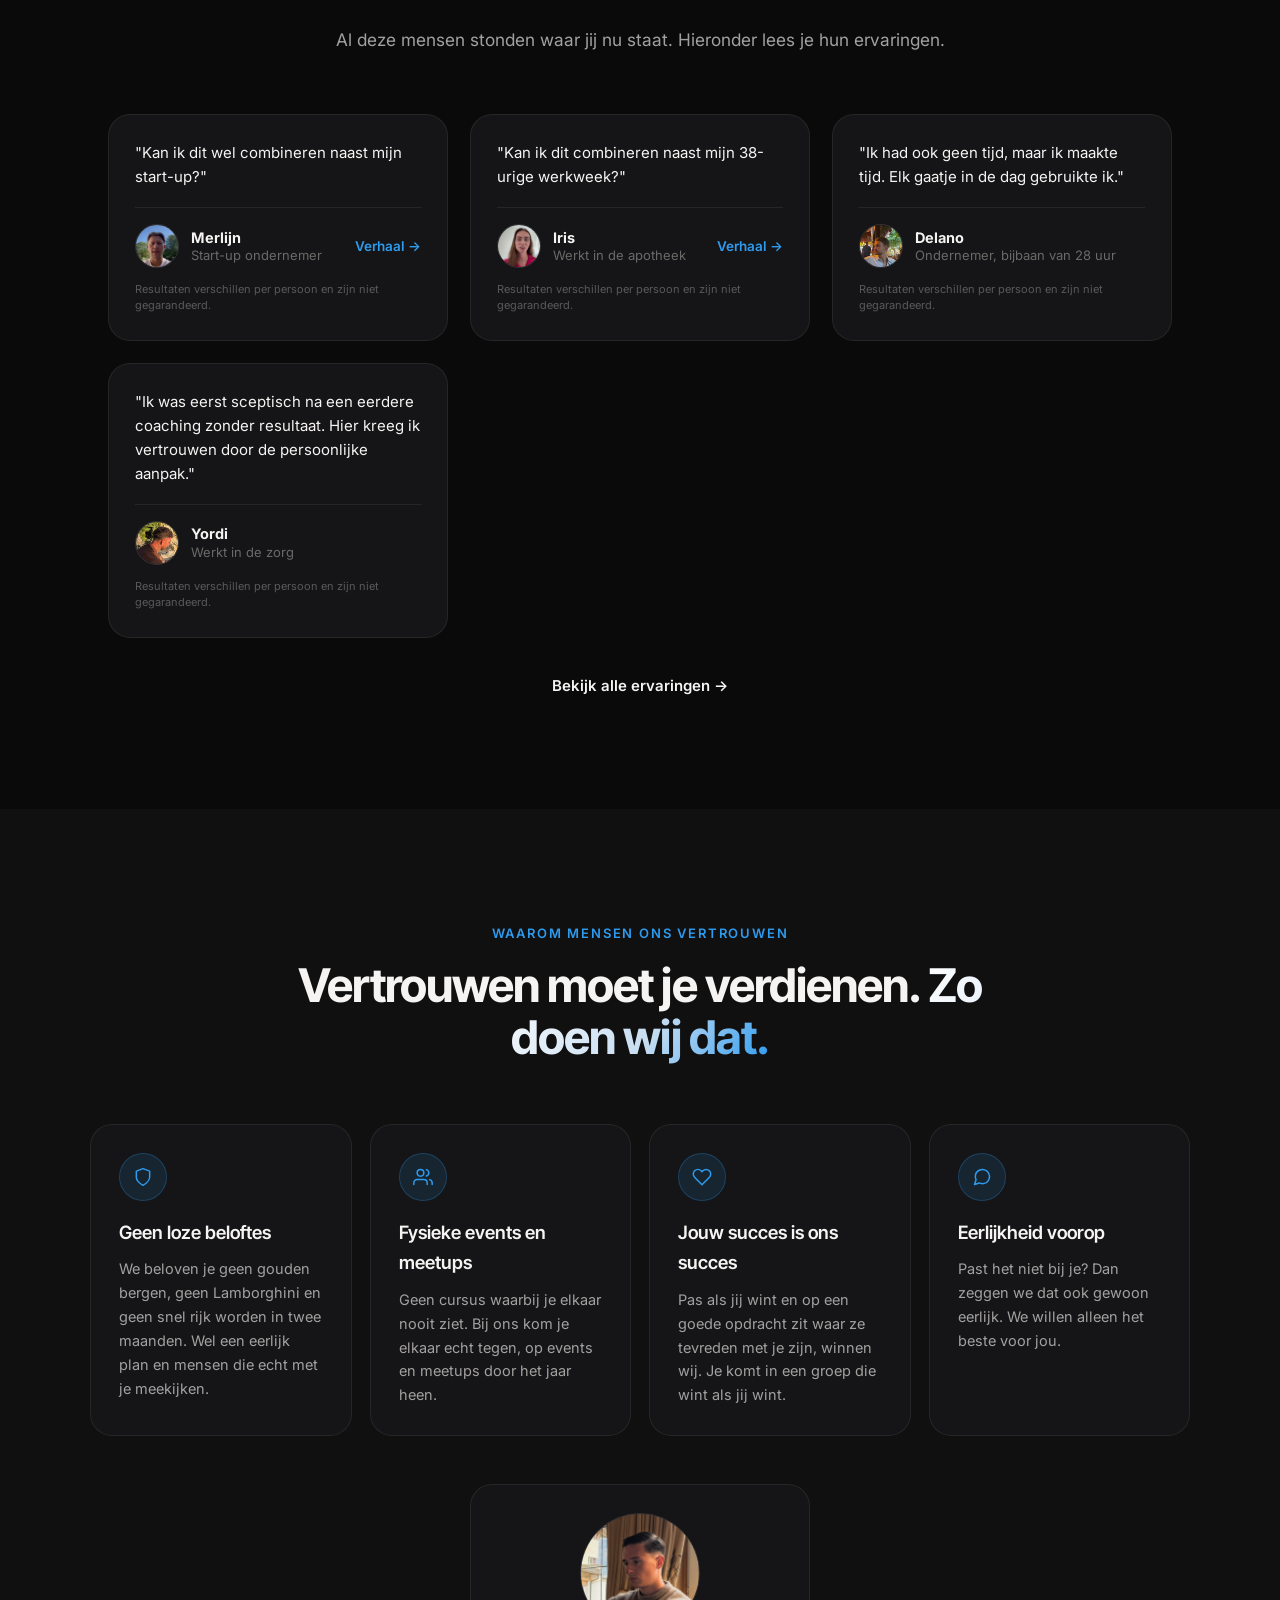
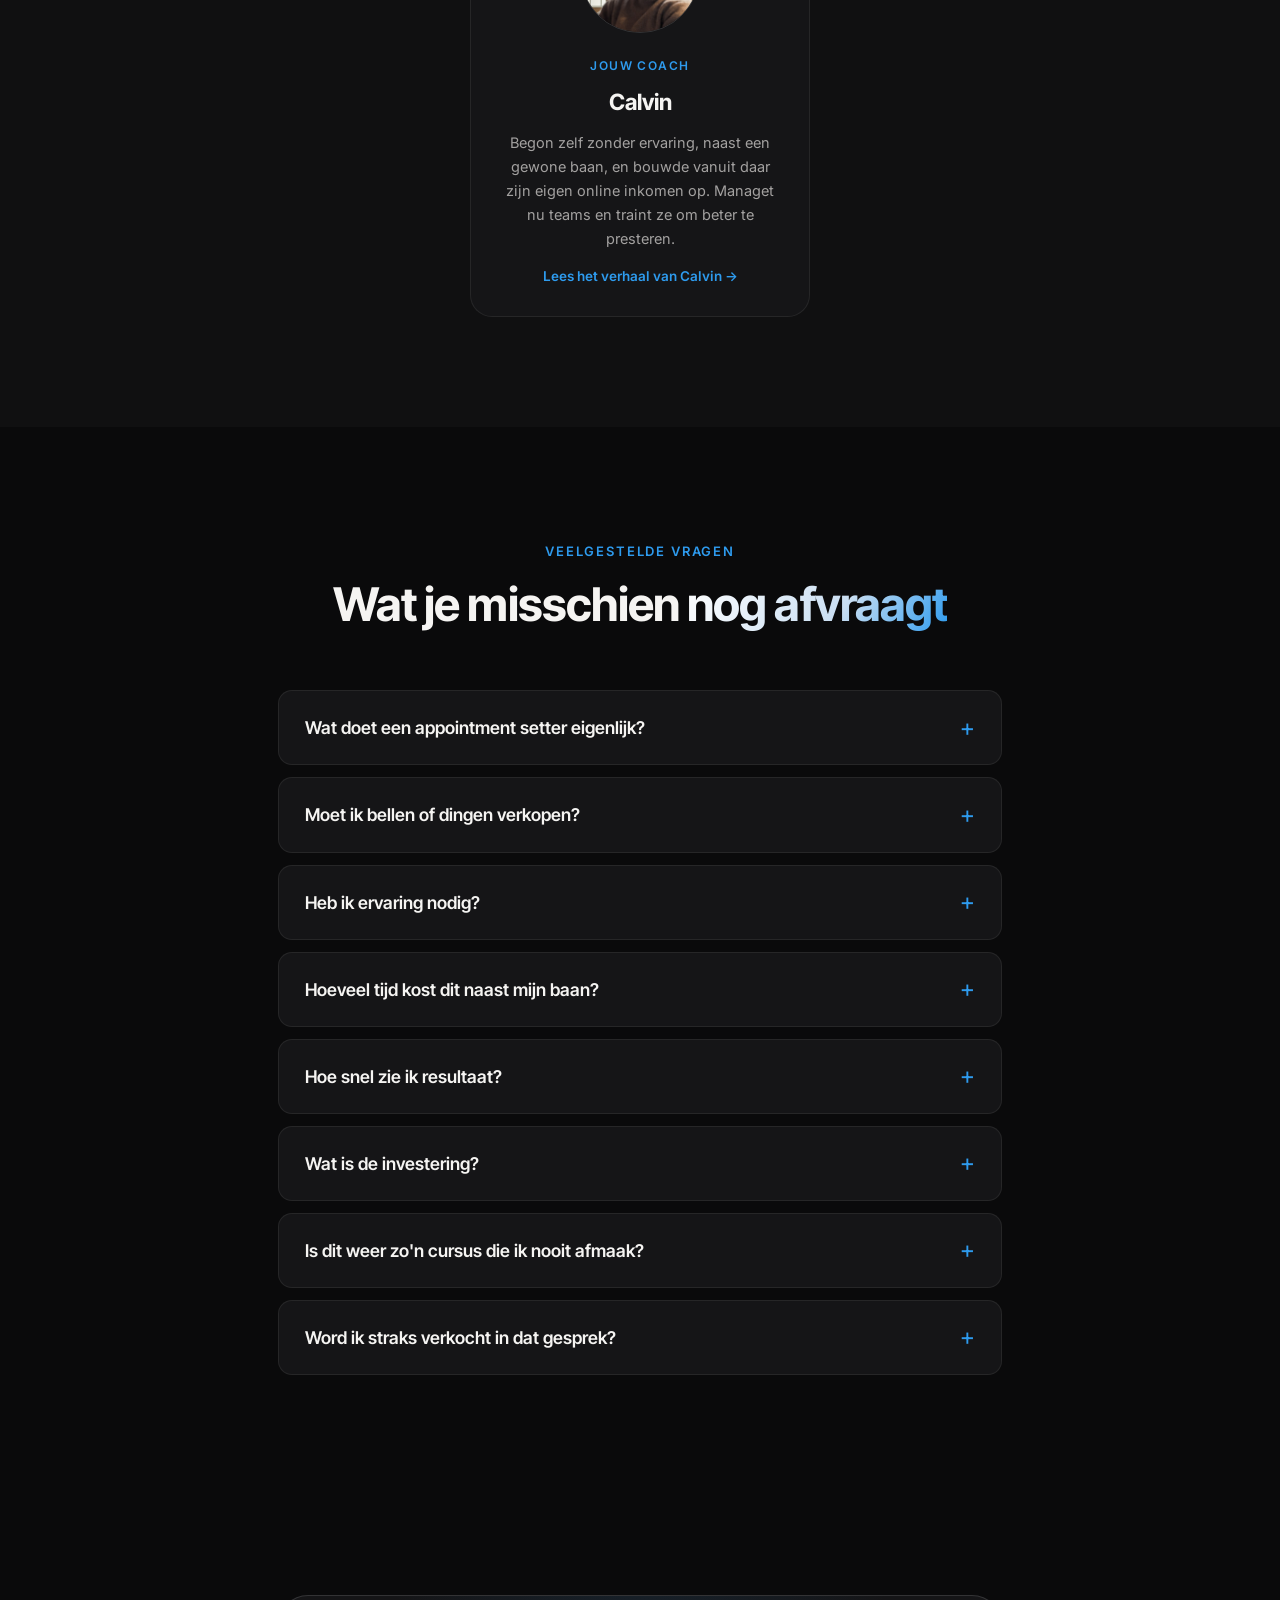
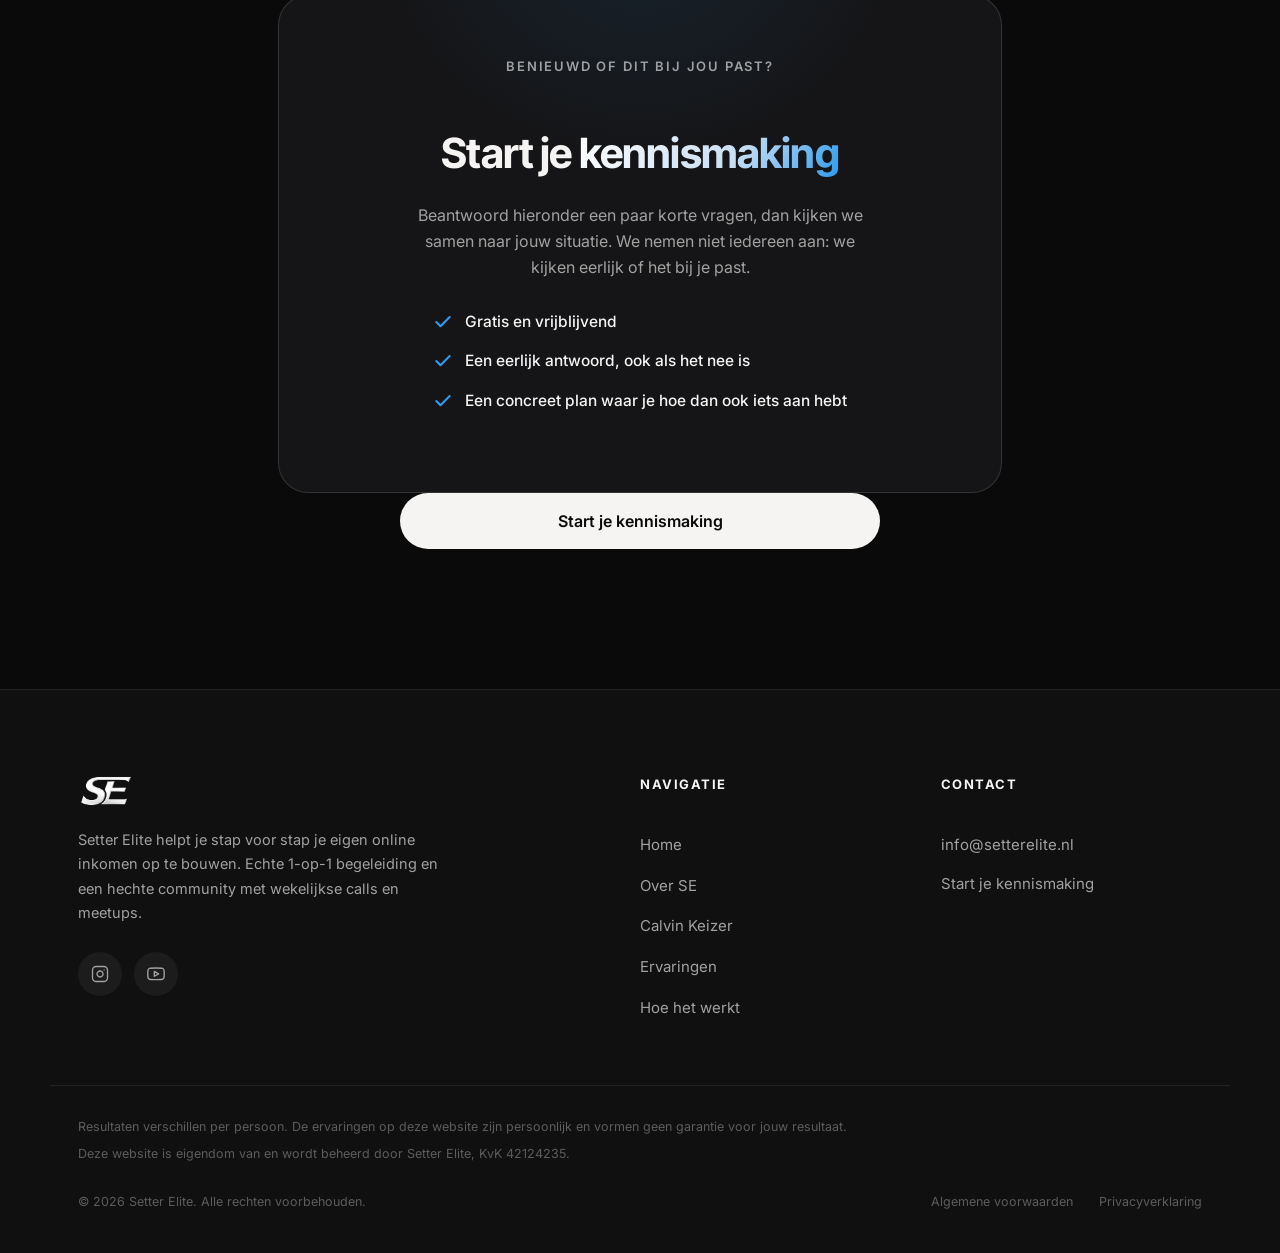
==== commit 5b7749cb: "Foto's Delano en Yordi, Yordi werkt in de zorg, resultaat-screenshot Merlijn Co-Authored-By: Claude " ====
--- a/index.html
+++ b/index.html
@@ -186,7 +186,7 @@
                     <p class="exp-quote">"Ik had ook geen tijd, maar ik maakte tijd. Elk gaatje in de dag gebruikte ik."</p>
                     <div class="exp-divider"></div>
                     <div class="exp-person">
-                        <div class="exp-avatar"><span class="exp-initial">D</span></div>
+                        <div class="exp-avatar"><img src="images/avatar-delano.jpg" alt="Delano"></div>
                         <div class="exp-meta">
                             <strong>Delano</strong>
                             <span>Ondernemer, bijbaan van 28 uur</span>
@@ -198,10 +198,10 @@
                     <p class="exp-quote">"Ik was eerst sceptisch na een eerdere coaching zonder resultaat. Hier kreeg ik vertrouwen door de persoonlijke aanpak."</p>
                     <div class="exp-divider"></div>
                     <div class="exp-person">
-                        <div class="exp-avatar"><span class="exp-initial">Y</span></div>
+                        <div class="exp-avatar"><img src="images/avatar-yordi.jpg" alt="Yordi"></div>
                         <div class="exp-meta">
                             <strong>Yordi</strong>
-                            <span>Lid van de community</span>
+                            <span>Werkt in de zorg</span>
                         </div>
                     </div>
                     <p class="exp-disclaimer">Resultaten verschillen per persoon en zijn niet gegarandeerd.</p>
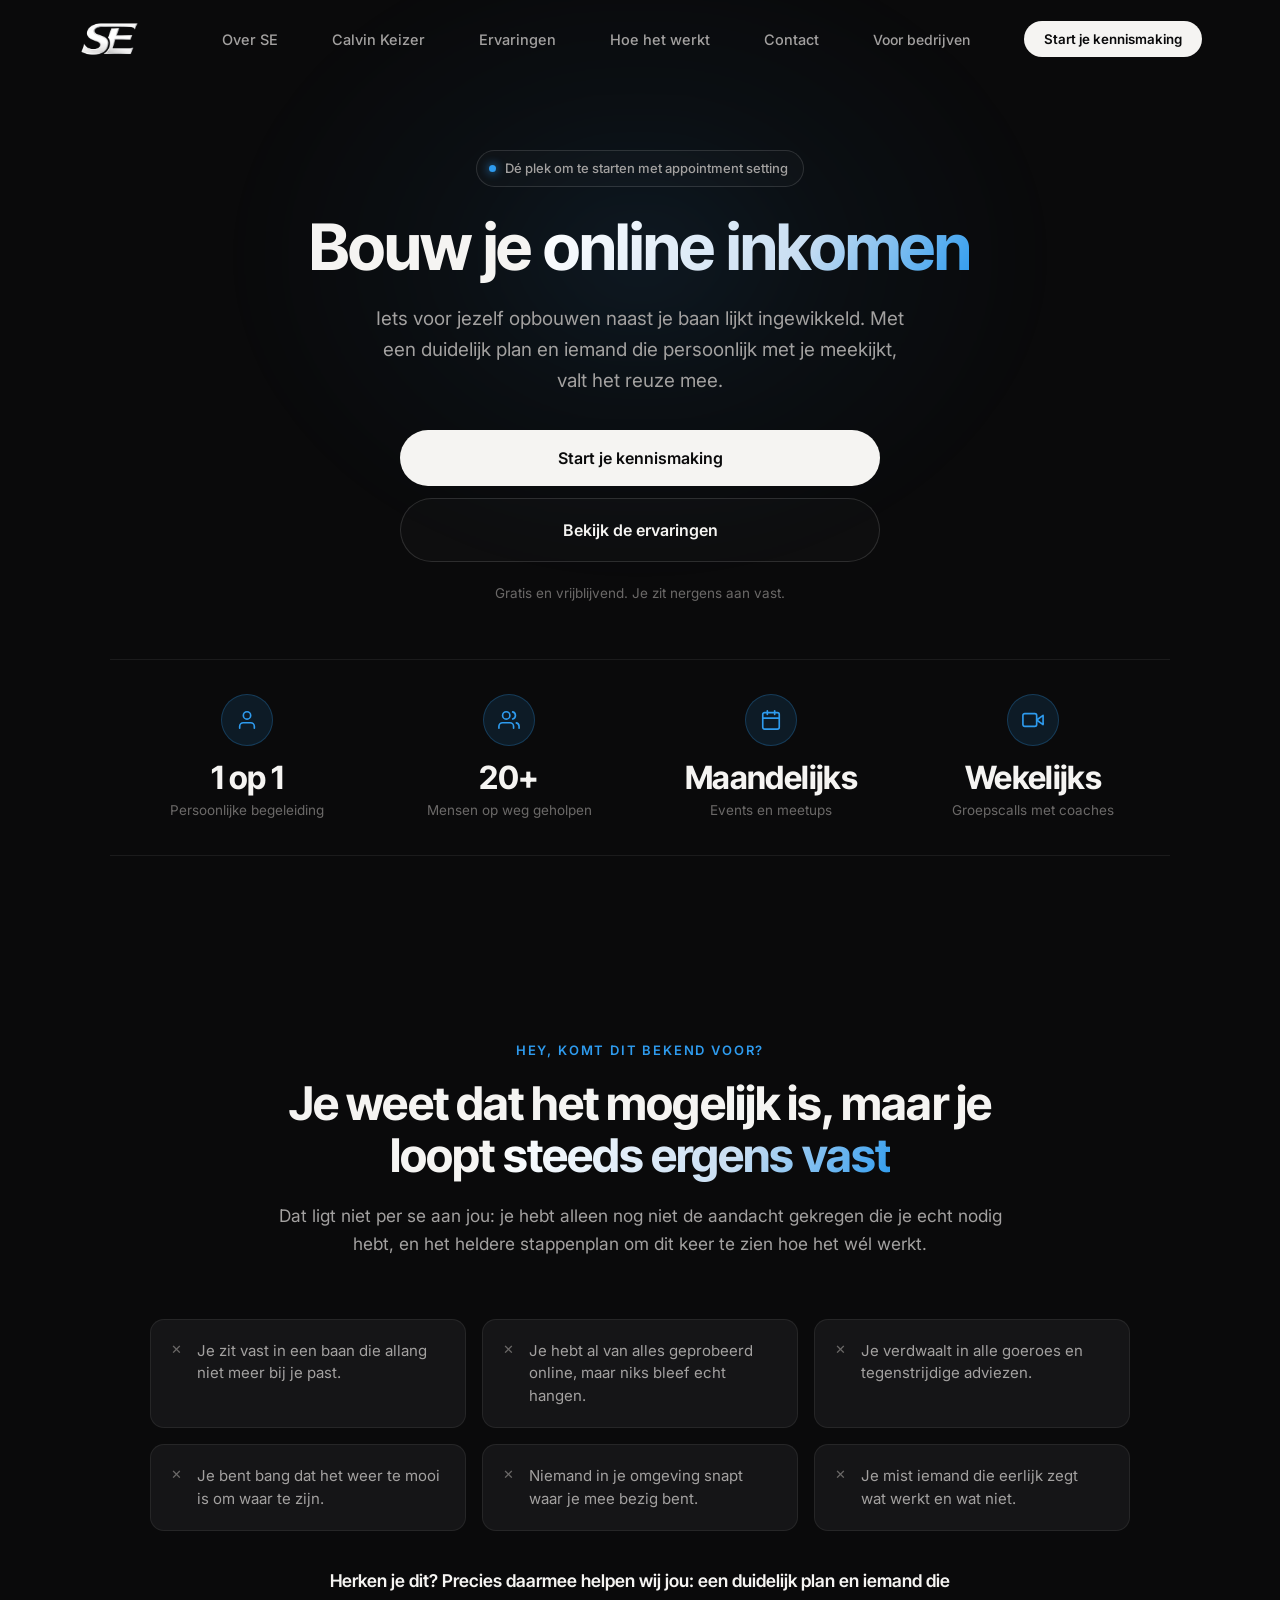
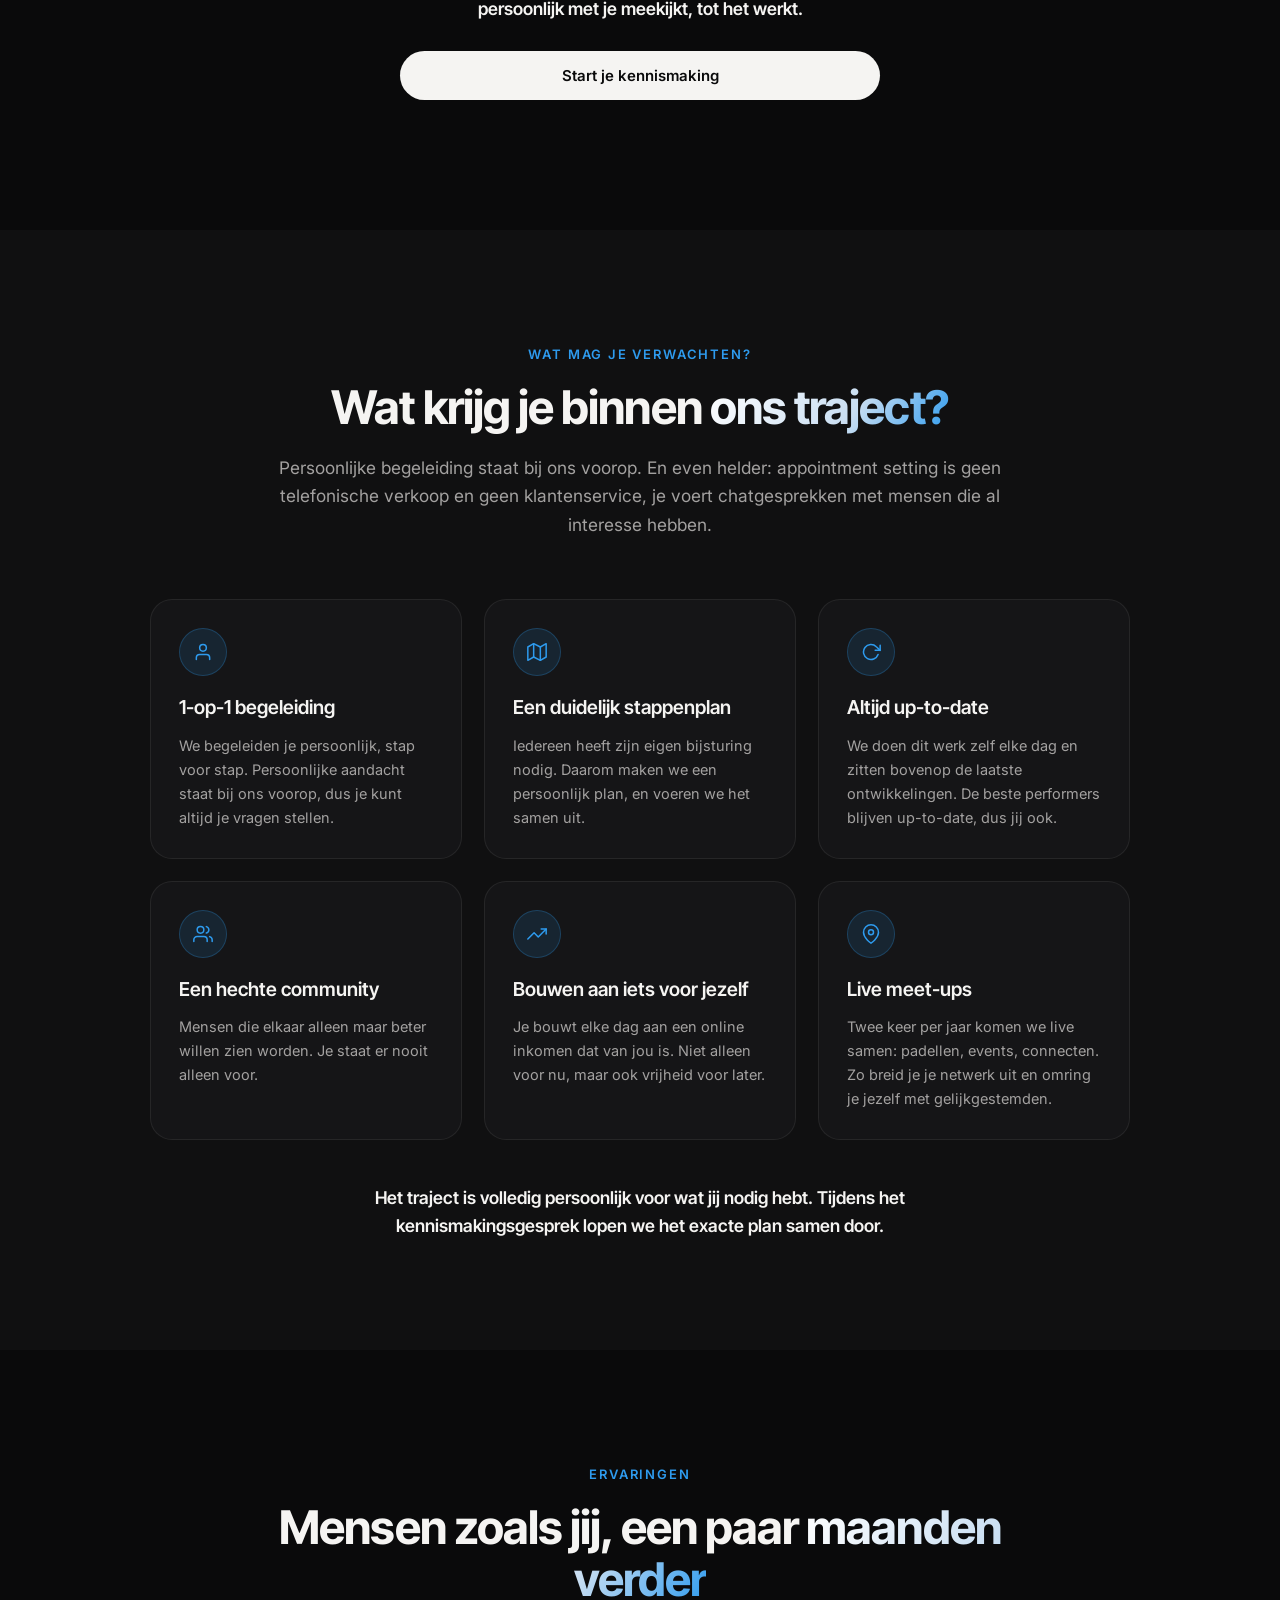
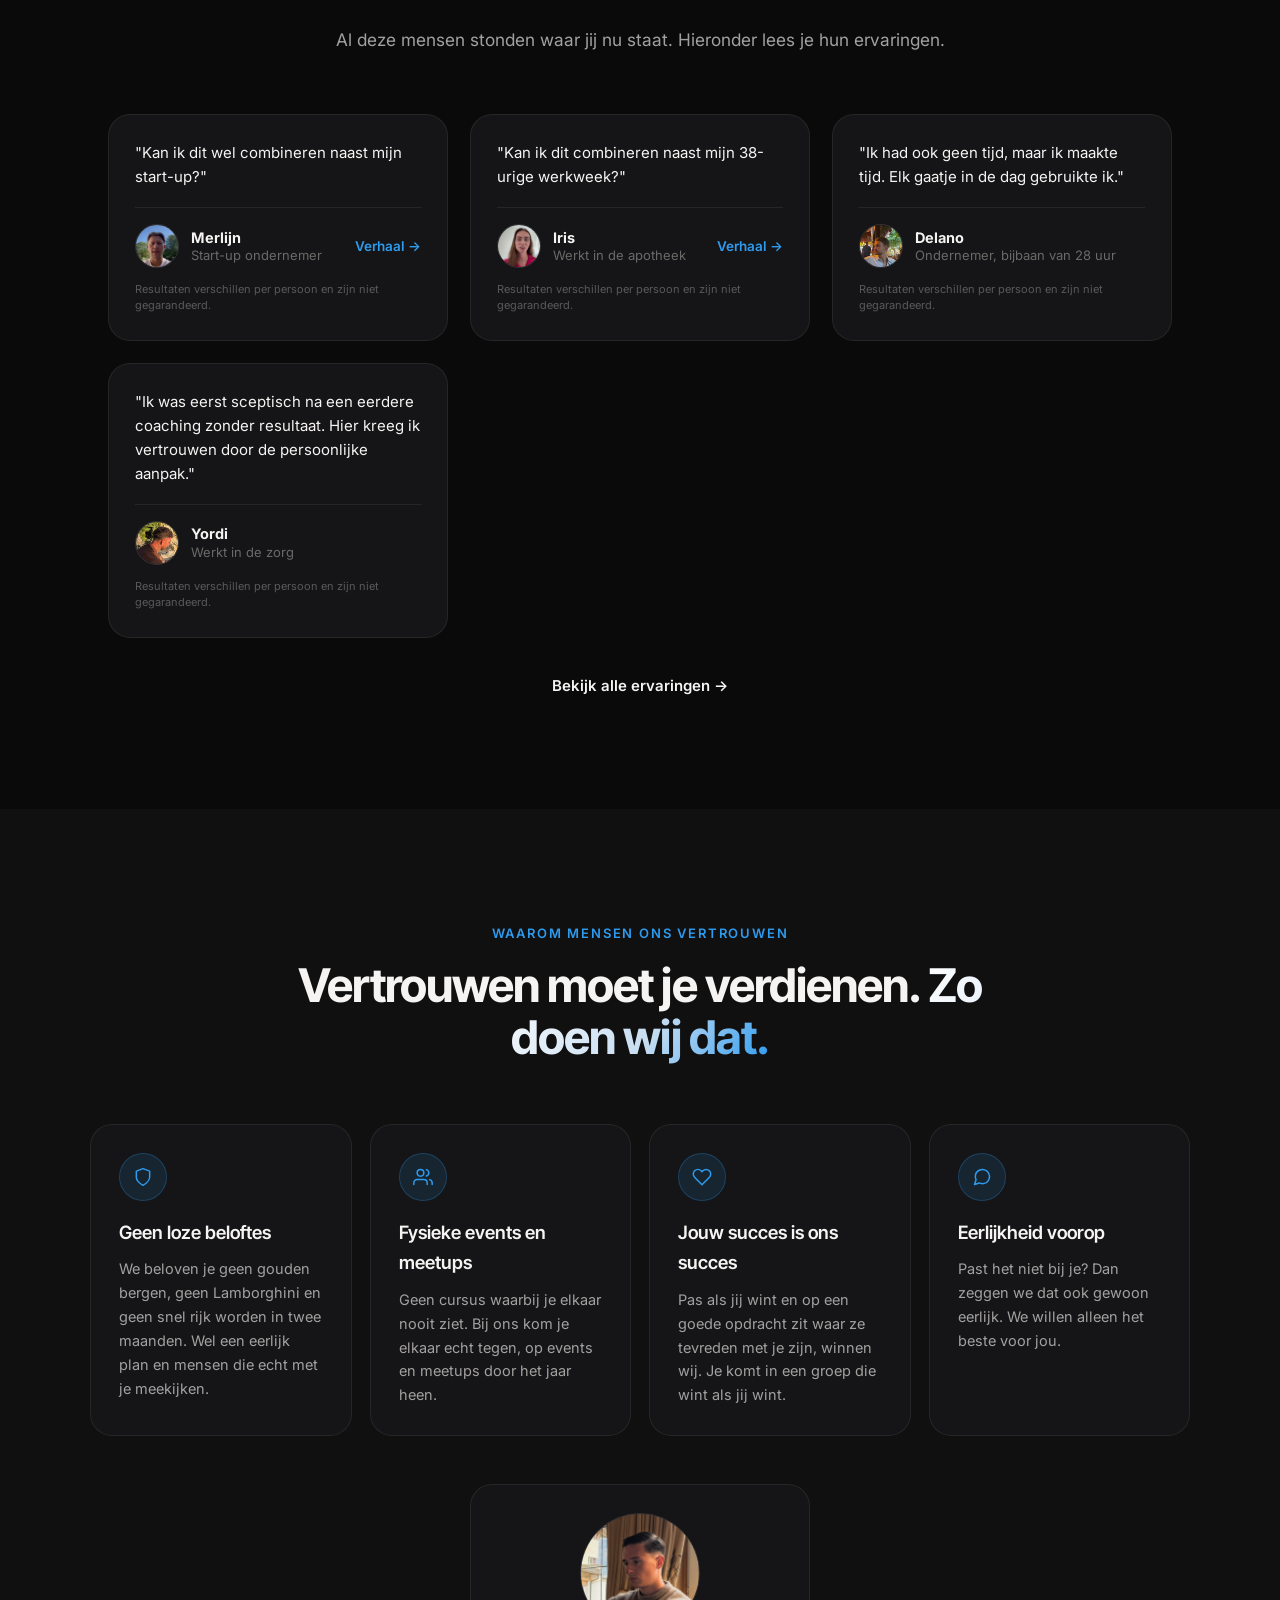
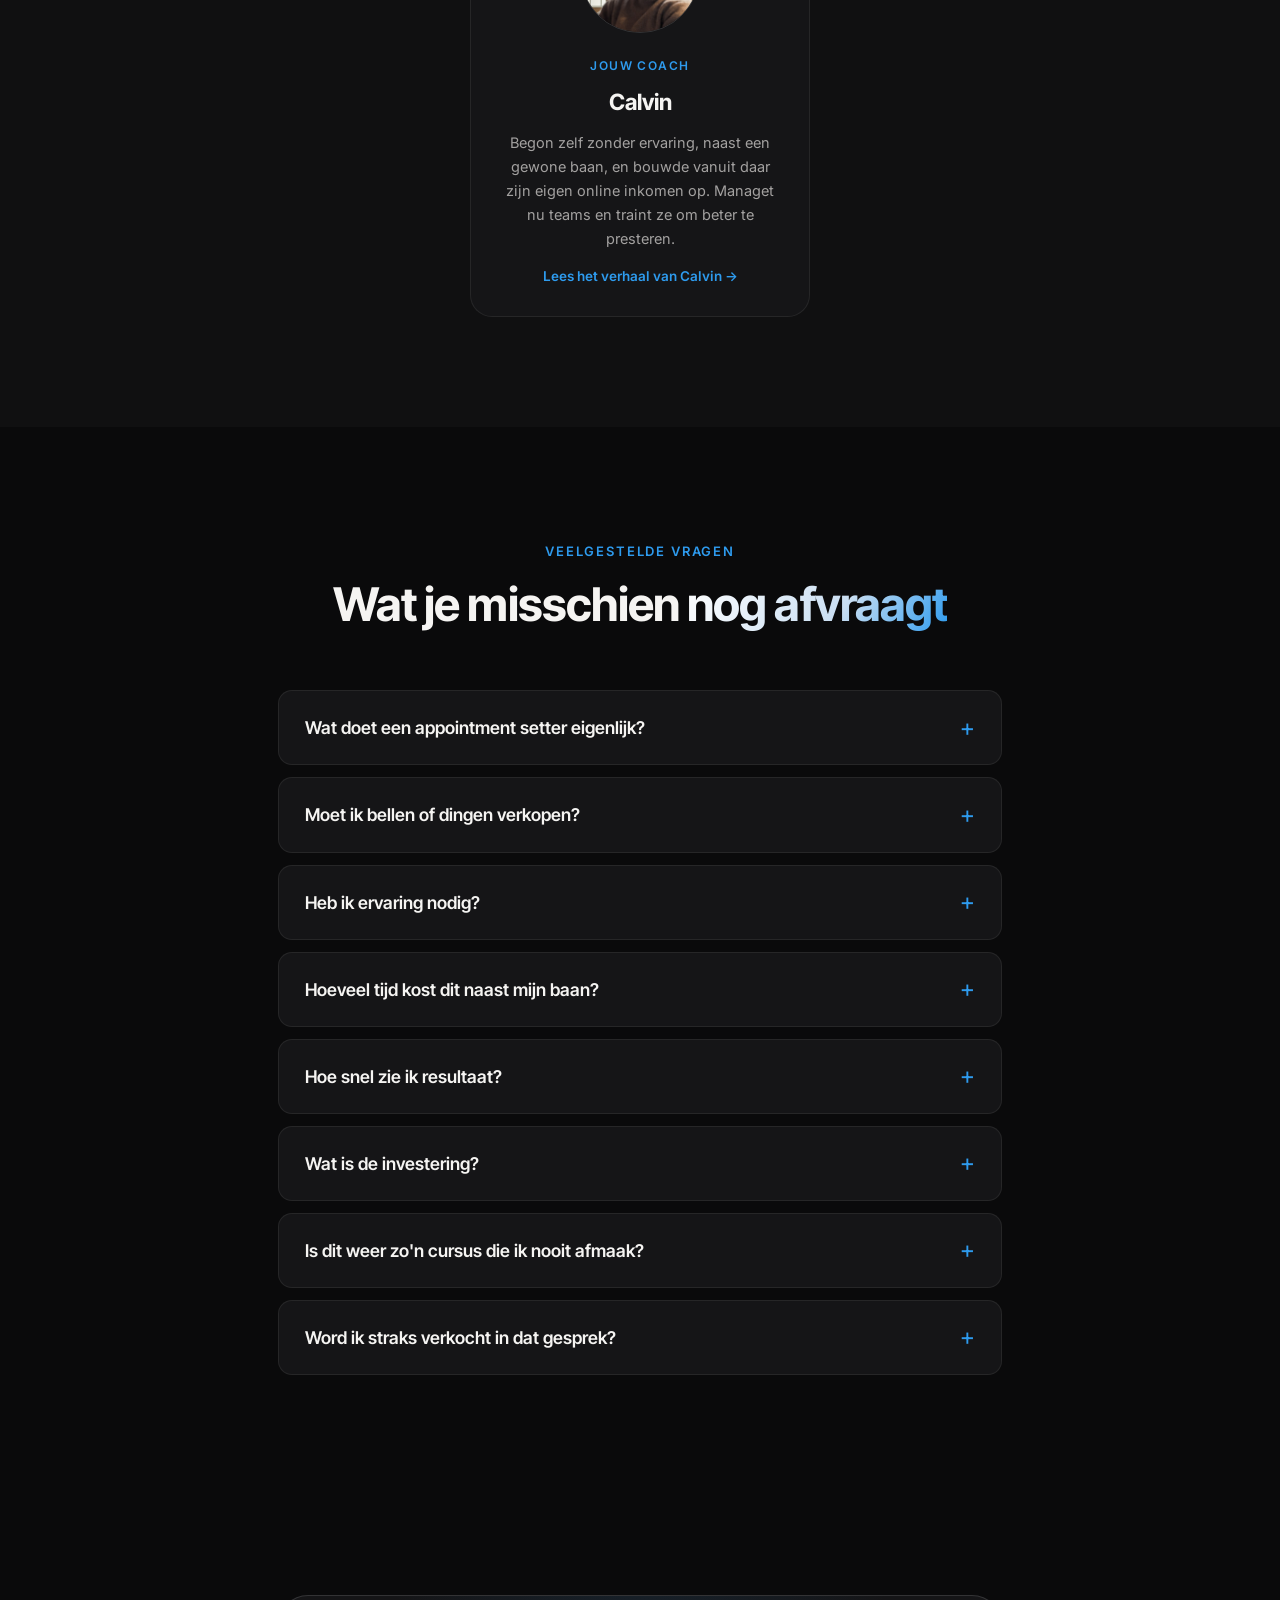
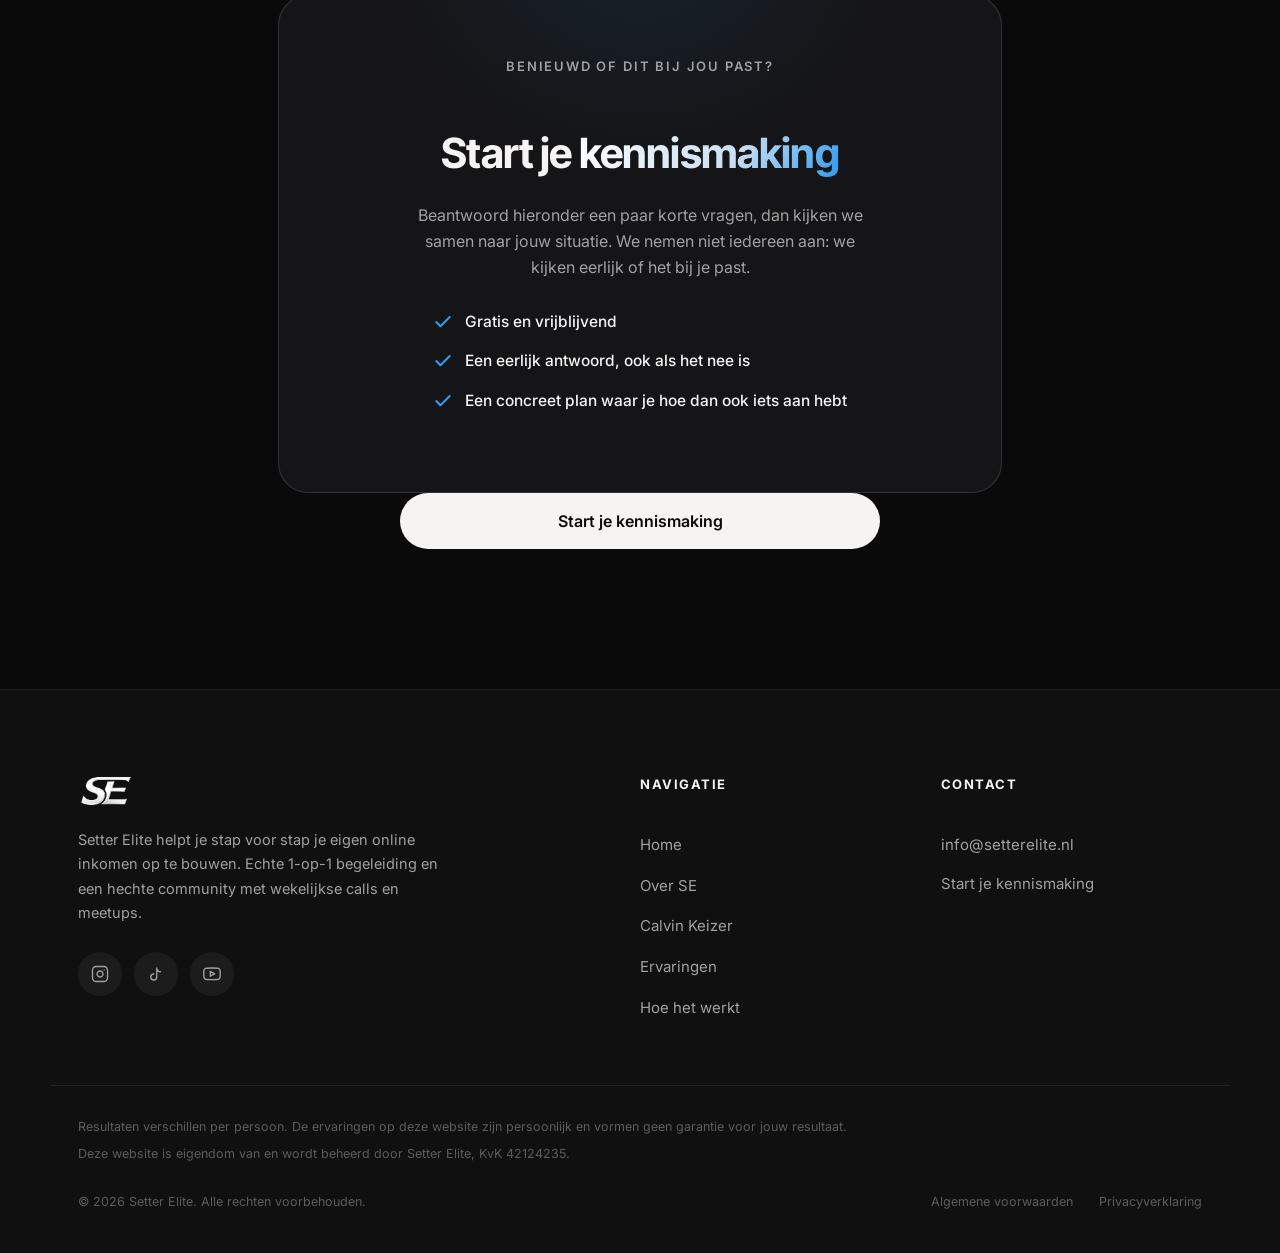
==== commit 620f5219: "Schema.org markup voor Setter Elite en Calvin Keizer, TikTok in de footer Co-Authored-By: Claude Fab" ====
--- a/index.html
+++ b/index.html
@@ -13,6 +13,44 @@
     <link rel="stylesheet" href="style.css">
     <link rel="stylesheet" href="bedankt.css">
     <link rel="stylesheet" href="concept.css">
+    <script type="application/ld+json">
+    {
+      "@context": "https://schema.org",
+      "@graph": [
+        {
+          "@type": "Organization",
+          "@id": "https://setterelite.nl/#org",
+          "name": "Setter Elite",
+          "url": "https://setterelite.nl",
+          "logo": "https://setterelite.nl/images/logo-square.png",
+          "email": "info@setterelite.nl",
+          "identifier": "KvK 42124235",
+          "description": "Setter Elite helpt je stap voor stap je eigen online inkomen op te bouwen met appointment setting. Echte 1-op-1 begeleiding en een hechte community.",
+          "founder": { "@id": "https://setterelite.nl/#calvin" },
+          "sameAs": [
+            "https://www.instagram.com/calvinkeizerr/",
+            "https://www.youtube.com/@calvinkeizerrr",
+            "https://www.tiktok.com/@calvinkeizer"
+          ]
+        },
+        {
+          "@type": "Person",
+          "@id": "https://setterelite.nl/#calvin",
+          "name": "Calvin Keizer",
+          "url": "https://setterelite.nl/calvin-keizer",
+          "image": "https://setterelite.nl/images/founder-avatar.jpg",
+          "jobTitle": "Founder",
+          "worksFor": { "@id": "https://setterelite.nl/#org" },
+          "description": "Founder van Setter Elite. Helpt mensen hun eerste online inkomen opbouwen met appointment setting.",
+          "sameAs": [
+            "https://www.instagram.com/calvinkeizerr/",
+            "https://www.youtube.com/@calvinkeizerrr",
+            "https://www.tiktok.com/@calvinkeizer"
+          ]
+        }
+      ]
+    }
+    </script>
 </head>
 <body>
     <!-- Navigation -->
@@ -329,7 +367,7 @@
                 <p>Setter Elite helpt je stap voor stap je eigen online inkomen op te bouwen. Echte 1-op-1 begeleiding en een hechte community met wekelijkse calls en meetups.</p>
                 <div class="f2-socials">
                     <a href="https://www.instagram.com/calvinkeizerr/" class="f2-social" aria-label="Instagram" target="_blank" rel="noopener"><svg viewBox="0 0 24 24" fill="none" stroke="currentColor" stroke-width="1.8" stroke-linecap="round" stroke-linejoin="round"><rect x="2" y="2" width="20" height="20" rx="5"/><path d="M16 11.37A4 4 0 1 1 12.63 8 4 4 0 0 1 16 11.37z"/><line x1="17.5" y1="6.5" x2="17.51" y2="6.5"/></svg></a>
-                    <a href="TT_URL" class="f2-social" aria-label="TikTok" target="_blank" rel="noopener"><svg viewBox="0 0 24 24" fill="none" stroke="currentColor" stroke-width="1.8" stroke-linecap="round" stroke-linejoin="round"><path d="M9 12a4 4 0 1 0 4 4V4a5 5 0 0 0 5 5"/></svg></a>
+                    <a href="https://www.tiktok.com/@calvinkeizer" class="f2-social" aria-label="TikTok" target="_blank" rel="noopener"><svg viewBox="0 0 24 24" fill="none" stroke="currentColor" stroke-width="1.8" stroke-linecap="round" stroke-linejoin="round"><path d="M9 12a4 4 0 1 0 4 4V4a5 5 0 0 0 5 5"/></svg></a>
                     <a href="https://www.youtube.com/@calvinkeizerrr" class="f2-social" aria-label="YouTube" target="_blank" rel="noopener"><svg viewBox="0 0 24 24" fill="none" stroke="currentColor" stroke-width="1.8" stroke-linecap="round" stroke-linejoin="round"><path d="M22.54 6.42a2.78 2.78 0 0 0-1.94-2C18.88 4 12 4 12 4s-6.88 0-8.6.46a2.78 2.78 0 0 0-1.94 2A29 29 0 0 0 1 11.75a29 29 0 0 0 .46 5.33A2.78 2.78 0 0 0 3.4 19c1.72.46 8.6.46 8.6.46s6.88 0 8.6-.46a2.78 2.78 0 0 0 1.94-1.92 29 29 0 0 0 .46-5.33 29 29 0 0 0-.46-5.33z"/><polygon points="9.75 15.02 15.5 11.75 9.75 8.48 9.75 15.02"/></svg></a>
                 </div>
             </div>
